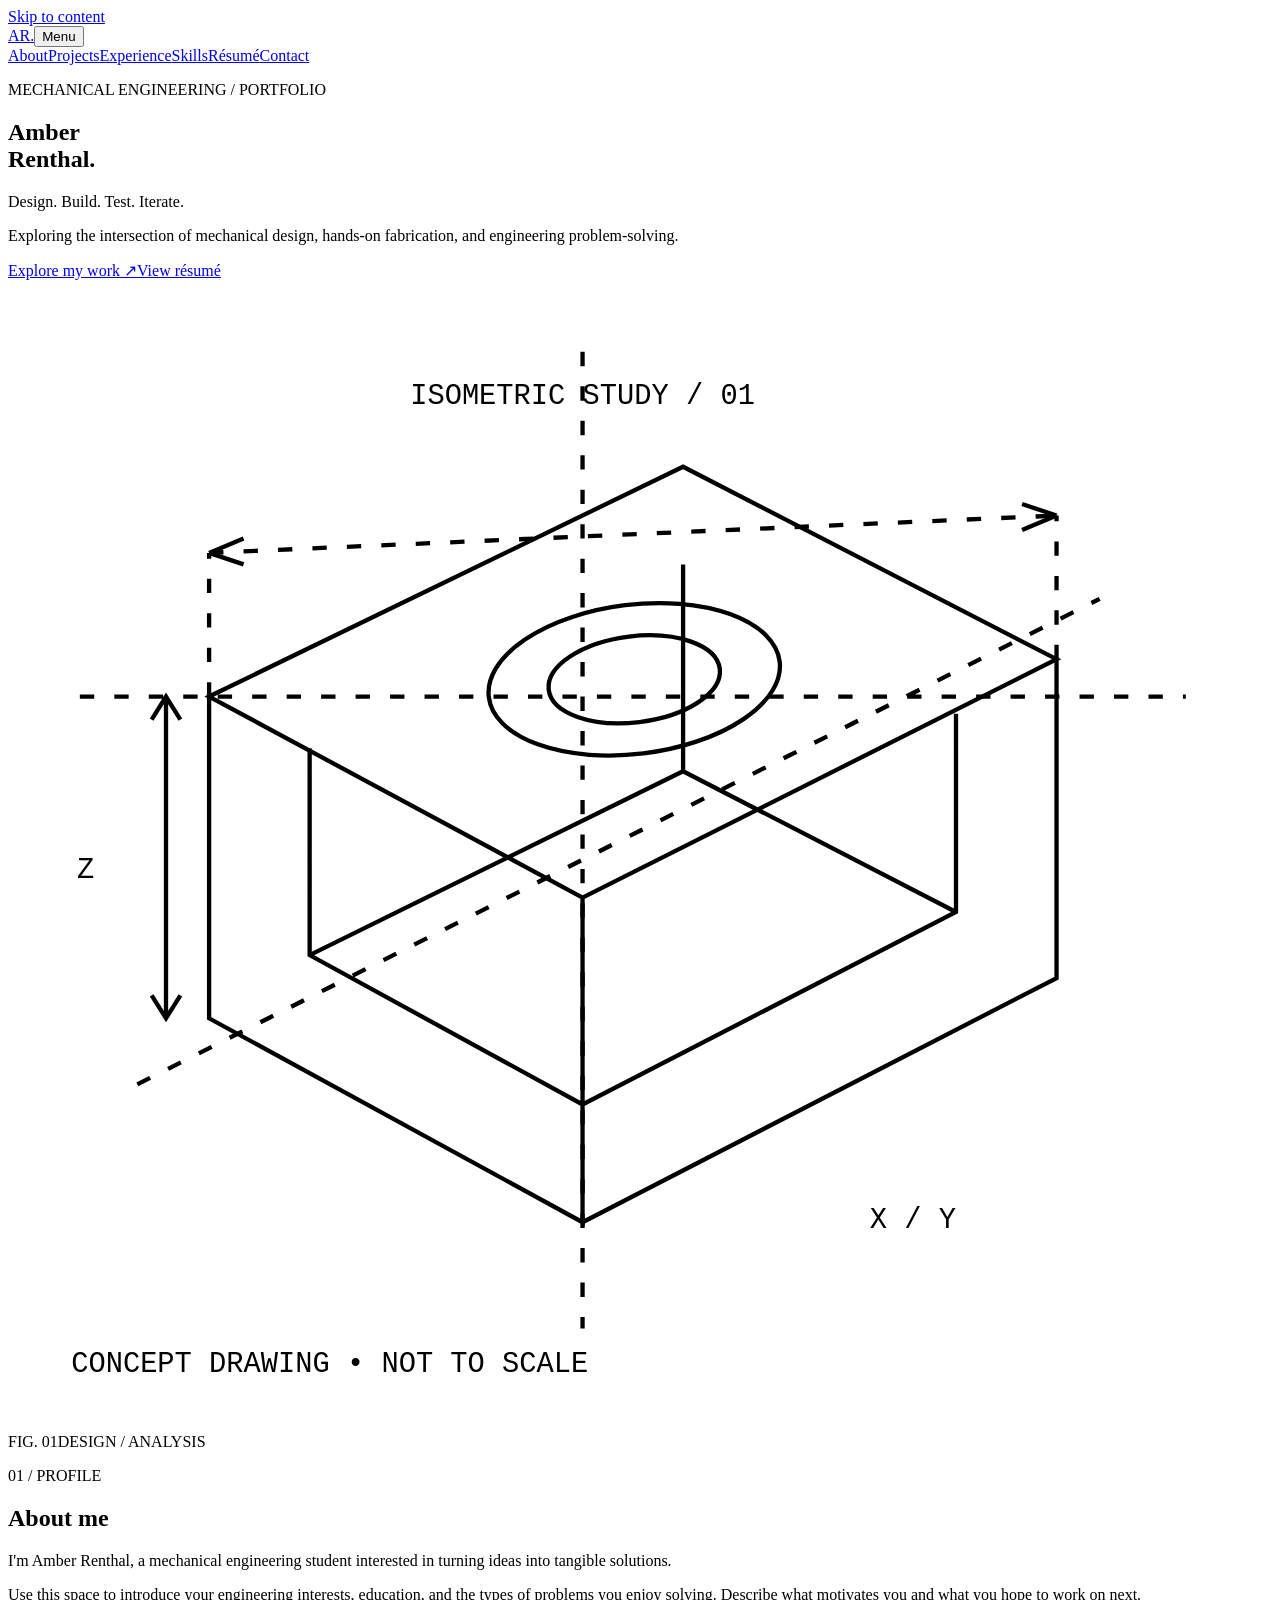
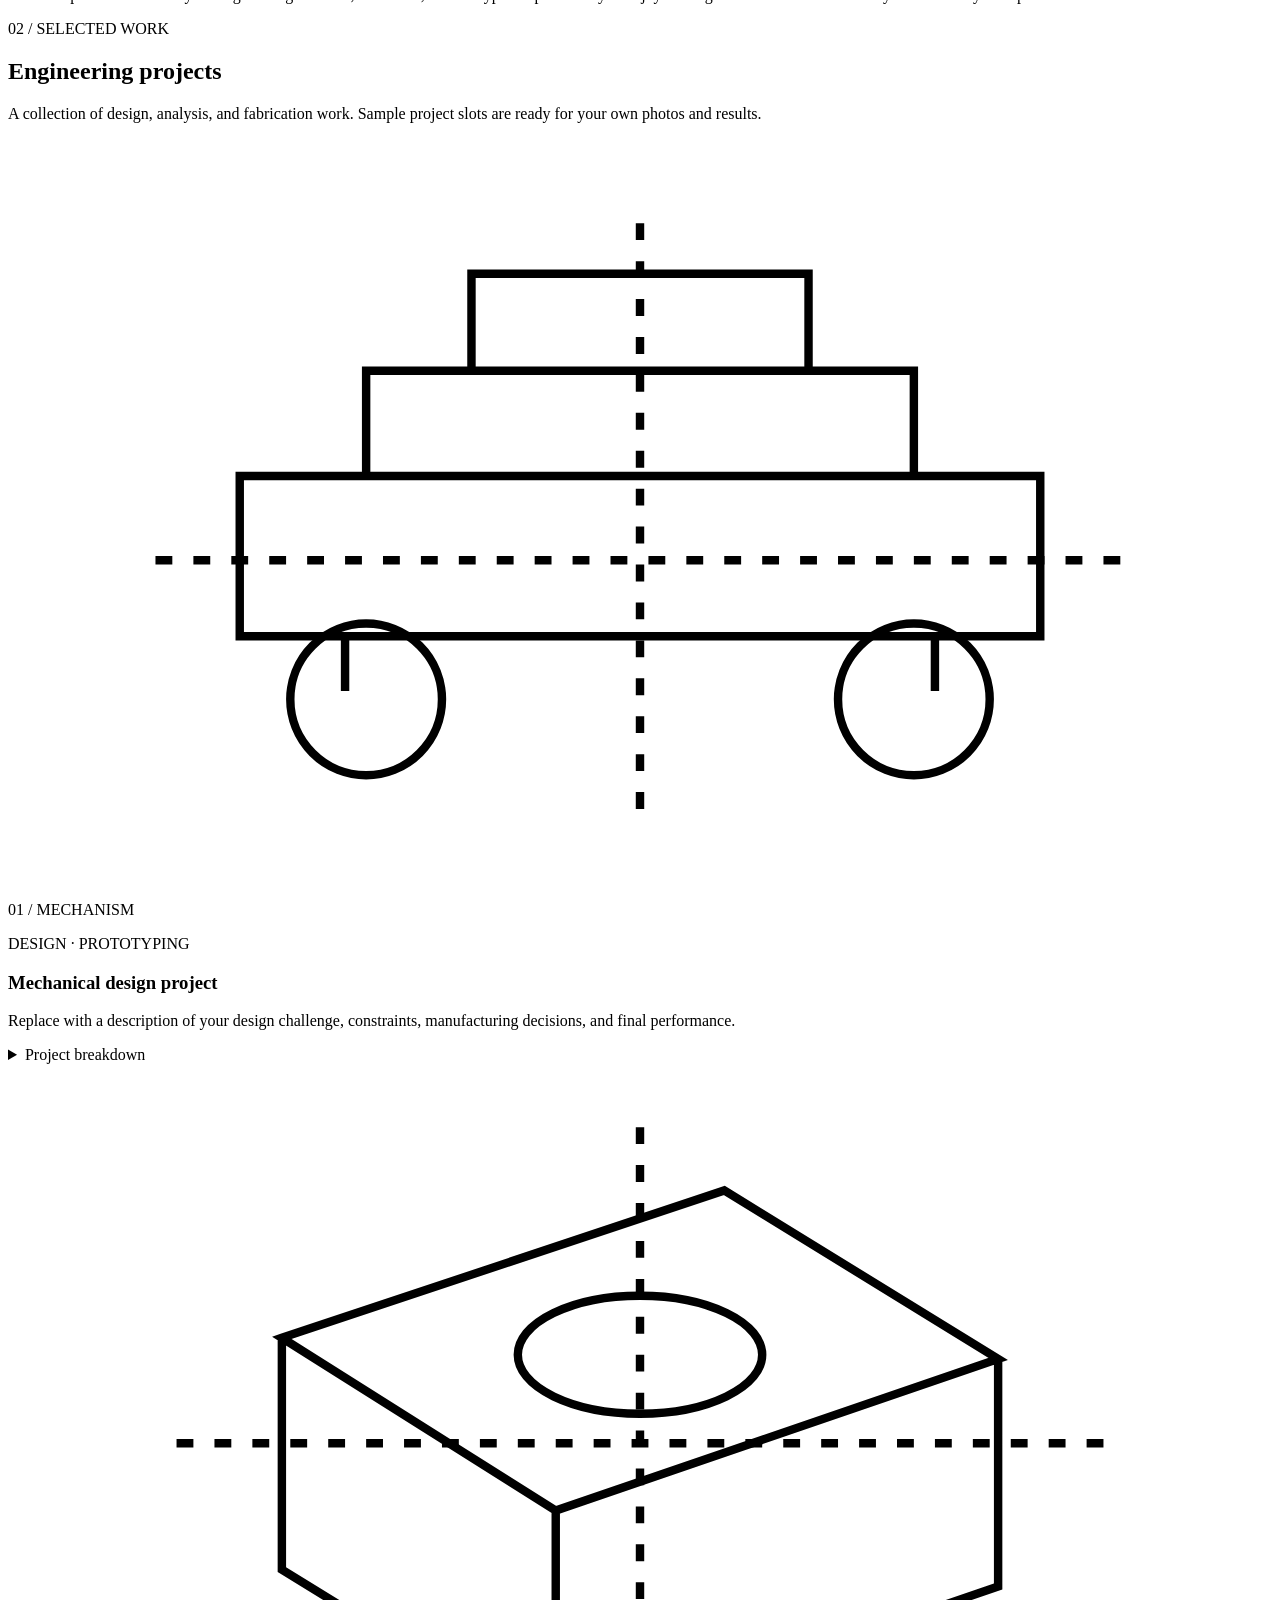
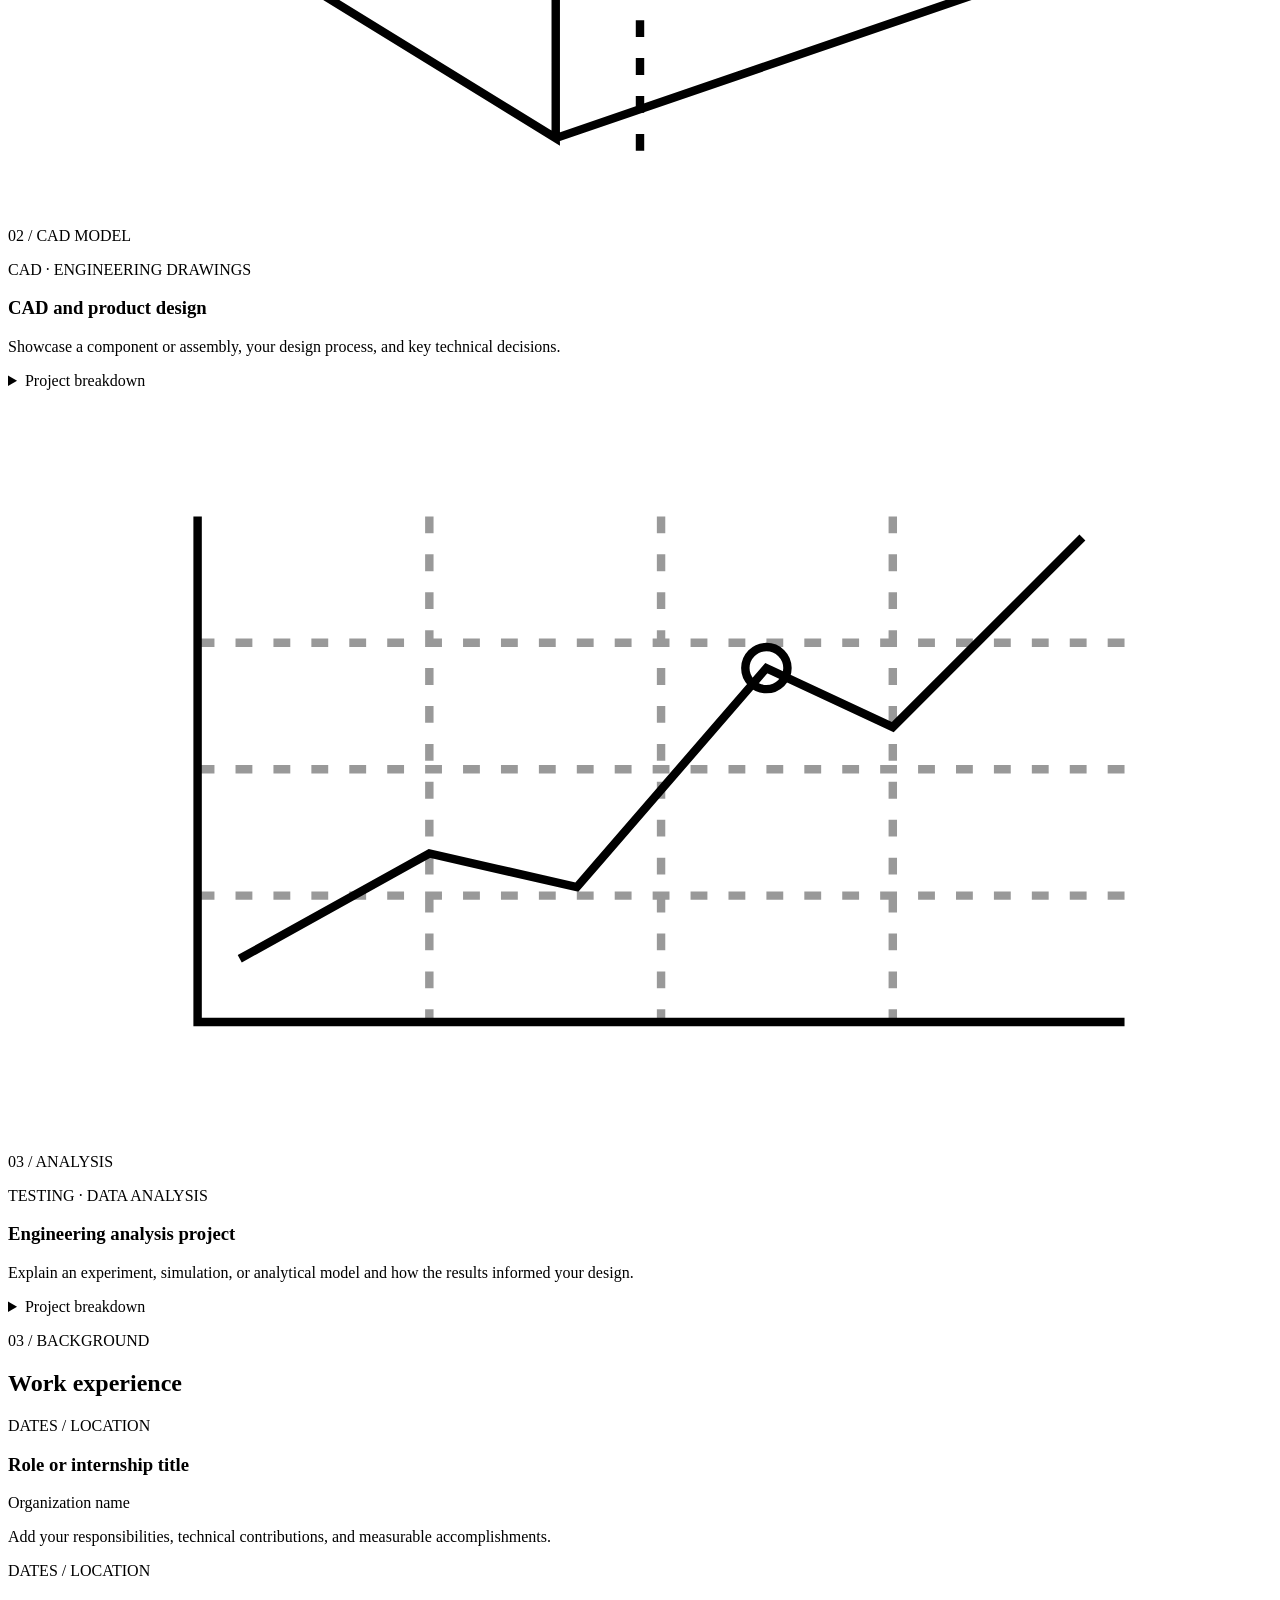
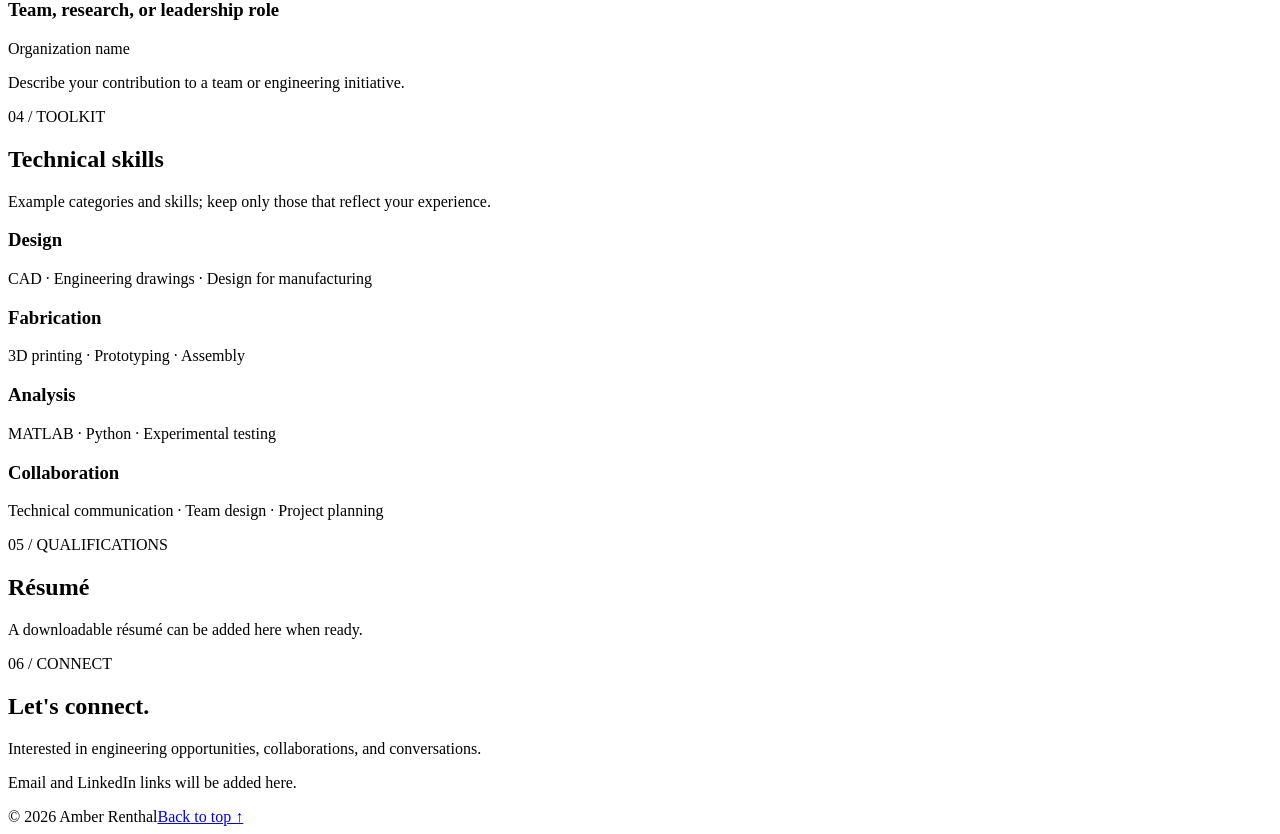
==== index.html @ bfa7afab "Add files via upload" ====
<!doctype html>
<html lang="en"><head><meta charset="utf-8"><meta name="viewport" content="width=device-width,initial-scale=1"><meta name="description" content="Amber Renthal | Mechanical engineering portfolio"><title>Amber Renthal | Mechanical Engineering</title><link rel="stylesheet" href="style.css"></head><body>
<a class="skip" href="#main">Skip to content</a><header><nav class="wrap" aria-label="Main navigation"><a class="brand" href="#home">AR<span>.</span></a><button id="menu" aria-expanded="false" aria-controls="links">Menu</button><div id="links"><a href="#about">About</a><a href="#projects">Projects</a><a href="#experience">Experience</a><a href="#skills">Skills</a><a href="#resume">Résumé</a><a href="#contact">Contact</a></div></nav></header>
<main id="main"><section id="home" class="hero wrap"><div><p class="eyebrow">MECHANICAL ENGINEERING / PORTFOLIO</p><h1>Amber<br>Renthal<span>.</span></h1><p class="lead">Design. Build. Test. Iterate.</p><p class="intro">Exploring the intersection of mechanical design, hands-on fabrication, and engineering problem-solving.</p><div class="actions"><a class="btn" href="#projects">Explore my work ↗</a><a class="btn secondary" href="#resume">View résumé</a></div></div><div class="drawing" aria-hidden="true"><svg viewBox="0 0 440 400" fill="none" xmlns="http://www.w3.org/2000/svg"><g stroke="currentColor" stroke-width="1.5"><path d="M70 145 235 65 365 132 200 215Z M70 145v112l130 71V215 M200 328l165-85V132 M105 163v72l95 52 130-67v-69 M105 235l130-64 95 49 M235 171V99"/><ellipse cx="218" cy="139" rx="51" ry="26" transform="rotate(-7 218 139)"/><ellipse cx="218" cy="139" rx="30" ry="15" transform="rotate(-7 218 139)"/><path stroke-dasharray="5 7" d="M25 145H410 M200 25V365 M45 280 380 111 M70 145 70 95 M365 132V82 M70 95 365 82"/><path d="m70 95 12-5m-12 5 12 4m283-17-12-4m12 4-12 5 M55 145v112m-5-104 5-8 5 8m-10 96 5 8 5-8"/></g><g fill="currentColor" font-size="10" font-family="monospace"><text x="140" y="43">ISOMETRIC STUDY / 01</text><text x="24" y="208">Z</text><text x="300" y="330">X / Y</text><text x="22" y="380">CONCEPT DRAWING • NOT TO SCALE</text></g></svg><div class="drawing-label"><span>FIG. 01</span><span>DESIGN / ANALYSIS</span></div></div></section>
<section id="about" class="section wrap"><p class="eyebrow">01 / PROFILE</p><h2>About me</h2><div class="split"><p class="large">I'm Amber Renthal, a mechanical engineering student interested in turning ideas into tangible solutions.</p><p>Use this space to introduce your engineering interests, education, and the types of problems you enjoy solving. Describe what motivates you and what you hope to work on next.</p></div></section>
<section id="projects" class="section wrap"><p class="eyebrow">02 / SELECTED WORK</p><h2>Engineering projects</h2><p class="muted">A collection of design, analysis, and fabrication work. Sample project slots are ready for your own photos and results.</p><div class="projects">
<article><div class="project-art"><svg viewBox="0 0 300 180" fill="none" stroke="currentColor" stroke-width="2"><path d="M55 118h190v-38H55z M85 80V55h130v25 M110 55V32h80v23 M80 118v13m140-13v13"/><circle cx="85" cy="133" r="18"/><circle cx="215" cy="133" r="18"/><path stroke-dasharray="4 5" d="M35 100h230M150 20v140"/></svg><span>01 / MECHANISM</span></div><div class="project-copy"><p class="tag">DESIGN · PROTOTYPING</p><h3>Mechanical design project</h3><p>Replace with a description of your design challenge, constraints, manufacturing decisions, and final performance.</p><details><summary>Project breakdown</summary><p><strong>Objective:</strong> Add the problem statement.</p><p><strong>Approach:</strong> Add your concept selection and fabrication process.</p><p><strong>Results:</strong> Add measured outcomes and lessons learned.</p></details></div></article>
<article><div class="project-art"><svg viewBox="0 0 300 180" fill="none" stroke="currentColor" stroke-width="2"><path d="M65 65 170 30l65 40-105 36z M65 65v55l65 40v-54m0 54 105-36V70"/><ellipse cx="150" cy="69" rx="29" ry="14"/><path stroke-dasharray="4 5" d="M150 15v150M40 90h220"/></svg><span>02 / CAD MODEL</span></div><div class="project-copy"><p class="tag">CAD · ENGINEERING DRAWINGS</p><h3>CAD and product design</h3><p>Showcase a component or assembly, your design process, and key technical decisions.</p><details><summary>Project breakdown</summary><p>Add CAD software, design requirements, drawings, and revisions.</p></details></div></article>
<article><div class="project-art"><svg viewBox="0 0 300 180" fill="none" stroke="currentColor" stroke-width="2"><path d="M45 30v120h220 M55 135l45-25 35 8 45-52 30 14 45-45"/><path opacity=".4" stroke-dasharray="4 5" d="M45 60h220M45 90h220M45 120h220M100 30v120M155 30v120M210 30v120"/><circle cx="180" cy="66" r="5"/></svg><span>03 / ANALYSIS</span></div><div class="project-copy"><p class="tag">TESTING · DATA ANALYSIS</p><h3>Engineering analysis project</h3><p>Explain an experiment, simulation, or analytical model and how the results informed your design.</p><details><summary>Project breakdown</summary><p>Add your methods, assumptions, results, and validation.</p></details></div></article></div></section>
<section id="experience" class="section wrap"><p class="eyebrow">03 / BACKGROUND</p><h2>Work experience</h2><div class="timeline"><div><p class="tag">DATES / LOCATION</p><h3>Role or internship title</h3><p class="muted">Organization name</p><p>Add your responsibilities, technical contributions, and measurable accomplishments.</p></div><div><p class="tag">DATES / LOCATION</p><h3>Team, research, or leadership role</h3><p class="muted">Organization name</p><p>Describe your contribution to a team or engineering initiative.</p></div></div></section>
<section id="skills" class="section wrap"><p class="eyebrow">04 / TOOLKIT</p><h2>Technical skills</h2><p class="muted">Example categories and skills; keep only those that reflect your experience.</p><div class="skillgrid"><div><h3>Design</h3><p>CAD · Engineering drawings · Design for manufacturing</p></div><div><h3>Fabrication</h3><p>3D printing · Prototyping · Assembly</p></div><div><h3>Analysis</h3><p>MATLAB · Python · Experimental testing</p></div><div><h3>Collaboration</h3><p>Technical communication · Team design · Project planning</p></div></div></section>
<section id="resume" class="section wrap"><p class="eyebrow">05 / QUALIFICATIONS</p><h2>Résumé</h2><p id="resume-note">A downloadable résumé can be added here when ready.</p><!-- Add resume.pdf beside index.html, then replace the paragraph above with: <a class="btn" href="resume.pdf">Download résumé (PDF)</a> --></section>
<section id="contact" class="section wrap"><p class="eyebrow">06 / CONNECT</p><h2>Let's connect<span>.</span></h2><p>Interested in engineering opportunities, collaborations, and conversations.</p><p class="muted">Email and LinkedIn links will be added here.</p><!-- Add your public email and LinkedIn links here. --></section></main><footer class="wrap"><span>© <span id="year">2026</span> Amber Renthal</span><a href="#home">Back to top ↑</a></footer><script src="script.js"></script></body></html>
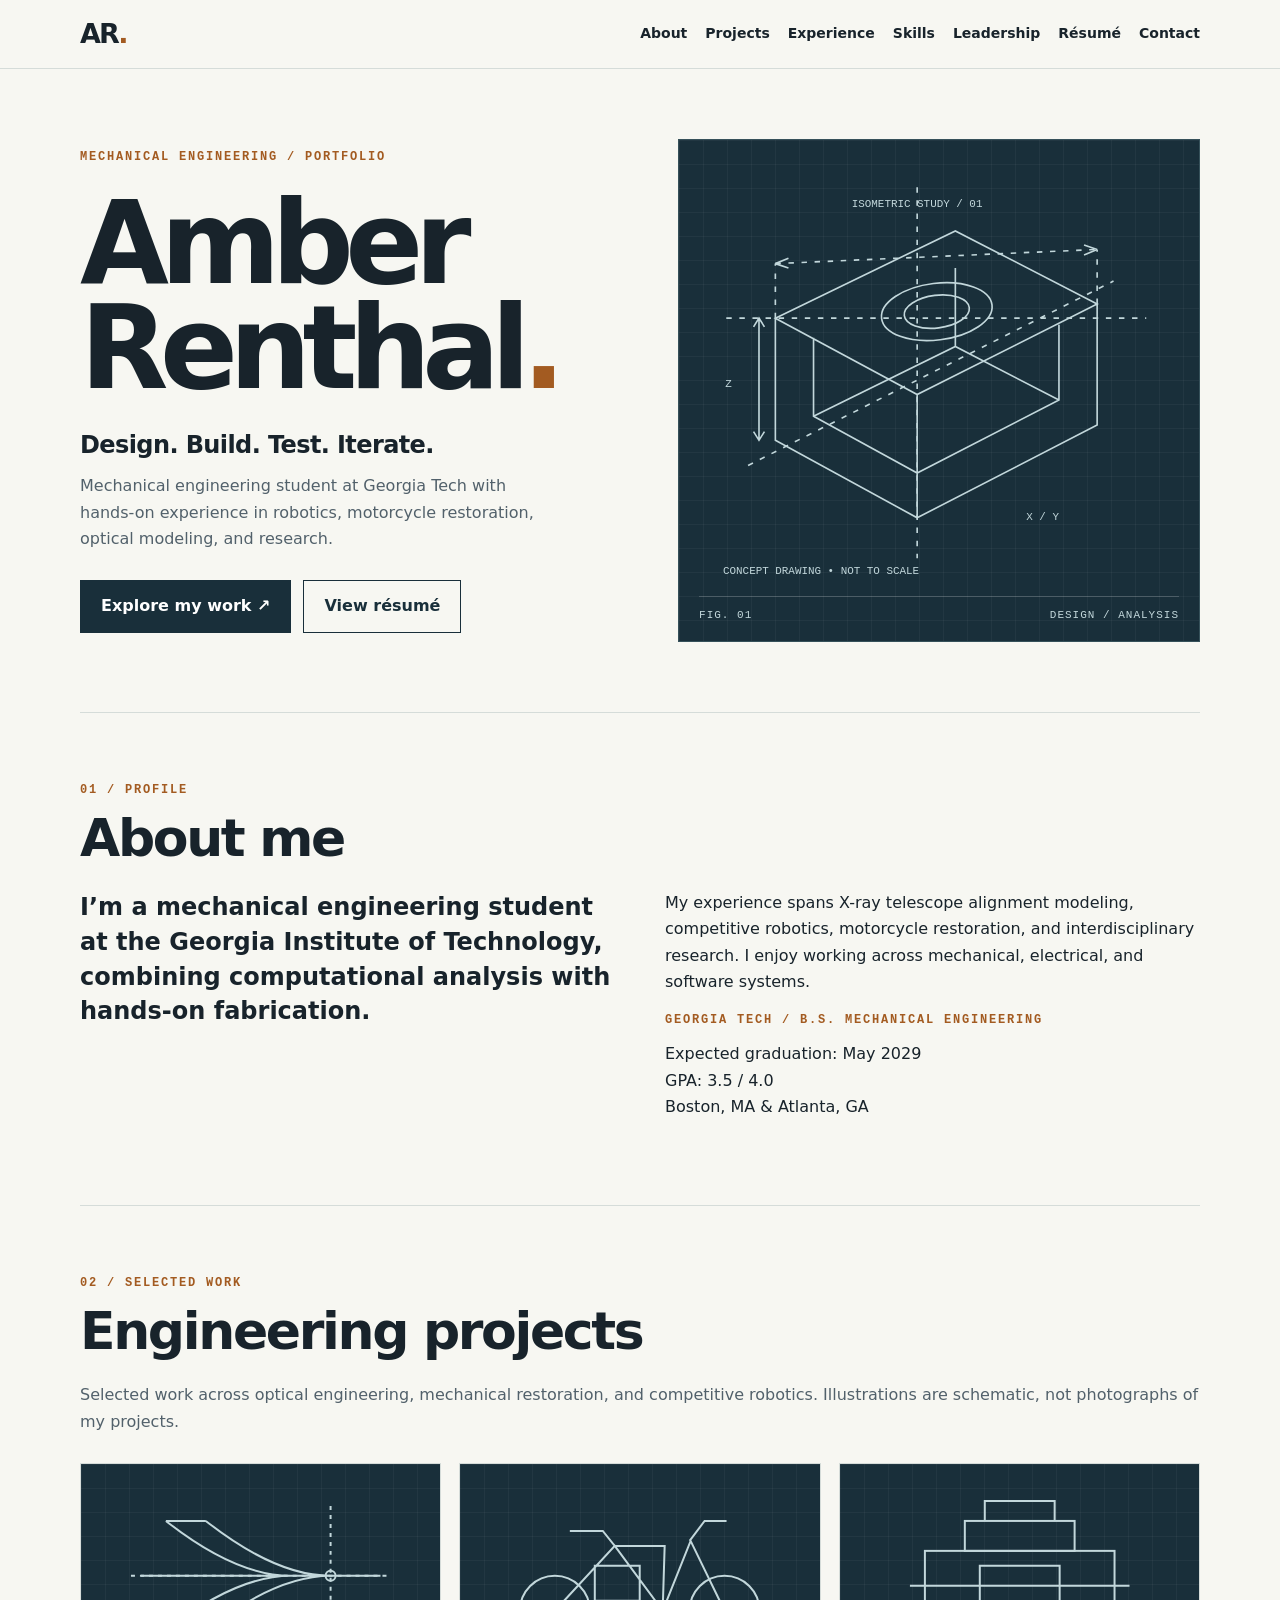
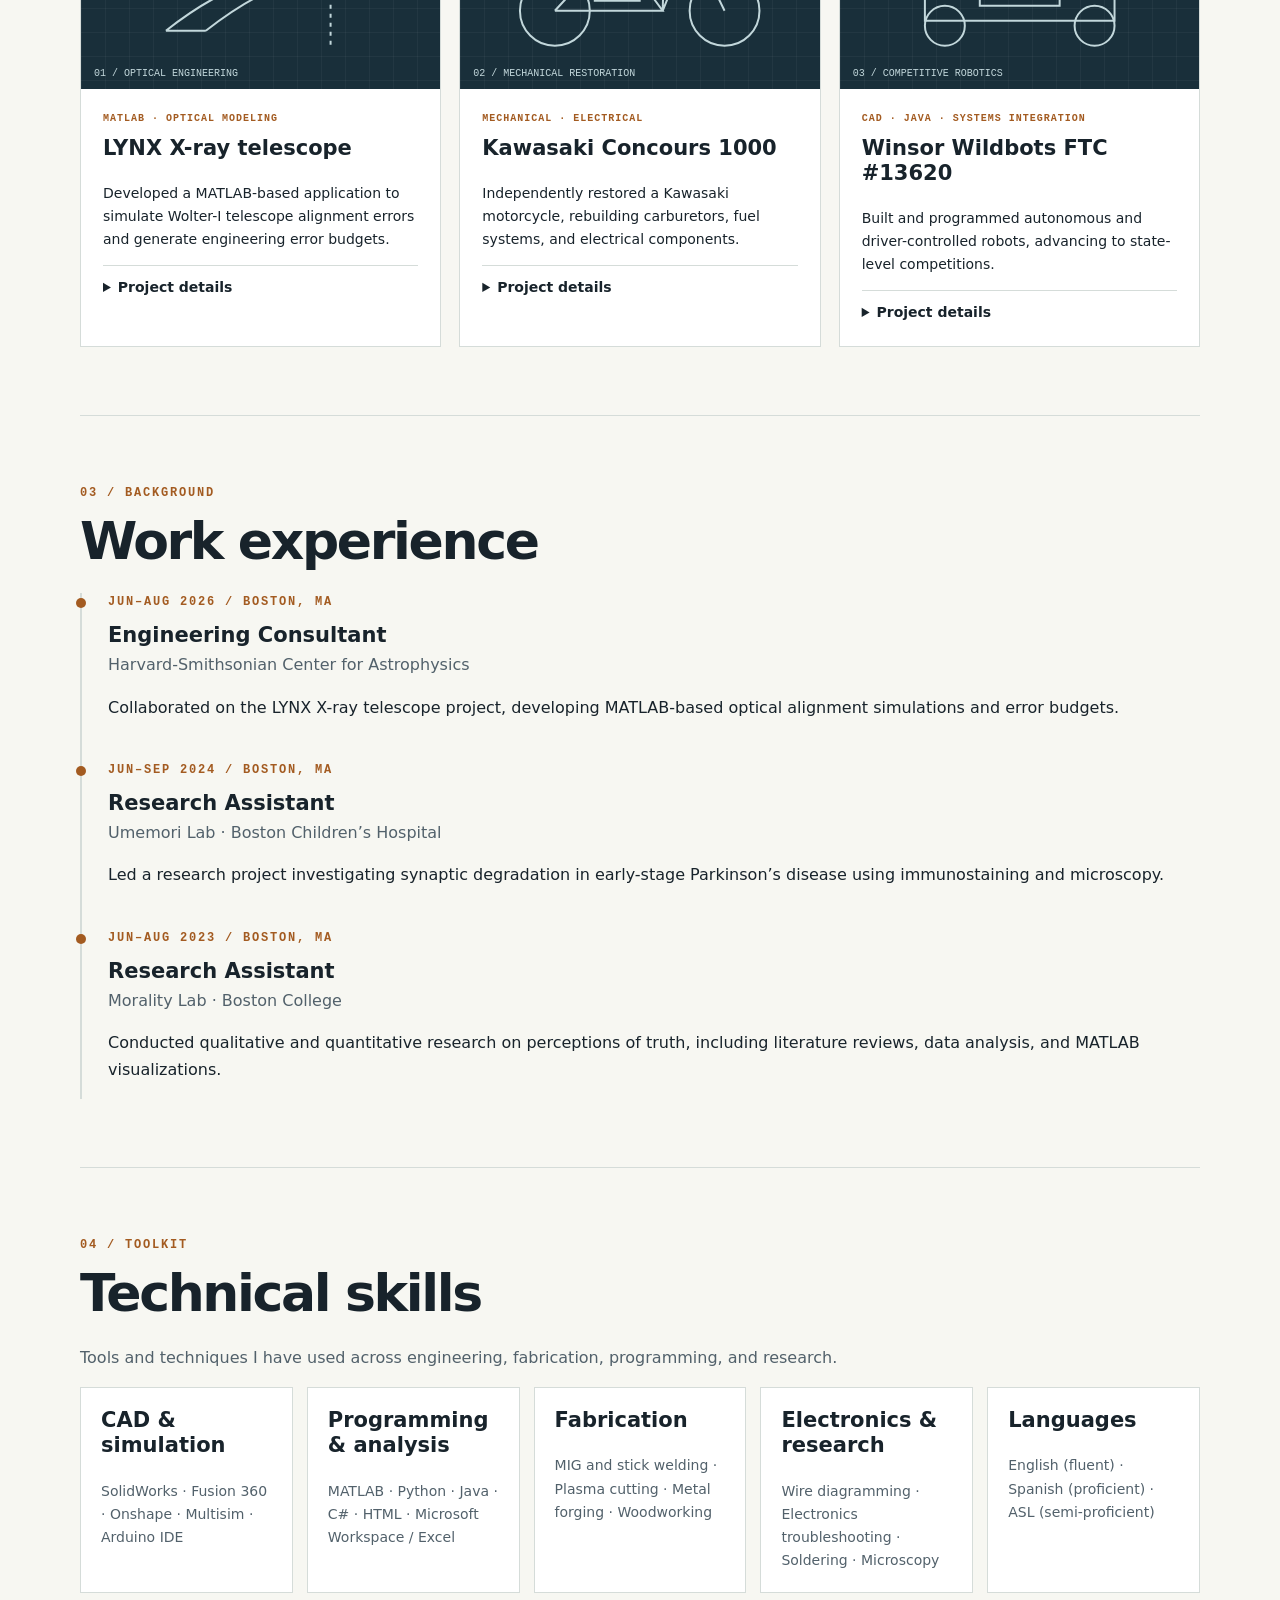
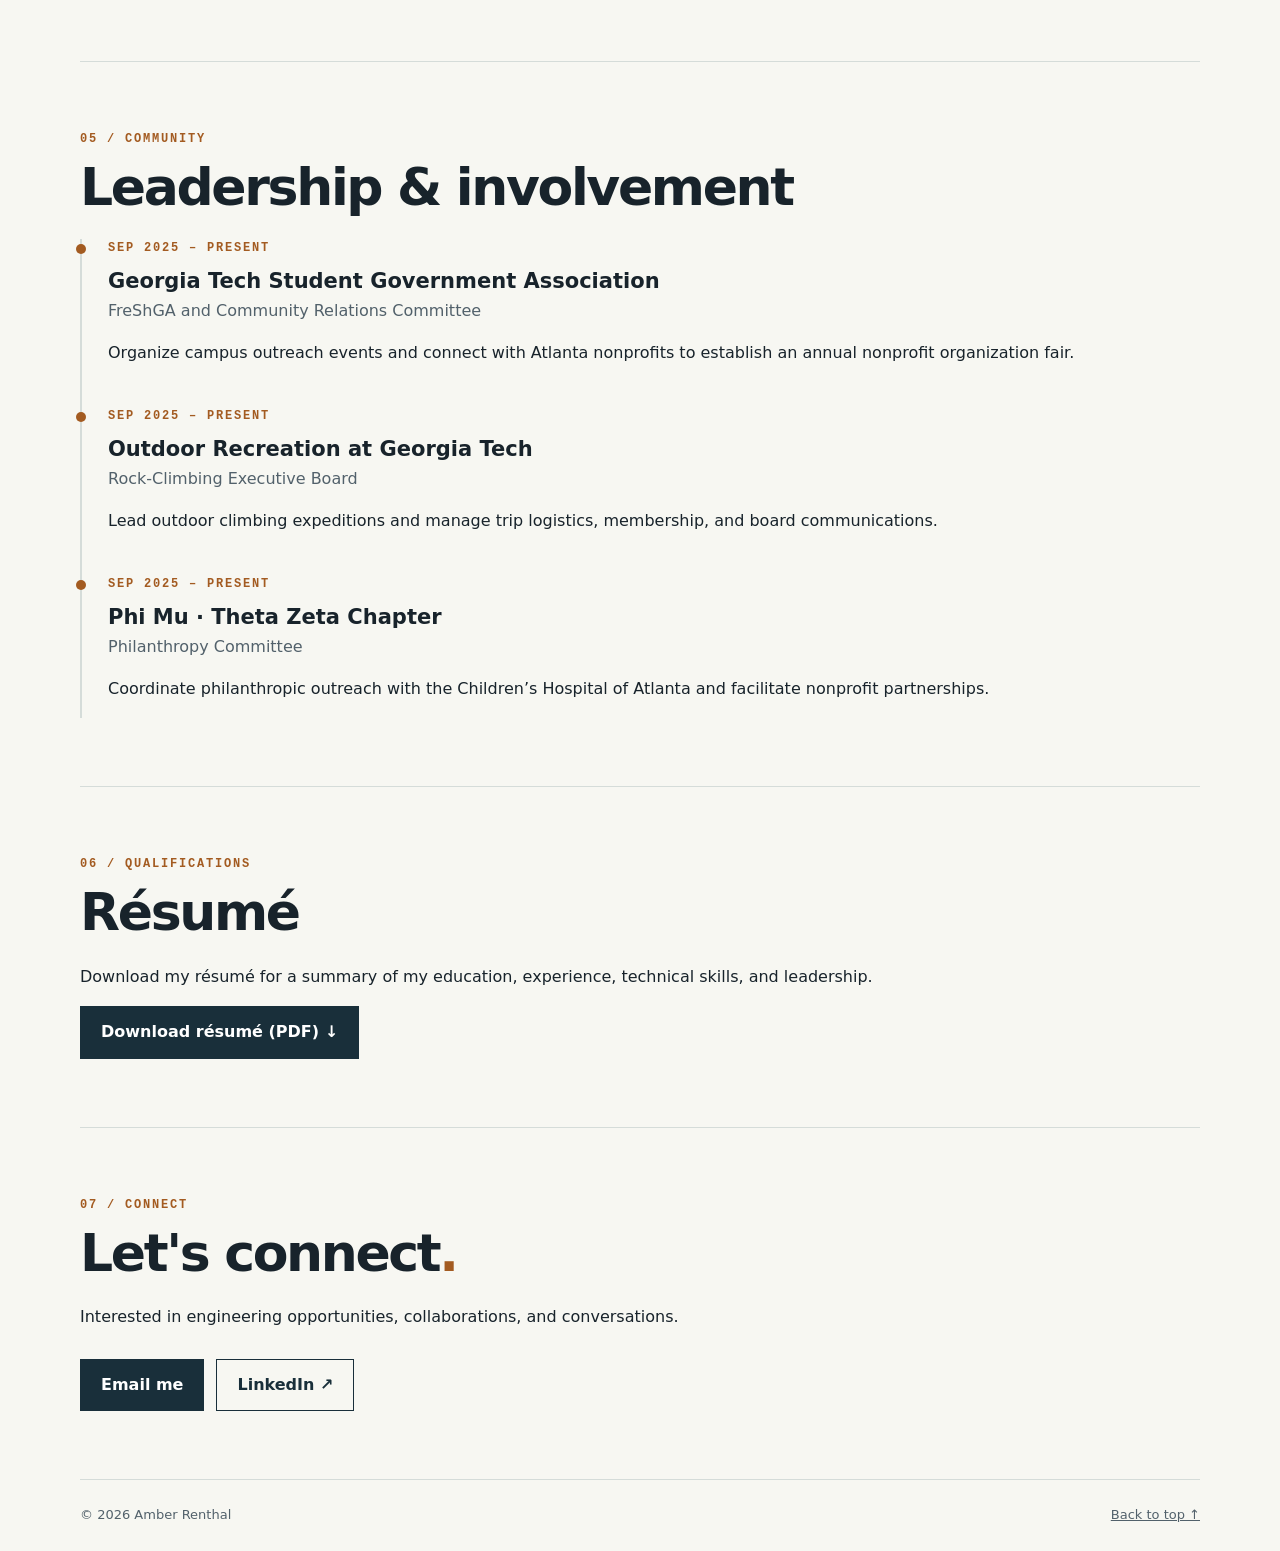
==== commit dfd9914b: "Add files via upload" ====
--- a/index.html
+++ b/index.html
@@ -1,13 +1,14 @@
-<!doctype html>
-<html lang="en"><head><meta charset="utf-8"><meta name="viewport" content="width=device-width,initial-scale=1"><meta name="description" content="Amber Renthal | Mechanical engineering portfolio"><title>Amber Renthal | Mechanical Engineering</title><link rel="stylesheet" href="style.css"></head><body>
-<a class="skip" href="#main">Skip to content</a><header><nav class="wrap" aria-label="Main navigation"><a class="brand" href="#home">AR<span>.</span></a><button id="menu" aria-expanded="false" aria-controls="links">Menu</button><div id="links"><a href="#about">About</a><a href="#projects">Projects</a><a href="#experience">Experience</a><a href="#skills">Skills</a><a href="#resume">Résumé</a><a href="#contact">Contact</a></div></nav></header>
-<main id="main"><section id="home" class="hero wrap"><div><p class="eyebrow">MECHANICAL ENGINEERING / PORTFOLIO</p><h1>Amber<br>Renthal<span>.</span></h1><p class="lead">Design. Build. Test. Iterate.</p><p class="intro">Exploring the intersection of mechanical design, hands-on fabrication, and engineering problem-solving.</p><div class="actions"><a class="btn" href="#projects">Explore my work ↗</a><a class="btn secondary" href="#resume">View résumé</a></div></div><div class="drawing" aria-hidden="true"><svg viewBox="0 0 440 400" fill="none" xmlns="http://www.w3.org/2000/svg"><g stroke="currentColor" stroke-width="1.5"><path d="M70 145 235 65 365 132 200 215Z M70 145v112l130 71V215 M200 328l165-85V132 M105 163v72l95 52 130-67v-69 M105 235l130-64 95 49 M235 171V99"/><ellipse cx="218" cy="139" rx="51" ry="26" transform="rotate(-7 218 139)"/><ellipse cx="218" cy="139" rx="30" ry="15" transform="rotate(-7 218 139)"/><path stroke-dasharray="5 7" d="M25 145H410 M200 25V365 M45 280 380 111 M70 145 70 95 M365 132V82 M70 95 365 82"/><path d="m70 95 12-5m-12 5 12 4m283-17-12-4m12 4-12 5 M55 145v112m-5-104 5-8 5 8m-10 96 5 8 5-8"/></g><g fill="currentColor" font-size="10" font-family="monospace"><text x="140" y="43">ISOMETRIC STUDY / 01</text><text x="24" y="208">Z</text><text x="300" y="330">X / Y</text><text x="22" y="380">CONCEPT DRAWING • NOT TO SCALE</text></g></svg><div class="drawing-label"><span>FIG. 01</span><span>DESIGN / ANALYSIS</span></div></div></section>
-<section id="about" class="section wrap"><p class="eyebrow">01 / PROFILE</p><h2>About me</h2><div class="split"><p class="large">I'm Amber Renthal, a mechanical engineering student interested in turning ideas into tangible solutions.</p><p>Use this space to introduce your engineering interests, education, and the types of problems you enjoy solving. Describe what motivates you and what you hope to work on next.</p></div></section>
-<section id="projects" class="section wrap"><p class="eyebrow">02 / SELECTED WORK</p><h2>Engineering projects</h2><p class="muted">A collection of design, analysis, and fabrication work. Sample project slots are ready for your own photos and results.</p><div class="projects">
-<article><div class="project-art"><svg viewBox="0 0 300 180" fill="none" stroke="currentColor" stroke-width="2"><path d="M55 118h190v-38H55z M85 80V55h130v25 M110 55V32h80v23 M80 118v13m140-13v13"/><circle cx="85" cy="133" r="18"/><circle cx="215" cy="133" r="18"/><path stroke-dasharray="4 5" d="M35 100h230M150 20v140"/></svg><span>01 / MECHANISM</span></div><div class="project-copy"><p class="tag">DESIGN · PROTOTYPING</p><h3>Mechanical design project</h3><p>Replace with a description of your design challenge, constraints, manufacturing decisions, and final performance.</p><details><summary>Project breakdown</summary><p><strong>Objective:</strong> Add the problem statement.</p><p><strong>Approach:</strong> Add your concept selection and fabrication process.</p><p><strong>Results:</strong> Add measured outcomes and lessons learned.</p></details></div></article>
-<article><div class="project-art"><svg viewBox="0 0 300 180" fill="none" stroke="currentColor" stroke-width="2"><path d="M65 65 170 30l65 40-105 36z M65 65v55l65 40v-54m0 54 105-36V70"/><ellipse cx="150" cy="69" rx="29" ry="14"/><path stroke-dasharray="4 5" d="M150 15v150M40 90h220"/></svg><span>02 / CAD MODEL</span></div><div class="project-copy"><p class="tag">CAD · ENGINEERING DRAWINGS</p><h3>CAD and product design</h3><p>Showcase a component or assembly, your design process, and key technical decisions.</p><details><summary>Project breakdown</summary><p>Add CAD software, design requirements, drawings, and revisions.</p></details></div></article>
-<article><div class="project-art"><svg viewBox="0 0 300 180" fill="none" stroke="currentColor" stroke-width="2"><path d="M45 30v120h220 M55 135l45-25 35 8 45-52 30 14 45-45"/><path opacity=".4" stroke-dasharray="4 5" d="M45 60h220M45 90h220M45 120h220M100 30v120M155 30v120M210 30v120"/><circle cx="180" cy="66" r="5"/></svg><span>03 / ANALYSIS</span></div><div class="project-copy"><p class="tag">TESTING · DATA ANALYSIS</p><h3>Engineering analysis project</h3><p>Explain an experiment, simulation, or analytical model and how the results informed your design.</p><details><summary>Project breakdown</summary><p>Add your methods, assumptions, results, and validation.</p></details></div></article></div></section>
-<section id="experience" class="section wrap"><p class="eyebrow">03 / BACKGROUND</p><h2>Work experience</h2><div class="timeline"><div><p class="tag">DATES / LOCATION</p><h3>Role or internship title</h3><p class="muted">Organization name</p><p>Add your responsibilities, technical contributions, and measurable accomplishments.</p></div><div><p class="tag">DATES / LOCATION</p><h3>Team, research, or leadership role</h3><p class="muted">Organization name</p><p>Describe your contribution to a team or engineering initiative.</p></div></div></section>
-<section id="skills" class="section wrap"><p class="eyebrow">04 / TOOLKIT</p><h2>Technical skills</h2><p class="muted">Example categories and skills; keep only those that reflect your experience.</p><div class="skillgrid"><div><h3>Design</h3><p>CAD · Engineering drawings · Design for manufacturing</p></div><div><h3>Fabrication</h3><p>3D printing · Prototyping · Assembly</p></div><div><h3>Analysis</h3><p>MATLAB · Python · Experimental testing</p></div><div><h3>Collaboration</h3><p>Technical communication · Team design · Project planning</p></div></div></section>
-<section id="resume" class="section wrap"><p class="eyebrow">05 / QUALIFICATIONS</p><h2>Résumé</h2><p id="resume-note">A downloadable résumé can be added here when ready.</p><!-- Add resume.pdf beside index.html, then replace the paragraph above with: <a class="btn" href="resume.pdf">Download résumé (PDF)</a> --></section>
-<section id="contact" class="section wrap"><p class="eyebrow">06 / CONNECT</p><h2>Let's connect<span>.</span></h2><p>Interested in engineering opportunities, collaborations, and conversations.</p><p class="muted">Email and LinkedIn links will be added here.</p><!-- Add your public email and LinkedIn links here. --></section></main><footer class="wrap"><span>© <span id="year">2026</span> Amber Renthal</span><a href="#home">Back to top ↑</a></footer><script src="script.js"></script></body></html>
+<!DOCTYPE html>
+
+<html lang="en"><head><meta charset="utf-8"/><meta content="width=device-width,initial-scale=1" name="viewport"/><meta content="Amber Renthal, Georgia Tech mechanical engineering student. Optical modeling, robotics, fabrication, and research." name="description"/><title>Amber Renthal | Mechanical Engineering</title><link href="style.css" rel="stylesheet"/></head><body>
+<a class="skip" href="#main">Skip to content</a><header><nav aria-label="Main navigation" class="wrap"><a class="brand" href="#home">AR<span>.</span></a><button aria-controls="links" aria-expanded="false" id="menu">Menu</button><div id="links"><a href="#about">About</a><a href="#projects">Projects</a><a href="#experience">Experience</a><a href="#skills">Skills</a><a href="#leadership">Leadership</a><a href="#resume">Résumé</a><a href="#contact">Contact</a></div></nav></header>
+<main id="main"><section class="hero wrap" id="home"><div><p class="eyebrow">MECHANICAL ENGINEERING / PORTFOLIO</p><h1>Amber<br/>Renthal<span>.</span></h1><p class="lead">Design. Build. Test. Iterate.</p><p class="intro">Mechanical engineering student at Georgia Tech with hands-on experience in robotics, motorcycle restoration, optical modeling, and research.</p><div class="actions"><a class="btn" href="#projects">Explore my work ↗</a><a class="btn secondary" href="#resume">View résumé</a></div></div><div aria-hidden="true" class="drawing"><svg fill="none" viewbox="0 0 440 400" xmlns="http://www.w3.org/2000/svg"><g stroke="currentColor" stroke-width="1.5"><path d="M70 145 235 65 365 132 200 215Z M70 145v112l130 71V215 M200 328l165-85V132 M105 163v72l95 52 130-67v-69 M105 235l130-64 95 49 M235 171V99"></path><ellipse cx="218" cy="139" rx="51" ry="26" transform="rotate(-7 218 139)"></ellipse><ellipse cx="218" cy="139" rx="30" ry="15" transform="rotate(-7 218 139)"></ellipse><path d="M25 145H410 M200 25V365 M45 280 380 111 M70 145 70 95 M365 132V82 M70 95 365 82" stroke-dasharray="5 7"></path><path d="m70 95 12-5m-12 5 12 4m283-17-12-4m12 4-12 5 M55 145v112m-5-104 5-8 5 8m-10 96 5 8 5-8"></path></g><g fill="currentColor" font-family="monospace" font-size="10"><text x="140" y="43">ISOMETRIC STUDY / 01</text><text x="24" y="208">Z</text><text x="300" y="330">X / Y</text><text x="22" y="380">CONCEPT DRAWING • NOT TO SCALE</text></g></svg><div class="drawing-label"><span>FIG. 01</span><span>DESIGN / ANALYSIS</span></div></div></section>
+<section class="section wrap" id="about"><p class="eyebrow">01 / PROFILE</p><h2>About me</h2><div class="split"><p class="large">I’m a mechanical engineering student at the Georgia Institute of Technology, combining computational analysis with hands-on fabrication.</p><div><p>My experience spans X-ray telescope alignment modeling, competitive robotics, motorcycle restoration, and interdisciplinary research. I enjoy working across mechanical, electrical, and software systems.</p><p class="tag">GEORGIA TECH / B.S. MECHANICAL ENGINEERING</p><p>Expected graduation: May 2029<br/>GPA: 3.5 / 4.0<br/>Boston, MA &amp; Atlanta, GA</p></div></div></section>
+<section class="section wrap" id="projects"><p class="eyebrow">02 / SELECTED WORK</p><h2>Engineering projects</h2><p class="muted">Selected work across optical engineering, mechanical restoration, and competitive robotics. Illustrations are schematic, not photographs of my projects.</p><div class="projects">
+<article><div aria-hidden="true" class="project-art"><svg fill="none" stroke="currentColor" stroke-width="2" viewbox="0 0 300 180"><path d="M30 90h240 M55 35q70 55 125 55 M55 145q70-55 125-55 M95 35q70 55 125 55 M95 145q70-55 125-55 M55 35h40 M55 145h40"></path><path d="M20 90h260 M220 20v140" stroke-dasharray="4 5"></path><circle cx="220" cy="90" r="5"></circle></svg><span>01 / OPTICAL ENGINEERING</span></div><div class="project-copy"><p class="tag">MATLAB · OPTICAL MODELING</p><h3>LYNX X-ray telescope</h3><p>Developed a MATLAB-based application to simulate Wolter-I telescope alignment errors and generate engineering error budgets.</p><details><summary>Project details</summary><p class="muted">June–August 2026 · Engineering Consultant</p><p>Collaborated with Dr. Peter Cheimets at the Harvard-Smithsonian Center for Astrophysics. Integrated optical modeling software with MATLAB to support engineering design.</p></details></div></article>
+<article><div aria-hidden="true" class="project-art"><svg fill="none" stroke="currentColor" stroke-width="2" viewbox="0 0 300 180"><circle cx="65" cy="125" r="35"></circle><circle cx="235" cy="125" r="35"></circle><path d="M65 125l60-65 48 65H65m108 0 28-70 34 70M125 60h50l-2 65m-48-65-12-15H80m120 10 15-20h22 M105 80h45v35h-45z"></path></svg><span>02 / MECHANICAL RESTORATION</span></div><div class="project-copy"><p class="tag">MECHANICAL · ELECTRICAL</p><h3>Kawasaki Concours 1000</h3><p>Independently restored a Kawasaki motorcycle, rebuilding carburetors, fuel systems, and electrical components.</p><details><summary>Project details</summary><p class="muted">May–June 2025 · Project Lead</p><p>Worked across mechanical and electrical systems during the restoration.</p></details></div></article>
+<article><div aria-hidden="true" class="project-art"><svg fill="none" stroke="currentColor" stroke-width="2" viewbox="0 0 300 180"><rect height="70" width="190" x="55" y="65"></rect><rect height="30" width="110" x="95" y="35"></rect><path d="M115 35V15h70v20M110 80h80v40h-80z M40 100h220"></path><circle cx="75" cy="140" r="20"></circle><circle cx="225" cy="140" r="20"></circle></svg><span>03 / COMPETITIVE ROBOTICS</span></div><div class="project-copy"><p class="tag">CAD · JAVA · SYSTEMS INTEGRATION</p><h3>Winsor Wildbots FTC #13620</h3><p>Built and programmed autonomous and driver-controlled robots, advancing to state-level competitions.</p><details><summary>Project details</summary><p class="muted">September 2021–June 2025 · Head of Club</p><p>Taught younger members CAD, Java programming, machining, wiring, and systems integration.</p></details></div></article></div></section>
+<section class="section wrap" id="experience"><p class="eyebrow">03 / BACKGROUND</p><h2>Work experience</h2><div class="timeline"><div><p class="tag">JUN–AUG 2026 / BOSTON, MA</p><h3>Engineering Consultant</h3><p class="muted">Harvard-Smithsonian Center for Astrophysics</p><p>Collaborated on the LYNX X-ray telescope project, developing MATLAB-based optical alignment simulations and error budgets.</p></div><div><p class="tag">JUN–SEP 2024 / BOSTON, MA</p><h3>Research Assistant</h3><p class="muted">Umemori Lab · Boston Children’s Hospital</p><p>Led a research project investigating synaptic degradation in early-stage Parkinson’s disease using immunostaining and microscopy.</p></div><div><p class="tag">JUN–AUG 2023 / BOSTON, MA</p><h3>Research Assistant</h3><p class="muted">Morality Lab · Boston College</p><p>Conducted qualitative and quantitative research on perceptions of truth, including literature reviews, data analysis, and MATLAB visualizations.</p></div></div></section>
+<section class="section wrap" id="skills"><p class="eyebrow">04 / TOOLKIT</p><h2>Technical skills</h2><p class="muted">Tools and techniques I have used across engineering, fabrication, programming, and research.</p><div class="skillgrid"><div><h3>CAD &amp; simulation</h3><p>SolidWorks · Fusion 360 · Onshape · Multisim · Arduino IDE</p></div><div><h3>Programming &amp; analysis</h3><p>MATLAB · Python · Java · C# · HTML · Microsoft Workspace / Excel</p></div><div><h3>Fabrication</h3><p>MIG and stick welding · Plasma cutting · Metal forging · Woodworking</p></div><div><h3>Electronics &amp; research</h3><p>Wire diagramming · Electronics troubleshooting · Soldering · Microscopy</p></div><div><h3>Languages</h3><p>English (fluent) · Spanish (proficient) · ASL (semi-proficient)</p></div></div></section>
+<section class="section wrap" id="leadership"><p class="eyebrow">05 / COMMUNITY</p><h2>Leadership &amp; involvement</h2><div class="timeline"><div><p class="tag">SEP 2025 – PRESENT</p><h3>Georgia Tech Student Government Association</h3><p class="muted">FreShGA and Community Relations Committee</p><p>Organize campus outreach events and connect with Atlanta nonprofits to establish an annual nonprofit organization fair.</p></div><div><p class="tag">SEP 2025 – PRESENT</p><h3>Outdoor Recreation at Georgia Tech</h3><p class="muted">Rock-Climbing Executive Board</p><p>Lead outdoor climbing expeditions and manage trip logistics, membership, and board communications.</p></div><div><p class="tag">SEP 2025 – PRESENT</p><h3>Phi Mu · Theta Zeta Chapter</h3><p class="muted">Philanthropy Committee</p><p>Coordinate philanthropic outreach with the Children’s Hospital of Atlanta and facilitate nonprofit partnerships.</p></div></div></section><section class="section wrap" id="resume"><p class="eyebrow">06 / QUALIFICATIONS</p><h2>Résumé</h2><div id="resume-note"><p>Download my résumé for a summary of my education, experience, technical skills, and leadership.</p><a class="btn" download="" href="resume.pdf">Download résumé (PDF) ↓</a></div></section>
+<section class="section wrap" id="contact"><p class="eyebrow">07 / CONNECT</p><h2>Let's connect<span>.</span></h2><p>Interested in engineering opportunities, collaborations, and conversations.</p><div class="muted"><div class="actions"><a class="btn" href="mailto:arenthal3@gatech.edu">Email me</a><a class="btn secondary" href="https://www.linkedin.com/in/amberrenthal/">LinkedIn ↗</a></div></div></section></main><footer class="wrap"><span>© <span id="year">2026</span> Amber Renthal</span><a href="#home">Back to top ↑</a></footer><script src="script.js"></script></body></html>
--- a/style.css
+++ b/style.css
@@ -0,0 +1,3 @@
+:root{--ink:#18232b;--muted:#52616b;--paper:#f7f7f2;--accent:#a35b21;--line:#d5dcd9;--dark:#192f3a}*{box-sizing:border-box}html{scroll-behavior:smooth;scroll-padding-top:90px}body{margin:0;background:var(--paper);color:var(--ink);font:16px/1.65 system-ui,-apple-system,sans-serif}a{color:inherit}a:focus-visible,button:focus-visible,summary:focus-visible{outline:3px solid var(--accent);outline-offset:5px}.wrap{width:min(1120px,calc(100% - 48px));margin:auto}header{position:sticky;top:0;background:var(--paper);border-bottom:1px solid var(--line);z-index:5}nav{display:flex;align-items:center;justify-content:space-between;min-height:68px}.brand{font-size:27px;font-weight:850;text-decoration:none;letter-spacing:-2px}.brand span,h1 span,h2 span{color:var(--accent)}#links{display:flex;gap:25px}#links a{text-decoration:none;font-size:14px;font-weight:600}#links a:hover{color:var(--accent)}#menu{display:none}.hero{min-height:590px;display:grid;grid-template-columns:1.05fr 1fr;gap:50px;align-items:center;padding-block:70px}.eyebrow,.tag{font:600 12px/1.5 ui-monospace,Consolas,monospace;letter-spacing:1.8px;color:var(--accent)}h1,h2,h3,p{margin-top:0}h1{font-size:clamp(60px,9vw,115px);line-height:.91;letter-spacing:-.075em;margin:25px 0}h2{font-size:clamp(32px,5vw,52px);line-height:1.05;letter-spacing:-.045em;margin-bottom:24px}h3{font-size:21px;line-height:1.2}.lead{font-size:24px;font-weight:650;letter-spacing:-.6px;margin-bottom:8px}.intro,.muted{color:var(--muted)}.intro{max-width:460px}.actions{display:flex;flex-wrap:wrap;gap:12px;margin-top:28px}.btn{display:inline-block;background:var(--dark);color:white;padding:12px 20px;text-decoration:none;font-weight:650;border:1px solid var(--dark)}.secondary{background:transparent;color:var(--dark)}.btn:hover{background:var(--accent);border-color:var(--accent);color:white}.drawing,.project-art{background-color:var(--dark);background-image:linear-gradient(#ffffff0a 1px,transparent 1px),linear-gradient(90deg,#ffffff0a 1px,transparent 1px);background-size:24px 24px;color:#c2d7db}.drawing{padding:20px;border:1px solid #36515a}.drawing svg{width:100%;display:block}.drawing-label{display:flex;justify-content:space-between;border-top:1px solid #ffffff30;padding-top:12px;font:11px monospace;letter-spacing:1px}.section{padding-block:68px;border-top:1px solid var(--line)}.split{display:grid;grid-template-columns:1fr 1fr;gap:50px}.large{font-size:24px;font-weight:550;line-height:1.45}.projects{display:grid;grid-template-columns:repeat(3,1fr);gap:18px;margin-top:28px}.projects article,.skillgrid>div{border:1px solid var(--line);background:white}.project-art{position:relative;aspect-ratio:1.6;display:grid;place-items:center}.project-art svg{width:85%;height:80%}.project-art span{position:absolute;bottom:10px;left:13px;font:10px monospace}.project-copy{padding:22px}.project-copy p{font-size:14px}.project-copy .tag{font-size:10px;letter-spacing:1px}details{border-top:1px solid var(--line);padding-top:10px}summary{cursor:pointer;font-weight:650;font-size:14px}details p{margin:12px 0}.timeline{border-left:2px solid var(--line);padding-left:26px;display:grid;gap:24px}.timeline>div{position:relative}.timeline>div:before{content:'';position:absolute;left:-32px;top:5px;width:10px;height:10px;background:var(--accent);border-radius:50%}.timeline h3{margin-bottom:4px}.skillgrid{display:grid;grid-template-columns:repeat(4,1fr);gap:14px}.skillgrid>div{padding:20px}.skillgrid p{color:var(--muted);font-size:14px;margin-bottom:0}footer{display:flex;justify-content:space-between;border-top:1px solid var(--line);padding-block:24px;font-size:13px;color:var(--muted)}.skip{position:absolute;left:-9999px}.skip:focus{left:10px;top:10px;background:white;z-index:20;padding:10px}@media(max-width:800px){.hero{grid-template-columns:1fr;gap:30px;min-height:0}.drawing{max-width:500px}.projects{grid-template-columns:1fr 1fr}.skillgrid{grid-template-columns:1fr 1fr}#menu{display:block;background:none;border:1px solid var(--line);padding:8px 12px;color:var(--ink)}#links{display:none;position:absolute;top:68px;left:0;right:0;background:var(--paper);padding:20px 24px;border-bottom:1px solid var(--line);flex-direction:column}#links.open{display:flex}}@media(max-width:520px){.wrap{width:calc(100% - 32px)}.hero,.section{padding-block:45px}.projects,.split,.skillgrid{grid-template-columns:1fr;gap:16px}.drawing-label{font-size:9px}}@media(prefers-reduced-motion:reduce){html{scroll-behavior:auto}}
+
+#links{gap:18px}.project-art img{width:100%;height:100%;object-fit:cover}.skillgrid{grid-template-columns:repeat(auto-fit,minmax(180px,1fr))}@media(max-width:520px){.skillgrid{grid-template-columns:1fr}}
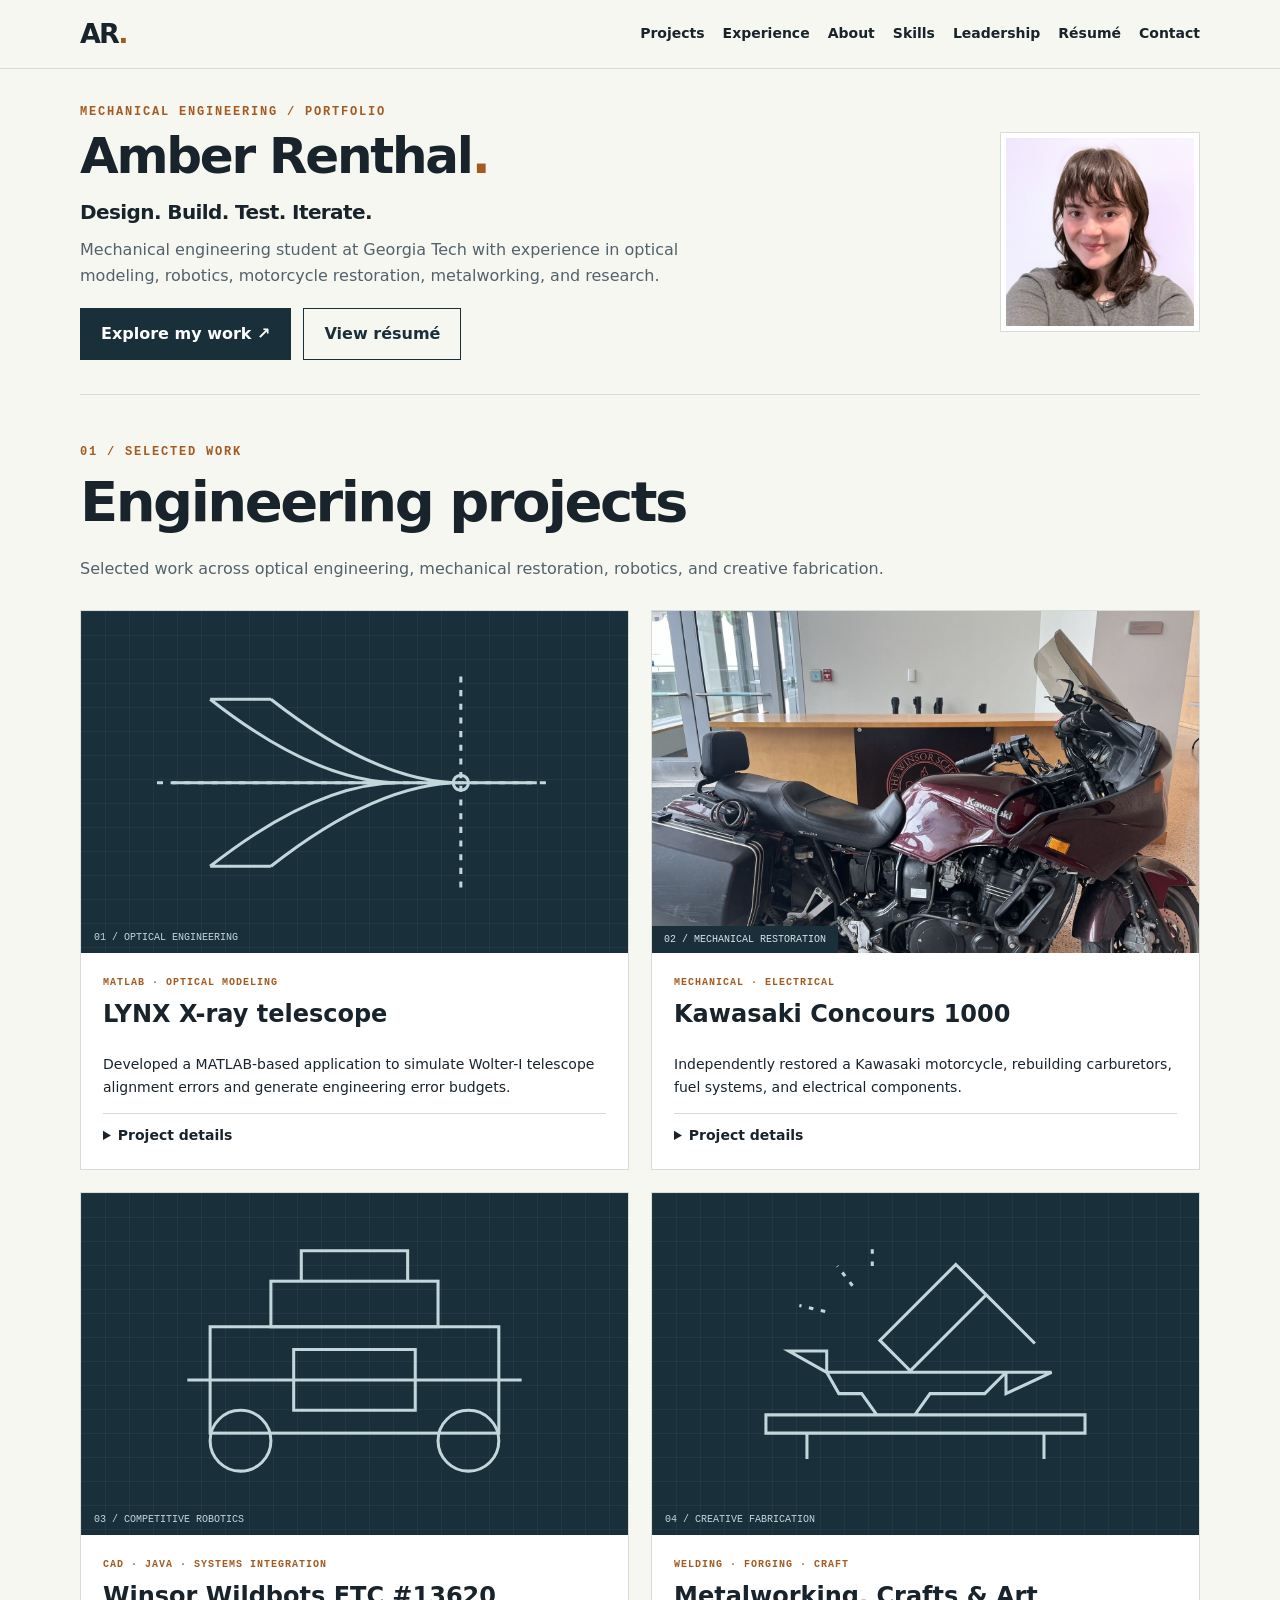
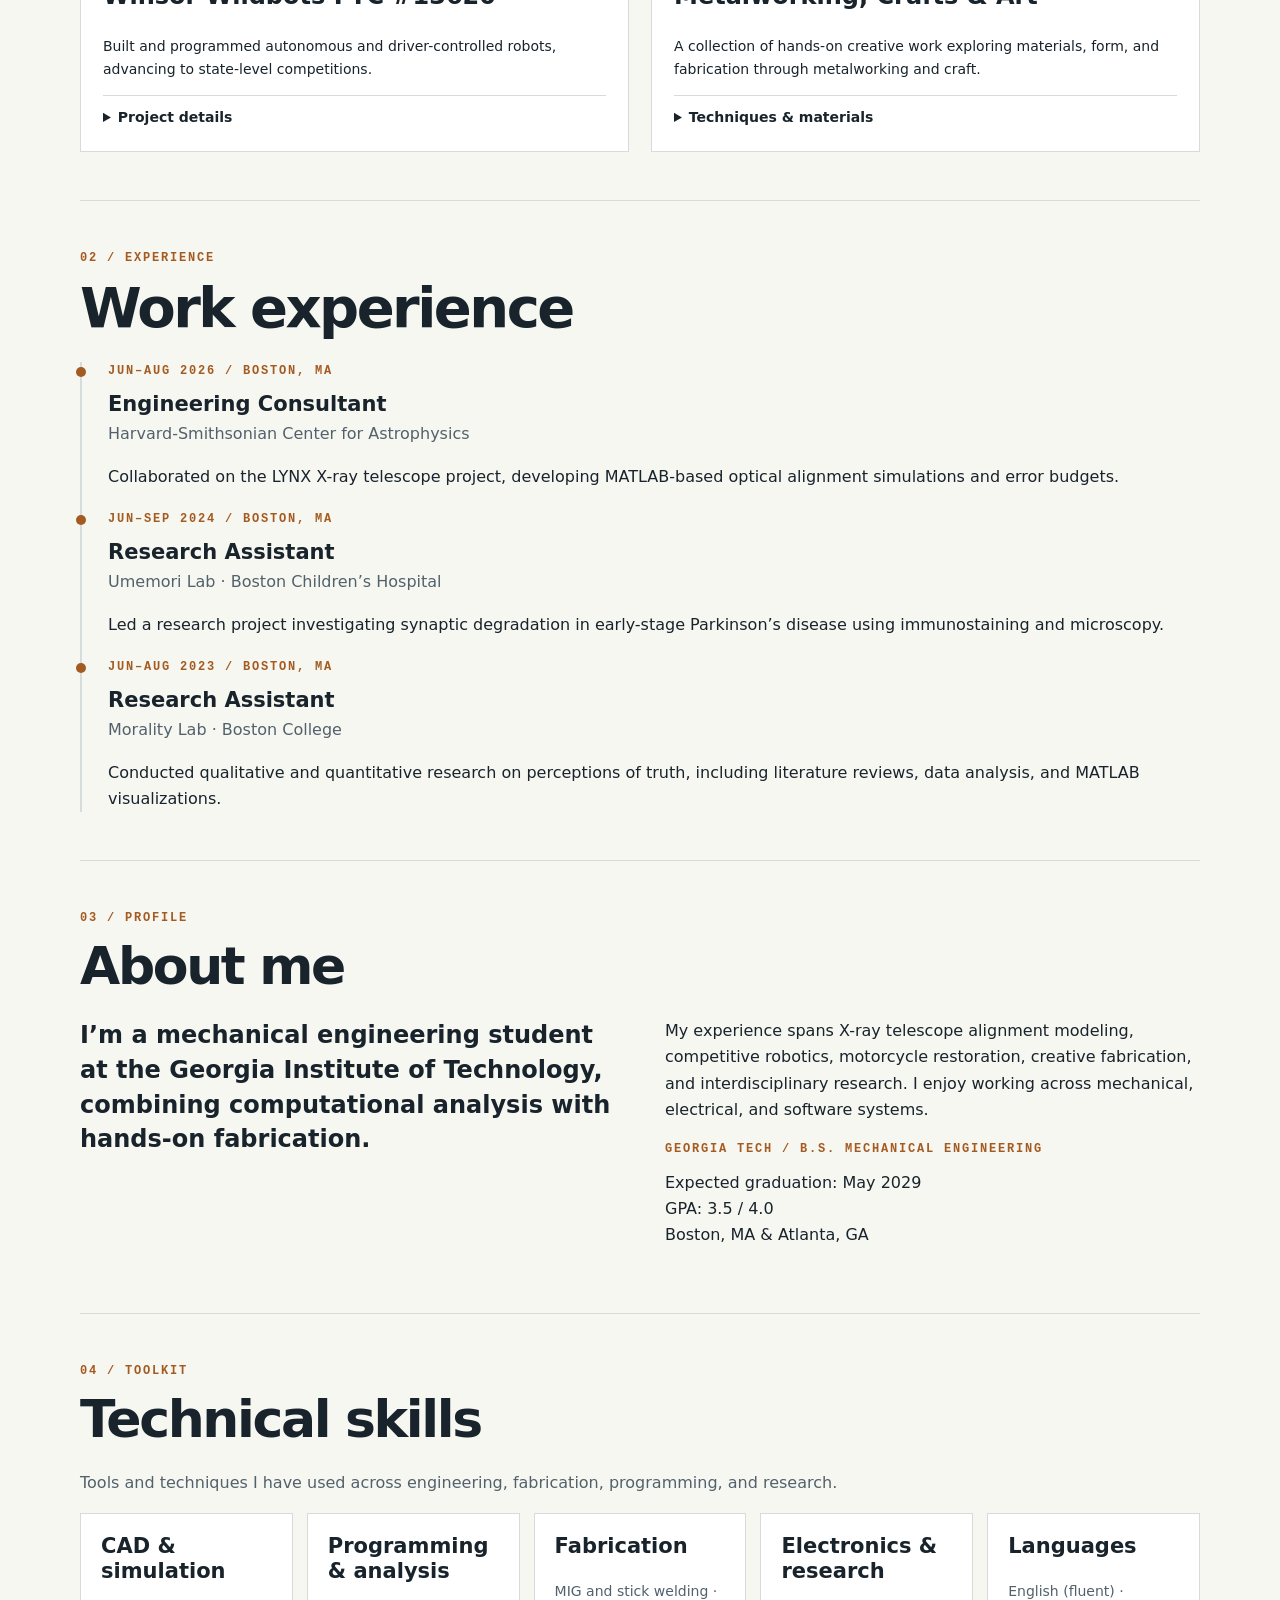
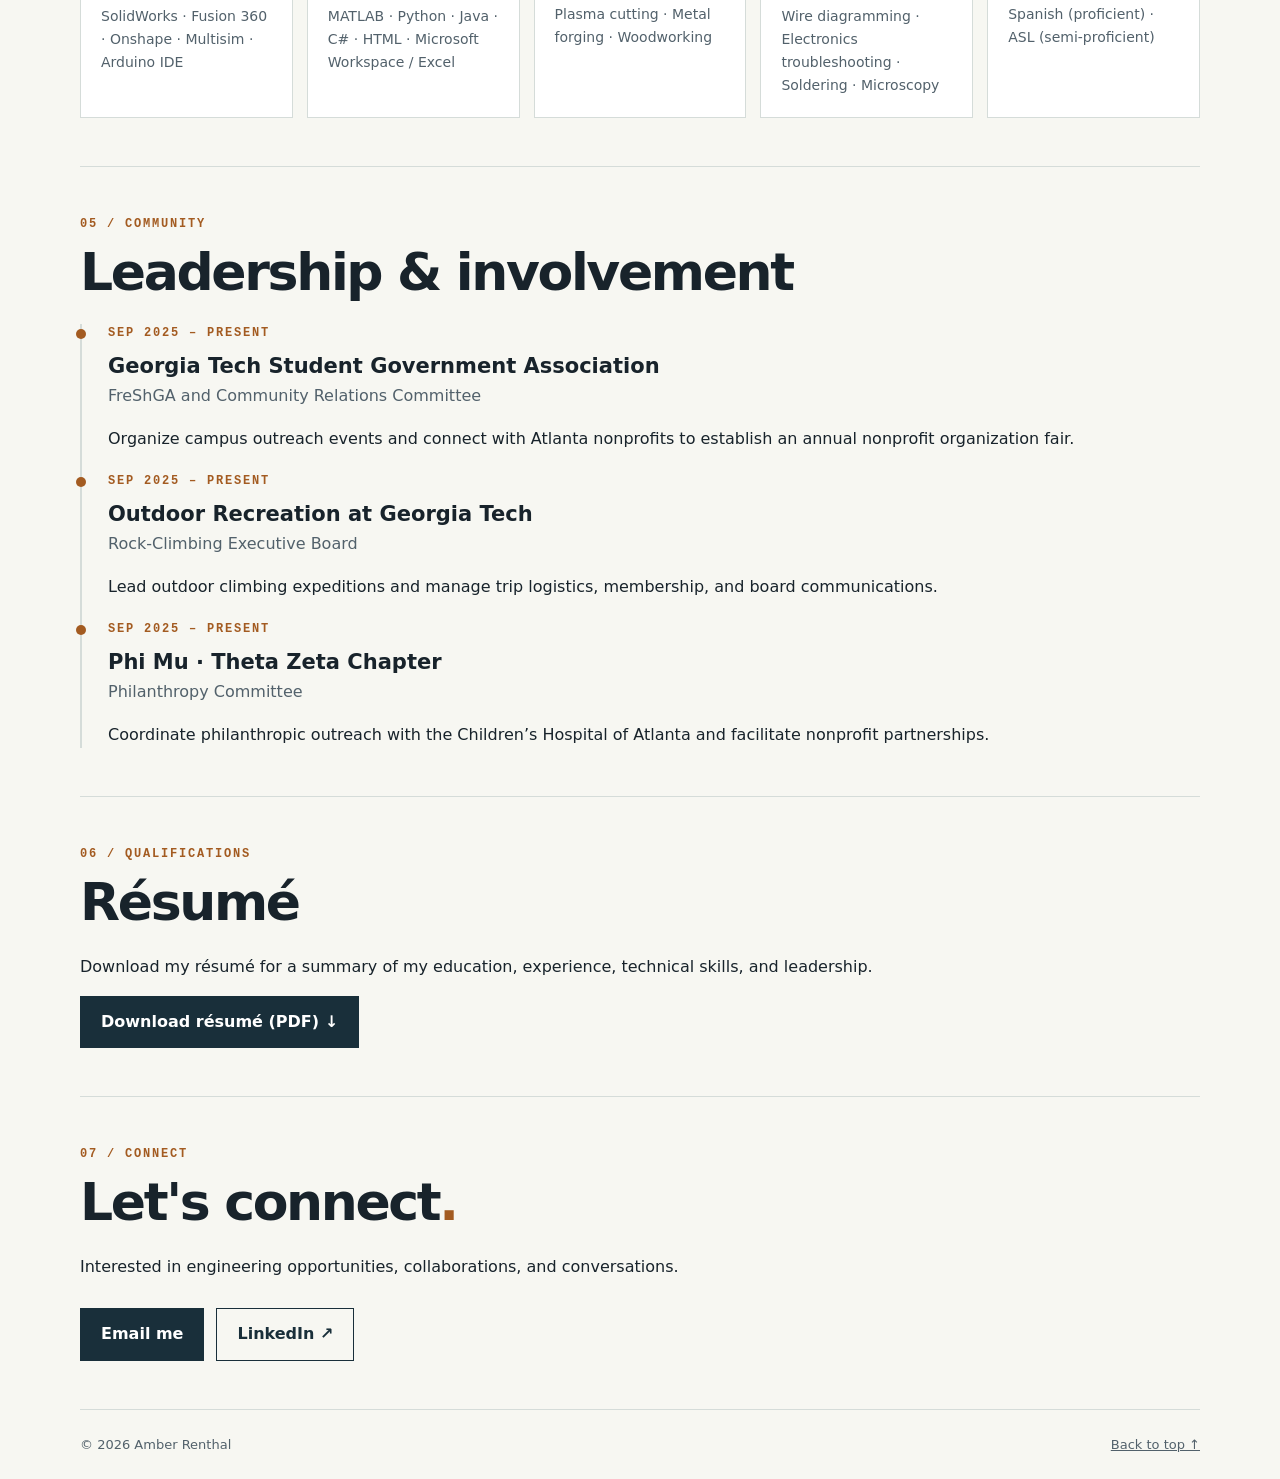
==== commit 3129ab4b: "Add files via upload" ====
--- a/index.html
+++ b/index.html
@@ -1,14 +1,14 @@
 <!DOCTYPE html>
 
 <html lang="en"><head><meta charset="utf-8"/><meta content="width=device-width,initial-scale=1" name="viewport"/><meta content="Amber Renthal, Georgia Tech mechanical engineering student. Optical modeling, robotics, fabrication, and research." name="description"/><title>Amber Renthal | Mechanical Engineering</title><link href="style.css" rel="stylesheet"/></head><body>
-<a class="skip" href="#main">Skip to content</a><header><nav aria-label="Main navigation" class="wrap"><a class="brand" href="#home">AR<span>.</span></a><button aria-controls="links" aria-expanded="false" id="menu">Menu</button><div id="links"><a href="#about">About</a><a href="#projects">Projects</a><a href="#experience">Experience</a><a href="#skills">Skills</a><a href="#leadership">Leadership</a><a href="#resume">Résumé</a><a href="#contact">Contact</a></div></nav></header>
-<main id="main"><section class="hero wrap" id="home"><div><p class="eyebrow">MECHANICAL ENGINEERING / PORTFOLIO</p><h1>Amber<br/>Renthal<span>.</span></h1><p class="lead">Design. Build. Test. Iterate.</p><p class="intro">Mechanical engineering student at Georgia Tech with hands-on experience in robotics, motorcycle restoration, optical modeling, and research.</p><div class="actions"><a class="btn" href="#projects">Explore my work ↗</a><a class="btn secondary" href="#resume">View résumé</a></div></div><div aria-hidden="true" class="drawing"><svg fill="none" viewbox="0 0 440 400" xmlns="http://www.w3.org/2000/svg"><g stroke="currentColor" stroke-width="1.5"><path d="M70 145 235 65 365 132 200 215Z M70 145v112l130 71V215 M200 328l165-85V132 M105 163v72l95 52 130-67v-69 M105 235l130-64 95 49 M235 171V99"></path><ellipse cx="218" cy="139" rx="51" ry="26" transform="rotate(-7 218 139)"></ellipse><ellipse cx="218" cy="139" rx="30" ry="15" transform="rotate(-7 218 139)"></ellipse><path d="M25 145H410 M200 25V365 M45 280 380 111 M70 145 70 95 M365 132V82 M70 95 365 82" stroke-dasharray="5 7"></path><path d="m70 95 12-5m-12 5 12 4m283-17-12-4m12 4-12 5 M55 145v112m-5-104 5-8 5 8m-10 96 5 8 5-8"></path></g><g fill="currentColor" font-family="monospace" font-size="10"><text x="140" y="43">ISOMETRIC STUDY / 01</text><text x="24" y="208">Z</text><text x="300" y="330">X / Y</text><text x="22" y="380">CONCEPT DRAWING • NOT TO SCALE</text></g></svg><div class="drawing-label"><span>FIG. 01</span><span>DESIGN / ANALYSIS</span></div></div></section>
-<section class="section wrap" id="about"><p class="eyebrow">01 / PROFILE</p><h2>About me</h2><div class="split"><p class="large">I’m a mechanical engineering student at the Georgia Institute of Technology, combining computational analysis with hands-on fabrication.</p><div><p>My experience spans X-ray telescope alignment modeling, competitive robotics, motorcycle restoration, and interdisciplinary research. I enjoy working across mechanical, electrical, and software systems.</p><p class="tag">GEORGIA TECH / B.S. MECHANICAL ENGINEERING</p><p>Expected graduation: May 2029<br/>GPA: 3.5 / 4.0<br/>Boston, MA &amp; Atlanta, GA</p></div></div></section>
-<section class="section wrap" id="projects"><p class="eyebrow">02 / SELECTED WORK</p><h2>Engineering projects</h2><p class="muted">Selected work across optical engineering, mechanical restoration, and competitive robotics. Illustrations are schematic, not photographs of my projects.</p><div class="projects">
+<a class="skip" href="#main">Skip to content</a><header><nav aria-label="Main navigation" class="wrap"><a class="brand" href="#home">AR<span>.</span></a><button aria-controls="links" aria-expanded="false" id="menu">Menu</button><div id="links"><a href="#projects">Projects</a><a href="#experience">Experience</a><a href="#about">About</a><a href="#skills">Skills</a><a href="#leadership">Leadership</a><a href="#resume">Résumé</a><a href="#contact">Contact</a></div></nav></header>
+<main id="main"><section class="hero wrap" id="home"><div><p class="eyebrow">MECHANICAL ENGINEERING / PORTFOLIO</p><h1>Amber Renthal<span>.</span></h1><p class="lead">Design. Build. Test. Iterate.</p><p class="intro">Mechanical engineering student at Georgia Tech with experience in optical modeling, robotics, motorcycle restoration, metalworking, and research.</p><div class="actions"><a class="btn" href="#projects">Explore my work ↗</a><a class="btn secondary" href="#resume">View résumé</a></div></div><figure class="portrait"><img alt="Amber Renthal" fetchpriority="high" height="1000" src="headshot.jpg" width="1000"/></figure></section>
+
+<section class="section wrap" id="projects"><p class="eyebrow">01 / SELECTED WORK</p><h2>Engineering projects</h2><p class="muted">Selected work across optical engineering, mechanical restoration, robotics, and creative fabrication.</p><div class="projects">
 <article><div aria-hidden="true" class="project-art"><svg fill="none" stroke="currentColor" stroke-width="2" viewbox="0 0 300 180"><path d="M30 90h240 M55 35q70 55 125 55 M55 145q70-55 125-55 M95 35q70 55 125 55 M95 145q70-55 125-55 M55 35h40 M55 145h40"></path><path d="M20 90h260 M220 20v140" stroke-dasharray="4 5"></path><circle cx="220" cy="90" r="5"></circle></svg><span>01 / OPTICAL ENGINEERING</span></div><div class="project-copy"><p class="tag">MATLAB · OPTICAL MODELING</p><h3>LYNX X-ray telescope</h3><p>Developed a MATLAB-based application to simulate Wolter-I telescope alignment errors and generate engineering error budgets.</p><details><summary>Project details</summary><p class="muted">June–August 2026 · Engineering Consultant</p><p>Collaborated with Dr. Peter Cheimets at the Harvard-Smithsonian Center for Astrophysics. Integrated optical modeling software with MATLAB to support engineering design.</p></details></div></article>
-<article><div aria-hidden="true" class="project-art"><svg fill="none" stroke="currentColor" stroke-width="2" viewbox="0 0 300 180"><circle cx="65" cy="125" r="35"></circle><circle cx="235" cy="125" r="35"></circle><path d="M65 125l60-65 48 65H65m108 0 28-70 34 70M125 60h50l-2 65m-48-65-12-15H80m120 10 15-20h22 M105 80h45v35h-45z"></path></svg><span>02 / MECHANICAL RESTORATION</span></div><div class="project-copy"><p class="tag">MECHANICAL · ELECTRICAL</p><h3>Kawasaki Concours 1000</h3><p>Independently restored a Kawasaki motorcycle, rebuilding carburetors, fuel systems, and electrical components.</p><details><summary>Project details</summary><p class="muted">May–June 2025 · Project Lead</p><p>Worked across mechanical and electrical systems during the restoration.</p></details></div></article>
-<article><div aria-hidden="true" class="project-art"><svg fill="none" stroke="currentColor" stroke-width="2" viewbox="0 0 300 180"><rect height="70" width="190" x="55" y="65"></rect><rect height="30" width="110" x="95" y="35"></rect><path d="M115 35V15h70v20M110 80h80v40h-80z M40 100h220"></path><circle cx="75" cy="140" r="20"></circle><circle cx="225" cy="140" r="20"></circle></svg><span>03 / COMPETITIVE ROBOTICS</span></div><div class="project-copy"><p class="tag">CAD · JAVA · SYSTEMS INTEGRATION</p><h3>Winsor Wildbots FTC #13620</h3><p>Built and programmed autonomous and driver-controlled robots, advancing to state-level competitions.</p><details><summary>Project details</summary><p class="muted">September 2021–June 2025 · Head of Club</p><p>Taught younger members CAD, Java programming, machining, wiring, and systems integration.</p></details></div></article></div></section>
-<section class="section wrap" id="experience"><p class="eyebrow">03 / BACKGROUND</p><h2>Work experience</h2><div class="timeline"><div><p class="tag">JUN–AUG 2026 / BOSTON, MA</p><h3>Engineering Consultant</h3><p class="muted">Harvard-Smithsonian Center for Astrophysics</p><p>Collaborated on the LYNX X-ray telescope project, developing MATLAB-based optical alignment simulations and error budgets.</p></div><div><p class="tag">JUN–SEP 2024 / BOSTON, MA</p><h3>Research Assistant</h3><p class="muted">Umemori Lab · Boston Children’s Hospital</p><p>Led a research project investigating synaptic degradation in early-stage Parkinson’s disease using immunostaining and microscopy.</p></div><div><p class="tag">JUN–AUG 2023 / BOSTON, MA</p><h3>Research Assistant</h3><p class="muted">Morality Lab · Boston College</p><p>Conducted qualitative and quantitative research on perceptions of truth, including literature reviews, data analysis, and MATLAB visualizations.</p></div></div></section>
+<article><figure class="project-photo"><img alt="My burgundy Kawasaki Concours 1000 motorcycle" height="1056" loading="lazy" src="motorcycle.jpg" width="1428"/><figcaption>02 / MECHANICAL RESTORATION</figcaption></figure><div class="project-copy"><p class="tag">MECHANICAL · ELECTRICAL</p><h3>Kawasaki Concours 1000</h3><p>Independently restored a Kawasaki motorcycle, rebuilding carburetors, fuel systems, and electrical components.</p><details><summary>Project details</summary><p class="muted">May–June 2025 · Project Lead</p><p>Worked across mechanical and electrical systems during the restoration.</p></details></div></article>
+<article><div aria-hidden="true" class="project-art"><svg fill="none" stroke="currentColor" stroke-width="2" viewbox="0 0 300 180"><rect height="70" width="190" x="55" y="65"></rect><rect height="30" width="110" x="95" y="35"></rect><path d="M115 35V15h70v20M110 80h80v40h-80z M40 100h220"></path><circle cx="75" cy="140" r="20"></circle><circle cx="225" cy="140" r="20"></circle></svg><span>03 / COMPETITIVE ROBOTICS</span></div><div class="project-copy"><p class="tag">CAD · JAVA · SYSTEMS INTEGRATION</p><h3>Winsor Wildbots FTC #13620</h3><p>Built and programmed autonomous and driver-controlled robots, advancing to state-level competitions.</p><details><summary>Project details</summary><p class="muted">September 2021–June 2025 · Head of Club</p><p>Taught younger members CAD, Java programming, machining, wiring, and systems integration.</p></details></div></article><article><div aria-hidden="true" class="project-art"><svg fill="none" stroke="currentColor" stroke-width="2" viewbox="0 0 300 180"><path d="M45 123h210v12H45z M72 135v17 M228 135v17 M85 95h118l-14 14h-36l-10 14h-25l-10-14H93z M85 95l-25-14h25z M203 95h30l-30 14z M170 24l20 20-50 50-20-20z M190 44l32 32"></path><path d="M102 38l-10-13 M84 55l-17-4 M115 25v-15" stroke-dasharray="3 5"></path></svg><span>04 / CREATIVE FABRICATION</span></div><div class="project-copy"><p class="tag">WELDING · FORGING · CRAFT</p><h3>Metalworking, Crafts &amp; Art</h3><p>A collection of hands-on creative work exploring materials, form, and fabrication through metalworking and craft.</p><details><summary>Techniques &amp; materials</summary><p>My fabrication toolkit includes MIG and stick welding, plasma cutting, gas and wood forge tools, and woodworking tools.</p><p class="muted">Project photographs can be added as the collection grows.</p></details></div></article></div></section>
+<section class="section wrap" id="experience"><p class="eyebrow">02 / EXPERIENCE</p><h2>Work experience</h2><div class="timeline"><div><p class="tag">JUN–AUG 2026 / BOSTON, MA</p><h3>Engineering Consultant</h3><p class="muted">Harvard-Smithsonian Center for Astrophysics</p><p>Collaborated on the LYNX X-ray telescope project, developing MATLAB-based optical alignment simulations and error budgets.</p></div><div><p class="tag">JUN–SEP 2024 / BOSTON, MA</p><h3>Research Assistant</h3><p class="muted">Umemori Lab · Boston Children’s Hospital</p><p>Led a research project investigating synaptic degradation in early-stage Parkinson’s disease using immunostaining and microscopy.</p></div><div><p class="tag">JUN–AUG 2023 / BOSTON, MA</p><h3>Research Assistant</h3><p class="muted">Morality Lab · Boston College</p><p>Conducted qualitative and quantitative research on perceptions of truth, including literature reviews, data analysis, and MATLAB visualizations.</p></div></div></section><section class="section wrap" id="about"><p class="eyebrow">03 / PROFILE</p><h2>About me</h2><div class="split"><p class="large">I’m a mechanical engineering student at the Georgia Institute of Technology, combining computational analysis with hands-on fabrication.</p><div><p>My experience spans X-ray telescope alignment modeling, competitive robotics, motorcycle restoration, creative fabrication, and interdisciplinary research. I enjoy working across mechanical, electrical, and software systems.</p><p class="tag">GEORGIA TECH / B.S. MECHANICAL ENGINEERING</p><p>Expected graduation: May 2029<br/>GPA: 3.5 / 4.0<br/>Boston, MA &amp; Atlanta, GA</p></div></div></section>
 <section class="section wrap" id="skills"><p class="eyebrow">04 / TOOLKIT</p><h2>Technical skills</h2><p class="muted">Tools and techniques I have used across engineering, fabrication, programming, and research.</p><div class="skillgrid"><div><h3>CAD &amp; simulation</h3><p>SolidWorks · Fusion 360 · Onshape · Multisim · Arduino IDE</p></div><div><h3>Programming &amp; analysis</h3><p>MATLAB · Python · Java · C# · HTML · Microsoft Workspace / Excel</p></div><div><h3>Fabrication</h3><p>MIG and stick welding · Plasma cutting · Metal forging · Woodworking</p></div><div><h3>Electronics &amp; research</h3><p>Wire diagramming · Electronics troubleshooting · Soldering · Microscopy</p></div><div><h3>Languages</h3><p>English (fluent) · Spanish (proficient) · ASL (semi-proficient)</p></div></div></section>
 <section class="section wrap" id="leadership"><p class="eyebrow">05 / COMMUNITY</p><h2>Leadership &amp; involvement</h2><div class="timeline"><div><p class="tag">SEP 2025 – PRESENT</p><h3>Georgia Tech Student Government Association</h3><p class="muted">FreShGA and Community Relations Committee</p><p>Organize campus outreach events and connect with Atlanta nonprofits to establish an annual nonprofit organization fair.</p></div><div><p class="tag">SEP 2025 – PRESENT</p><h3>Outdoor Recreation at Georgia Tech</h3><p class="muted">Rock-Climbing Executive Board</p><p>Lead outdoor climbing expeditions and manage trip logistics, membership, and board communications.</p></div><div><p class="tag">SEP 2025 – PRESENT</p><h3>Phi Mu · Theta Zeta Chapter</h3><p class="muted">Philanthropy Committee</p><p>Coordinate philanthropic outreach with the Children’s Hospital of Atlanta and facilitate nonprofit partnerships.</p></div></div></section><section class="section wrap" id="resume"><p class="eyebrow">06 / QUALIFICATIONS</p><h2>Résumé</h2><div id="resume-note"><p>Download my résumé for a summary of my education, experience, technical skills, and leadership.</p><a class="btn" download="" href="resume.pdf">Download résumé (PDF) ↓</a></div></section>
 <section class="section wrap" id="contact"><p class="eyebrow">07 / CONNECT</p><h2>Let's connect<span>.</span></h2><p>Interested in engineering opportunities, collaborations, and conversations.</p><div class="muted"><div class="actions"><a class="btn" href="mailto:arenthal3@gatech.edu">Email me</a><a class="btn secondary" href="https://www.linkedin.com/in/amberrenthal/">LinkedIn ↗</a></div></div></section></main><footer class="wrap"><span>© <span id="year">2026</span> Amber Renthal</span><a href="#home">Back to top ↑</a></footer><script src="script.js"></script></body></html>
--- a/style.css
+++ b/style.css
@@ -1,3 +1,6 @@
 :root{--ink:#18232b;--muted:#52616b;--paper:#f7f7f2;--accent:#a35b21;--line:#d5dcd9;--dark:#192f3a}*{box-sizing:border-box}html{scroll-behavior:smooth;scroll-padding-top:90px}body{margin:0;background:var(--paper);color:var(--ink);font:16px/1.65 system-ui,-apple-system,sans-serif}a{color:inherit}a:focus-visible,button:focus-visible,summary:focus-visible{outline:3px solid var(--accent);outline-offset:5px}.wrap{width:min(1120px,calc(100% - 48px));margin:auto}header{position:sticky;top:0;background:var(--paper);border-bottom:1px solid var(--line);z-index:5}nav{display:flex;align-items:center;justify-content:space-between;min-height:68px}.brand{font-size:27px;font-weight:850;text-decoration:none;letter-spacing:-2px}.brand span,h1 span,h2 span{color:var(--accent)}#links{display:flex;gap:25px}#links a{text-decoration:none;font-size:14px;font-weight:600}#links a:hover{color:var(--accent)}#menu{display:none}.hero{min-height:590px;display:grid;grid-template-columns:1.05fr 1fr;gap:50px;align-items:center;padding-block:70px}.eyebrow,.tag{font:600 12px/1.5 ui-monospace,Consolas,monospace;letter-spacing:1.8px;color:var(--accent)}h1,h2,h3,p{margin-top:0}h1{font-size:clamp(60px,9vw,115px);line-height:.91;letter-spacing:-.075em;margin:25px 0}h2{font-size:clamp(32px,5vw,52px);line-height:1.05;letter-spacing:-.045em;margin-bottom:24px}h3{font-size:21px;line-height:1.2}.lead{font-size:24px;font-weight:650;letter-spacing:-.6px;margin-bottom:8px}.intro,.muted{color:var(--muted)}.intro{max-width:460px}.actions{display:flex;flex-wrap:wrap;gap:12px;margin-top:28px}.btn{display:inline-block;background:var(--dark);color:white;padding:12px 20px;text-decoration:none;font-weight:650;border:1px solid var(--dark)}.secondary{background:transparent;color:var(--dark)}.btn:hover{background:var(--accent);border-color:var(--accent);color:white}.drawing,.project-art{background-color:var(--dark);background-image:linear-gradient(#ffffff0a 1px,transparent 1px),linear-gradient(90deg,#ffffff0a 1px,transparent 1px);background-size:24px 24px;color:#c2d7db}.drawing{padding:20px;border:1px solid #36515a}.drawing svg{width:100%;display:block}.drawing-label{display:flex;justify-content:space-between;border-top:1px solid #ffffff30;padding-top:12px;font:11px monospace;letter-spacing:1px}.section{padding-block:68px;border-top:1px solid var(--line)}.split{display:grid;grid-template-columns:1fr 1fr;gap:50px}.large{font-size:24px;font-weight:550;line-height:1.45}.projects{display:grid;grid-template-columns:repeat(3,1fr);gap:18px;margin-top:28px}.projects article,.skillgrid>div{border:1px solid var(--line);background:white}.project-art{position:relative;aspect-ratio:1.6;display:grid;place-items:center}.project-art svg{width:85%;height:80%}.project-art span{position:absolute;bottom:10px;left:13px;font:10px monospace}.project-copy{padding:22px}.project-copy p{font-size:14px}.project-copy .tag{font-size:10px;letter-spacing:1px}details{border-top:1px solid var(--line);padding-top:10px}summary{cursor:pointer;font-weight:650;font-size:14px}details p{margin:12px 0}.timeline{border-left:2px solid var(--line);padding-left:26px;display:grid;gap:24px}.timeline>div{position:relative}.timeline>div:before{content:'';position:absolute;left:-32px;top:5px;width:10px;height:10px;background:var(--accent);border-radius:50%}.timeline h3{margin-bottom:4px}.skillgrid{display:grid;grid-template-columns:repeat(4,1fr);gap:14px}.skillgrid>div{padding:20px}.skillgrid p{color:var(--muted);font-size:14px;margin-bottom:0}footer{display:flex;justify-content:space-between;border-top:1px solid var(--line);padding-block:24px;font-size:13px;color:var(--muted)}.skip{position:absolute;left:-9999px}.skip:focus{left:10px;top:10px;background:white;z-index:20;padding:10px}@media(max-width:800px){.hero{grid-template-columns:1fr;gap:30px;min-height:0}.drawing{max-width:500px}.projects{grid-template-columns:1fr 1fr}.skillgrid{grid-template-columns:1fr 1fr}#menu{display:block;background:none;border:1px solid var(--line);padding:8px 12px;color:var(--ink)}#links{display:none;position:absolute;top:68px;left:0;right:0;background:var(--paper);padding:20px 24px;border-bottom:1px solid var(--line);flex-direction:column}#links.open{display:flex}}@media(max-width:520px){.wrap{width:calc(100% - 32px)}.hero,.section{padding-block:45px}.projects,.split,.skillgrid{grid-template-columns:1fr;gap:16px}.drawing-label{font-size:9px}}@media(prefers-reduced-motion:reduce){html{scroll-behavior:auto}}
 
 #links{gap:18px}.project-art img{width:100%;height:100%;object-fit:cover}.skillgrid{grid-template-columns:repeat(auto-fit,minmax(180px,1fr))}@media(max-width:520px){.skillgrid{grid-template-columns:1fr}}
+
+/* Compact introduction and work-first layout */
+.hero{min-height:0;grid-template-columns:minmax(0,1fr) 220px;gap:40px;padding-block:34px;align-items:center}.hero h1{font-size:clamp(32px,4.2vw,50px);line-height:1.1;letter-spacing:-.045em;margin:8px 0 12px}.hero .eyebrow{margin-bottom:0}.hero .lead{font-size:20px}.hero .intro{max-width:650px;margin-bottom:0}.hero .actions{margin-top:18px}.portrait{margin:0;justify-self:end;width:200px;max-width:100%;padding:5px;border:1px solid var(--line);background:white}.portrait img{display:block;width:100%;height:auto;aspect-ratio:1;object-fit:cover}.section{padding-block:48px}#projects h2,#experience h2{font-size:clamp(36px,5vw,56px)}.projects{grid-template-columns:repeat(2,minmax(0,1fr));gap:22px}.project-photo{margin:0;background:var(--dark);position:relative;aspect-ratio:1.6;overflow:hidden}.project-photo img{display:block;width:100%;height:100%;object-fit:cover;object-position:center 58%}.project-photo figcaption{position:absolute;bottom:0;left:0;background:var(--dark);color:#d5e4e7;padding:8px 12px;font:10px monospace}.project-copy h3{font-size:24px}.timeline{gap:20px}.timeline>div>p:last-child{margin-bottom:0}@media(max-width:800px){.hero{grid-template-columns:minmax(0,1fr) 150px;gap:20px}.portrait{width:150px}}@media(max-width:520px){.hero{grid-template-columns:1fr;gap:18px;padding-block:26px}.portrait{grid-row:1;justify-self:start;width:116px}.projects{grid-template-columns:1fr}.section{padding-block:36px}.hero .actions{margin-top:16px}}
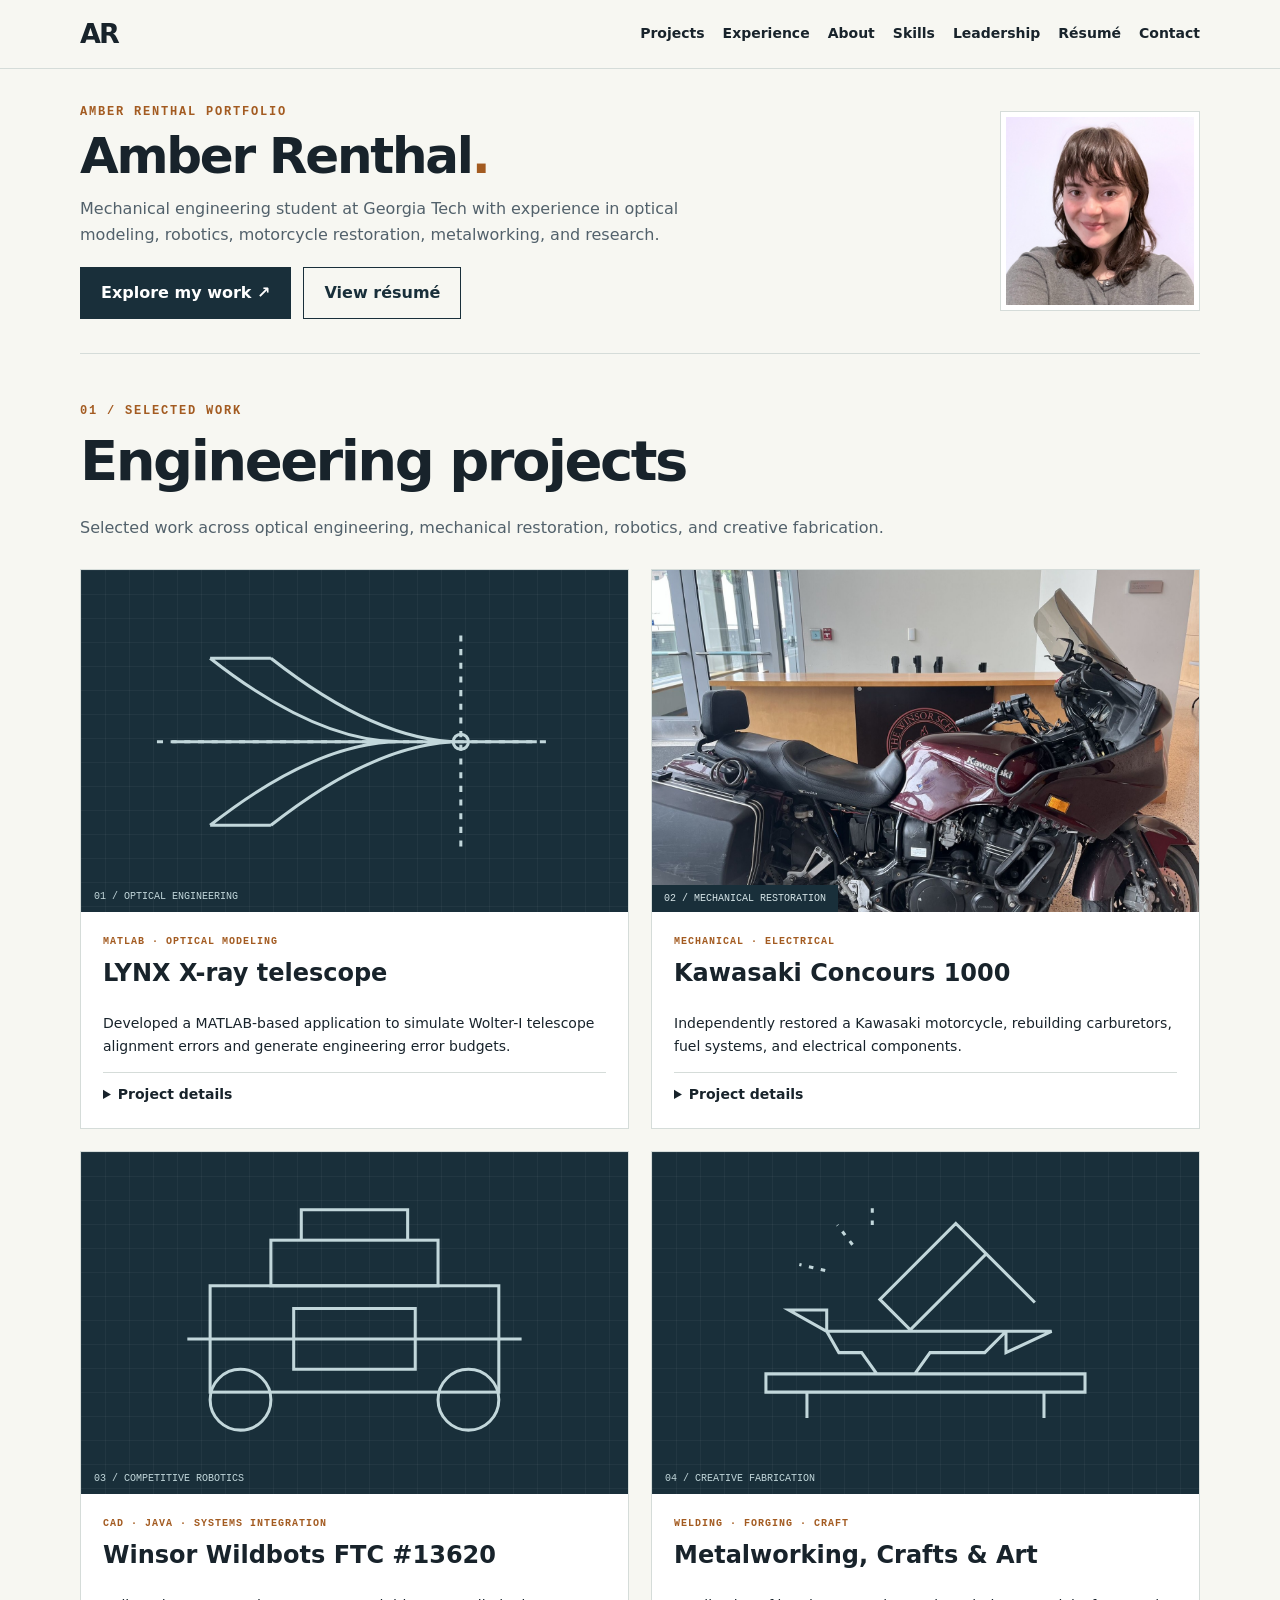
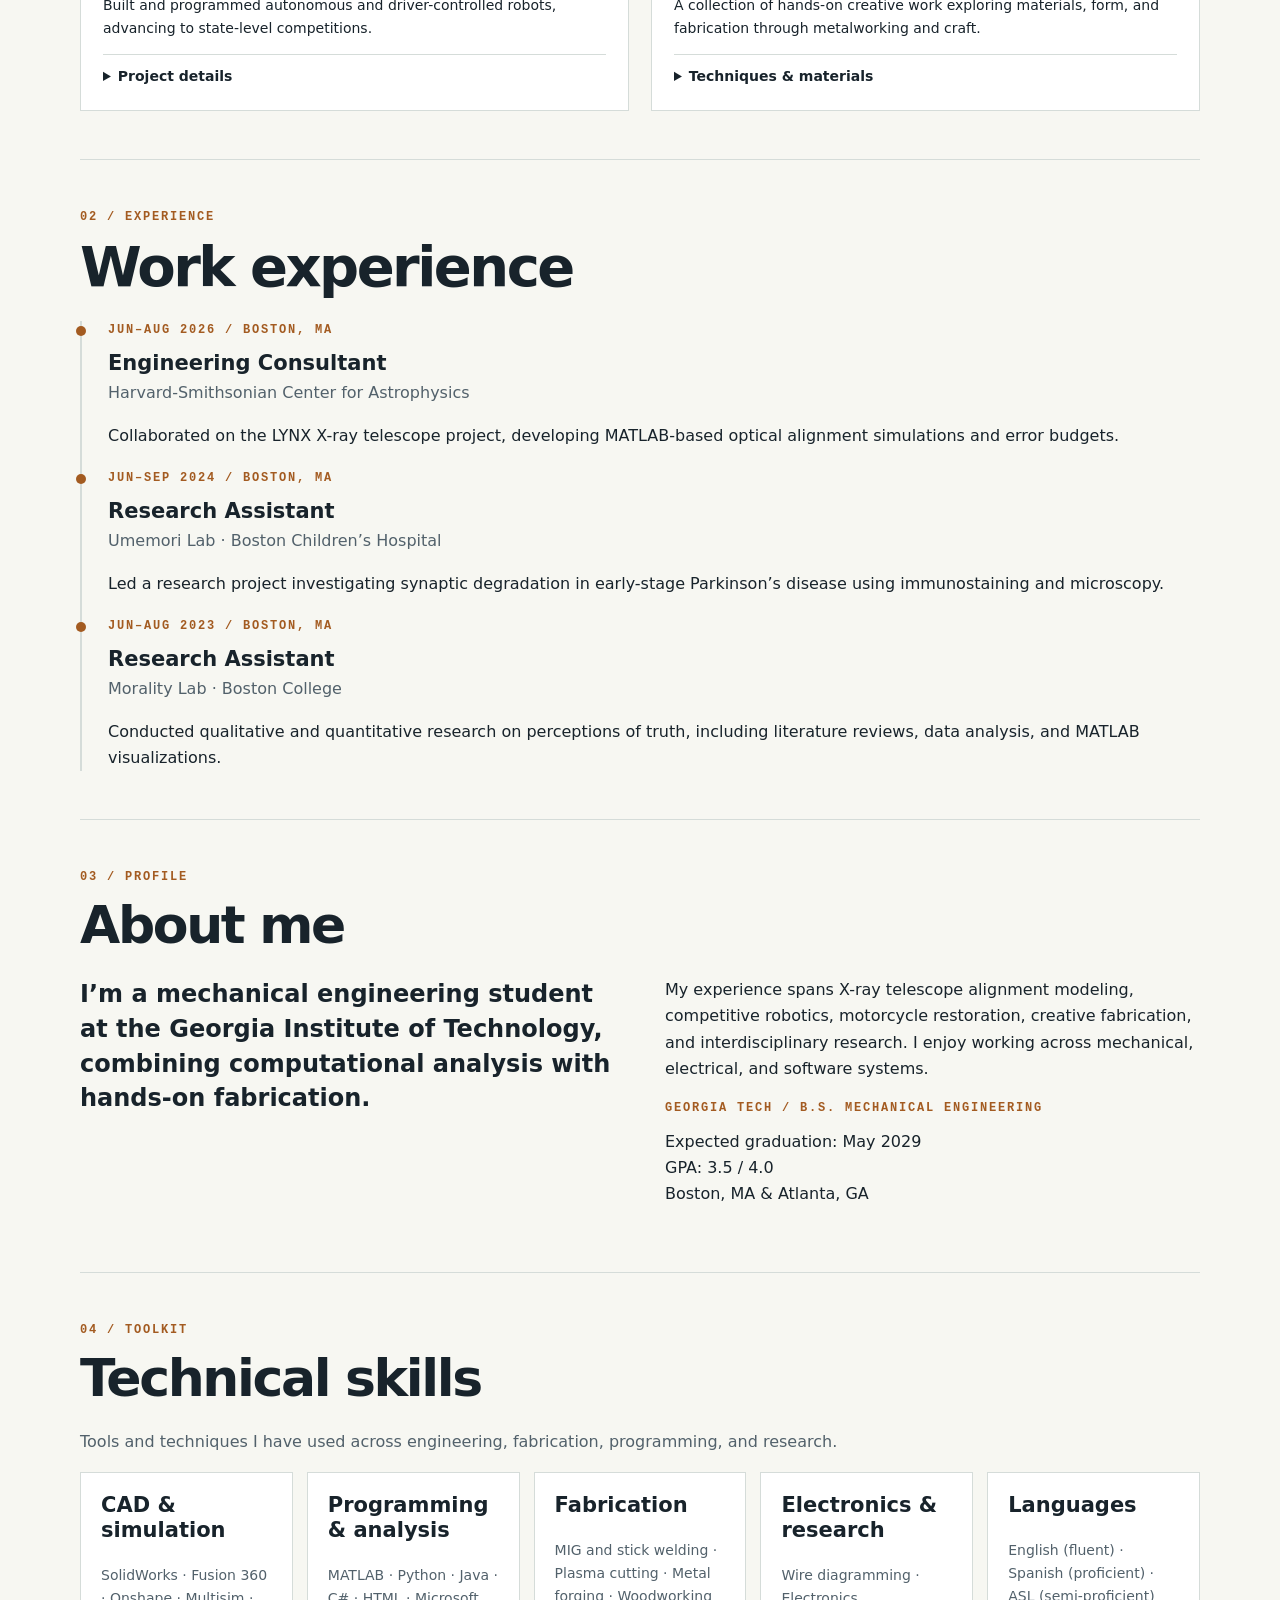
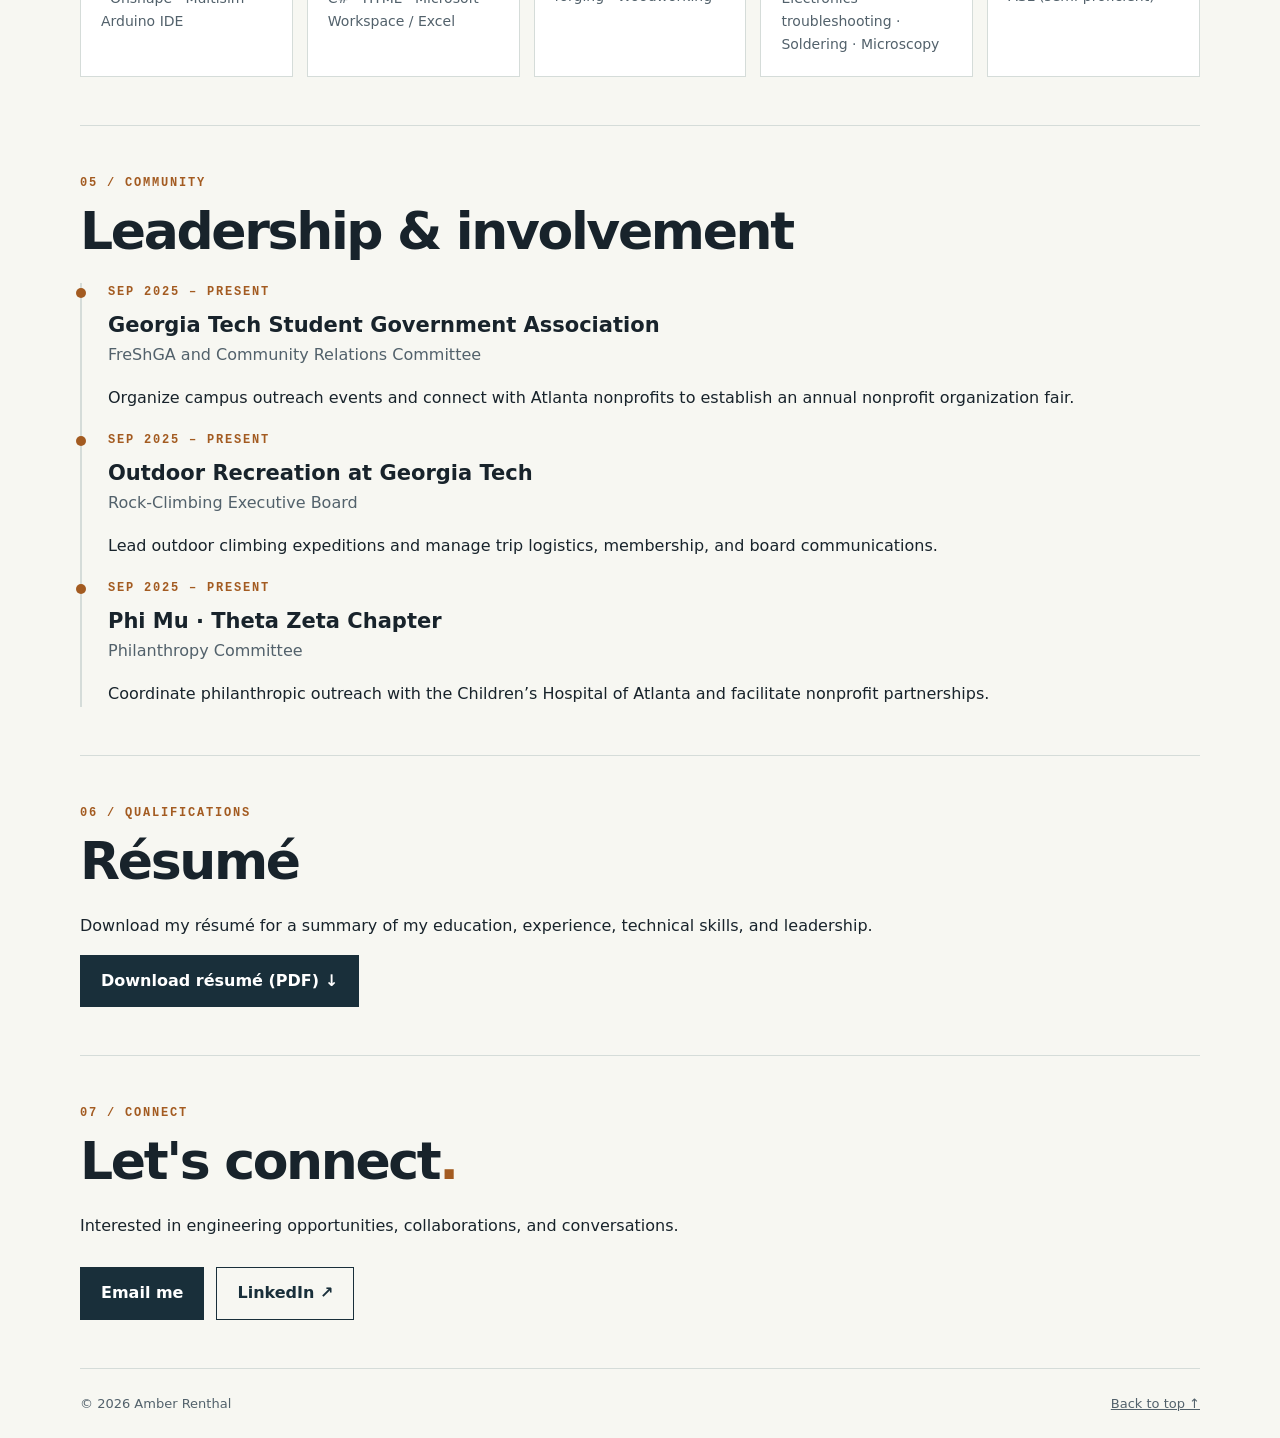
==== commit 7ad5336e: "Update index.html" ====
--- a/index.html
+++ b/index.html
@@ -1,8 +1,8 @@
 <!DOCTYPE html>
 
 <html lang="en"><head><meta charset="utf-8"/><meta content="width=device-width,initial-scale=1" name="viewport"/><meta content="Amber Renthal, Georgia Tech mechanical engineering student. Optical modeling, robotics, fabrication, and research." name="description"/><title>Amber Renthal | Mechanical Engineering</title><link href="style.css" rel="stylesheet"/></head><body>
-<a class="skip" href="#main">Skip to content</a><header><nav aria-label="Main navigation" class="wrap"><a class="brand" href="#home">AR<span>.</span></a><button aria-controls="links" aria-expanded="false" id="menu">Menu</button><div id="links"><a href="#projects">Projects</a><a href="#experience">Experience</a><a href="#about">About</a><a href="#skills">Skills</a><a href="#leadership">Leadership</a><a href="#resume">Résumé</a><a href="#contact">Contact</a></div></nav></header>
-<main id="main"><section class="hero wrap" id="home"><div><p class="eyebrow">MECHANICAL ENGINEERING / PORTFOLIO</p><h1>Amber Renthal<span>.</span></h1><p class="lead">Design. Build. Test. Iterate.</p><p class="intro">Mechanical engineering student at Georgia Tech with experience in optical modeling, robotics, motorcycle restoration, metalworking, and research.</p><div class="actions"><a class="btn" href="#projects">Explore my work ↗</a><a class="btn secondary" href="#resume">View résumé</a></div></div><figure class="portrait"><img alt="Amber Renthal" fetchpriority="high" height="1000" src="headshot.jpg" width="1000"/></figure></section>
+<a class="skip" href="#main">Skip to content</a><header><nav aria-label="Main navigation" class="wrap"><a class="brand" href="#home">AR</span></a><button aria-controls="links" aria-expanded="false" id="menu">Menu</button><div id="links"><a href="#projects">Projects</a><a href="#experience">Experience</a><a href="#about">About</a><a href="#skills">Skills</a><a href="#leadership">Leadership</a><a href="#resume">Résumé</a><a href="#contact">Contact</a></div></nav></header>
+<main id="main"><section class="hero wrap" id="home"><div><p class="eyebrow">AMBER RENTHAL PORTFOLIO</p><h1>Amber Renthal<span>.</span></h1><p class="lead"><p class="intro">Mechanical engineering student at Georgia Tech with experience in optical modeling, robotics, motorcycle restoration, metalworking, and research.</p><div class="actions"><a class="btn" href="#projects">Explore my work ↗</a><a class="btn secondary" href="#resume">View résumé</a></div></div><figure class="portrait"><img alt="Amber Renthal" fetchpriority="high" height="1000" src="headshot.jpg" width="1000"/></figure></section>
 
 <section class="section wrap" id="projects"><p class="eyebrow">01 / SELECTED WORK</p><h2>Engineering projects</h2><p class="muted">Selected work across optical engineering, mechanical restoration, robotics, and creative fabrication.</p><div class="projects">
 <article><div aria-hidden="true" class="project-art"><svg fill="none" stroke="currentColor" stroke-width="2" viewbox="0 0 300 180"><path d="M30 90h240 M55 35q70 55 125 55 M55 145q70-55 125-55 M95 35q70 55 125 55 M95 145q70-55 125-55 M55 35h40 M55 145h40"></path><path d="M20 90h260 M220 20v140" stroke-dasharray="4 5"></path><circle cx="220" cy="90" r="5"></circle></svg><span>01 / OPTICAL ENGINEERING</span></div><div class="project-copy"><p class="tag">MATLAB · OPTICAL MODELING</p><h3>LYNX X-ray telescope</h3><p>Developed a MATLAB-based application to simulate Wolter-I telescope alignment errors and generate engineering error budgets.</p><details><summary>Project details</summary><p class="muted">June–August 2026 · Engineering Consultant</p><p>Collaborated with Dr. Peter Cheimets at the Harvard-Smithsonian Center for Astrophysics. Integrated optical modeling software with MATLAB to support engineering design.</p></details></div></article>
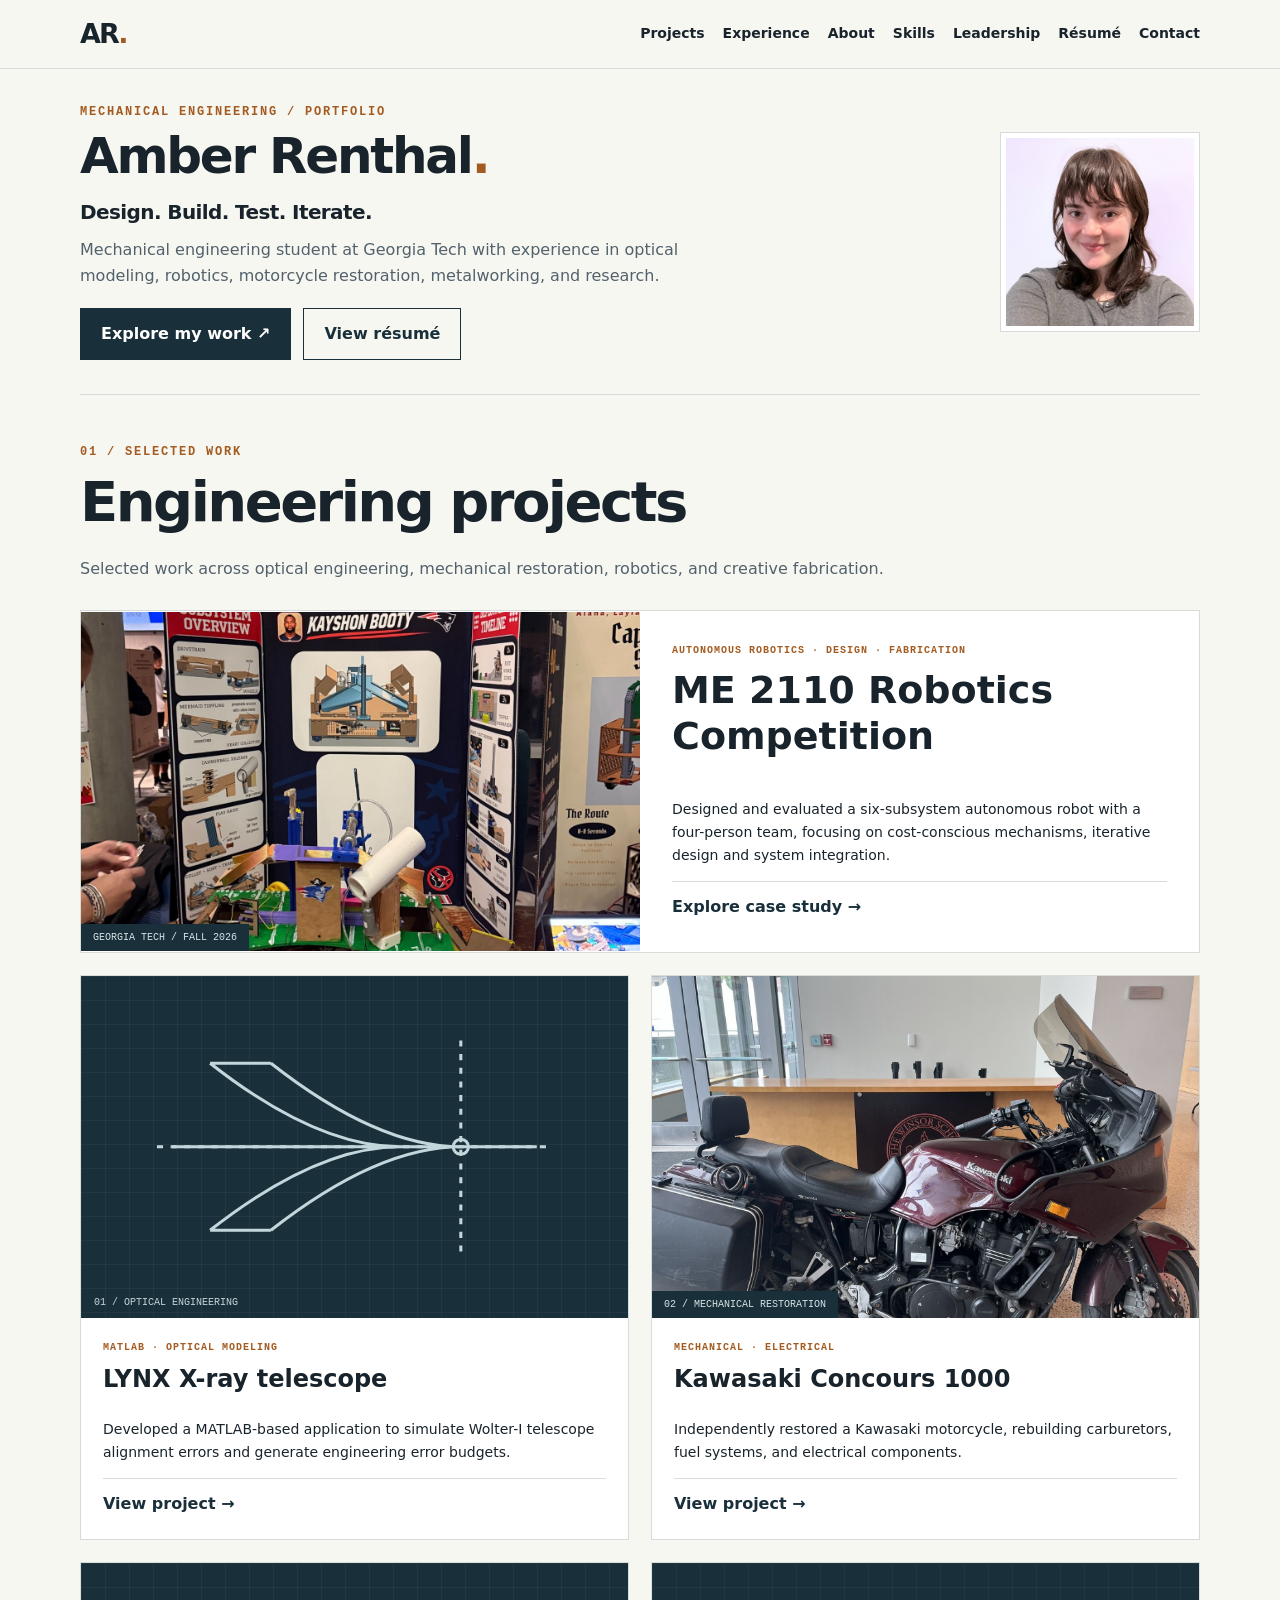
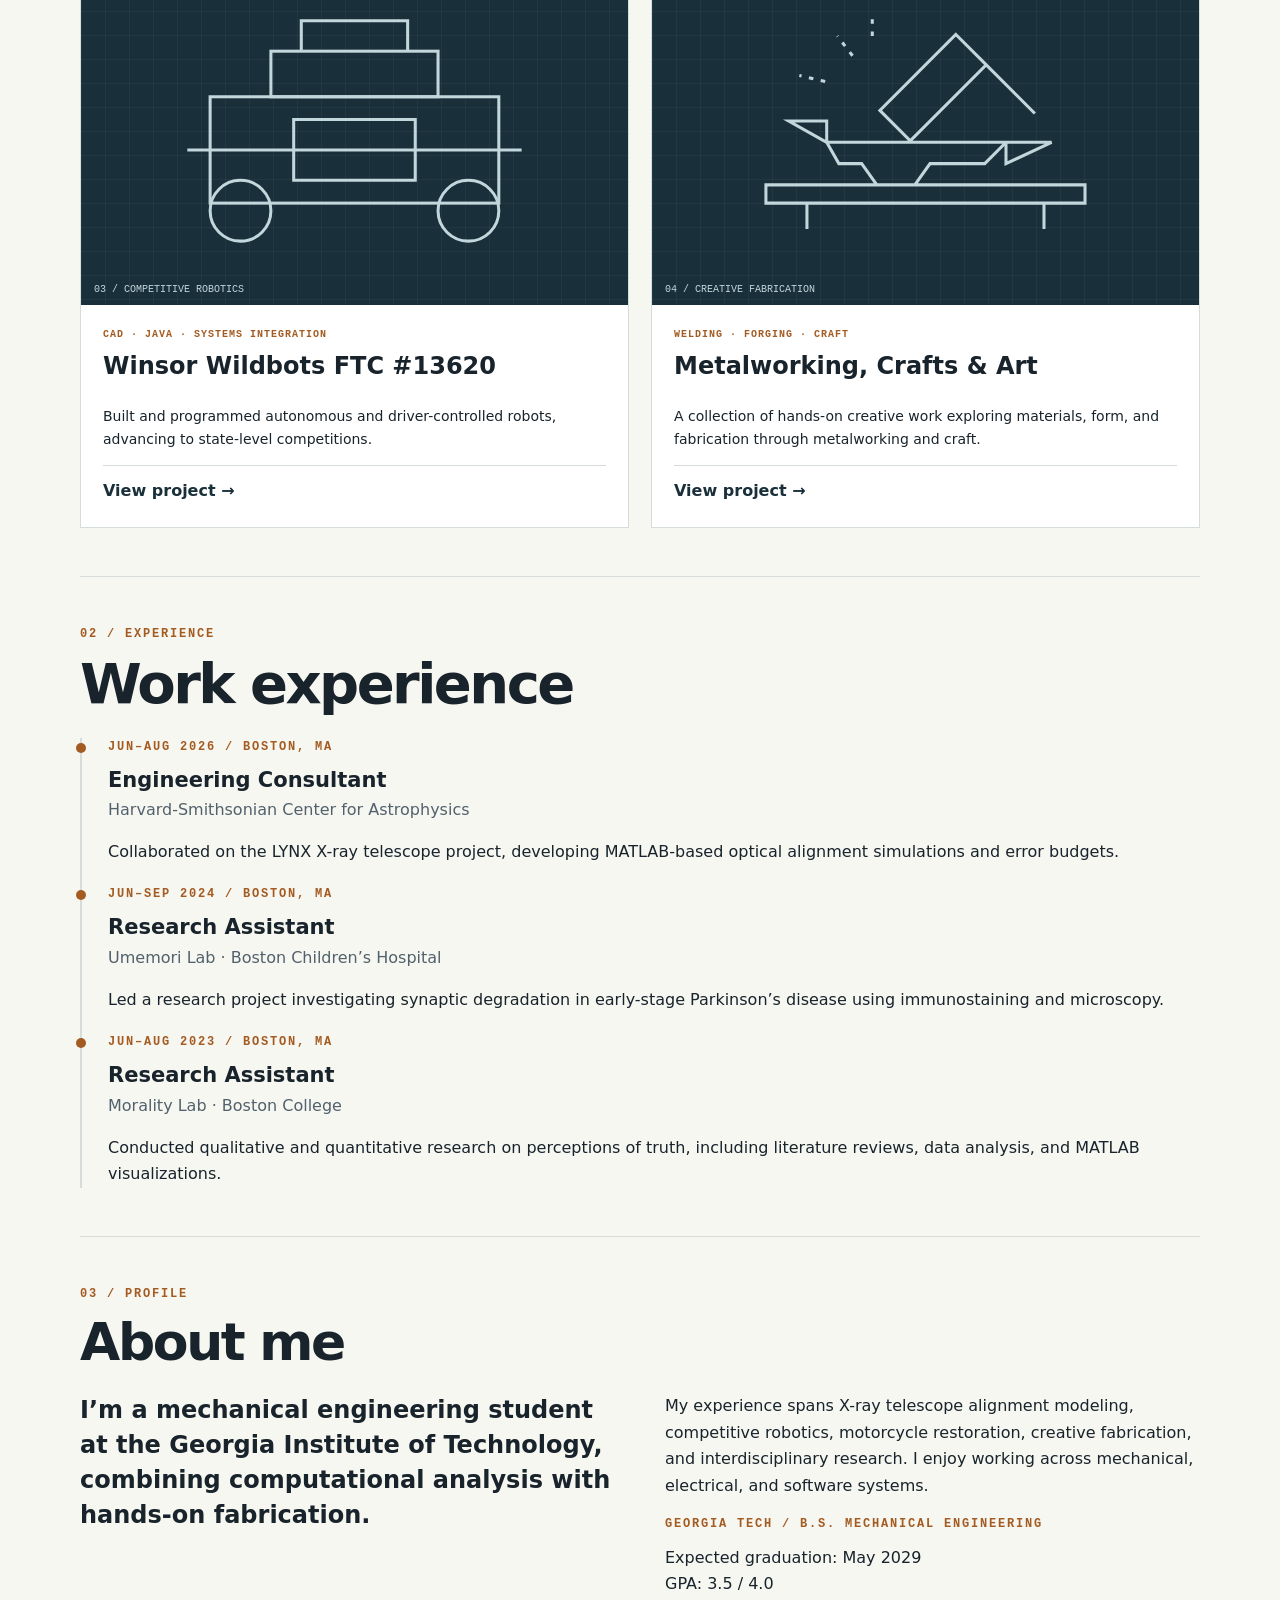
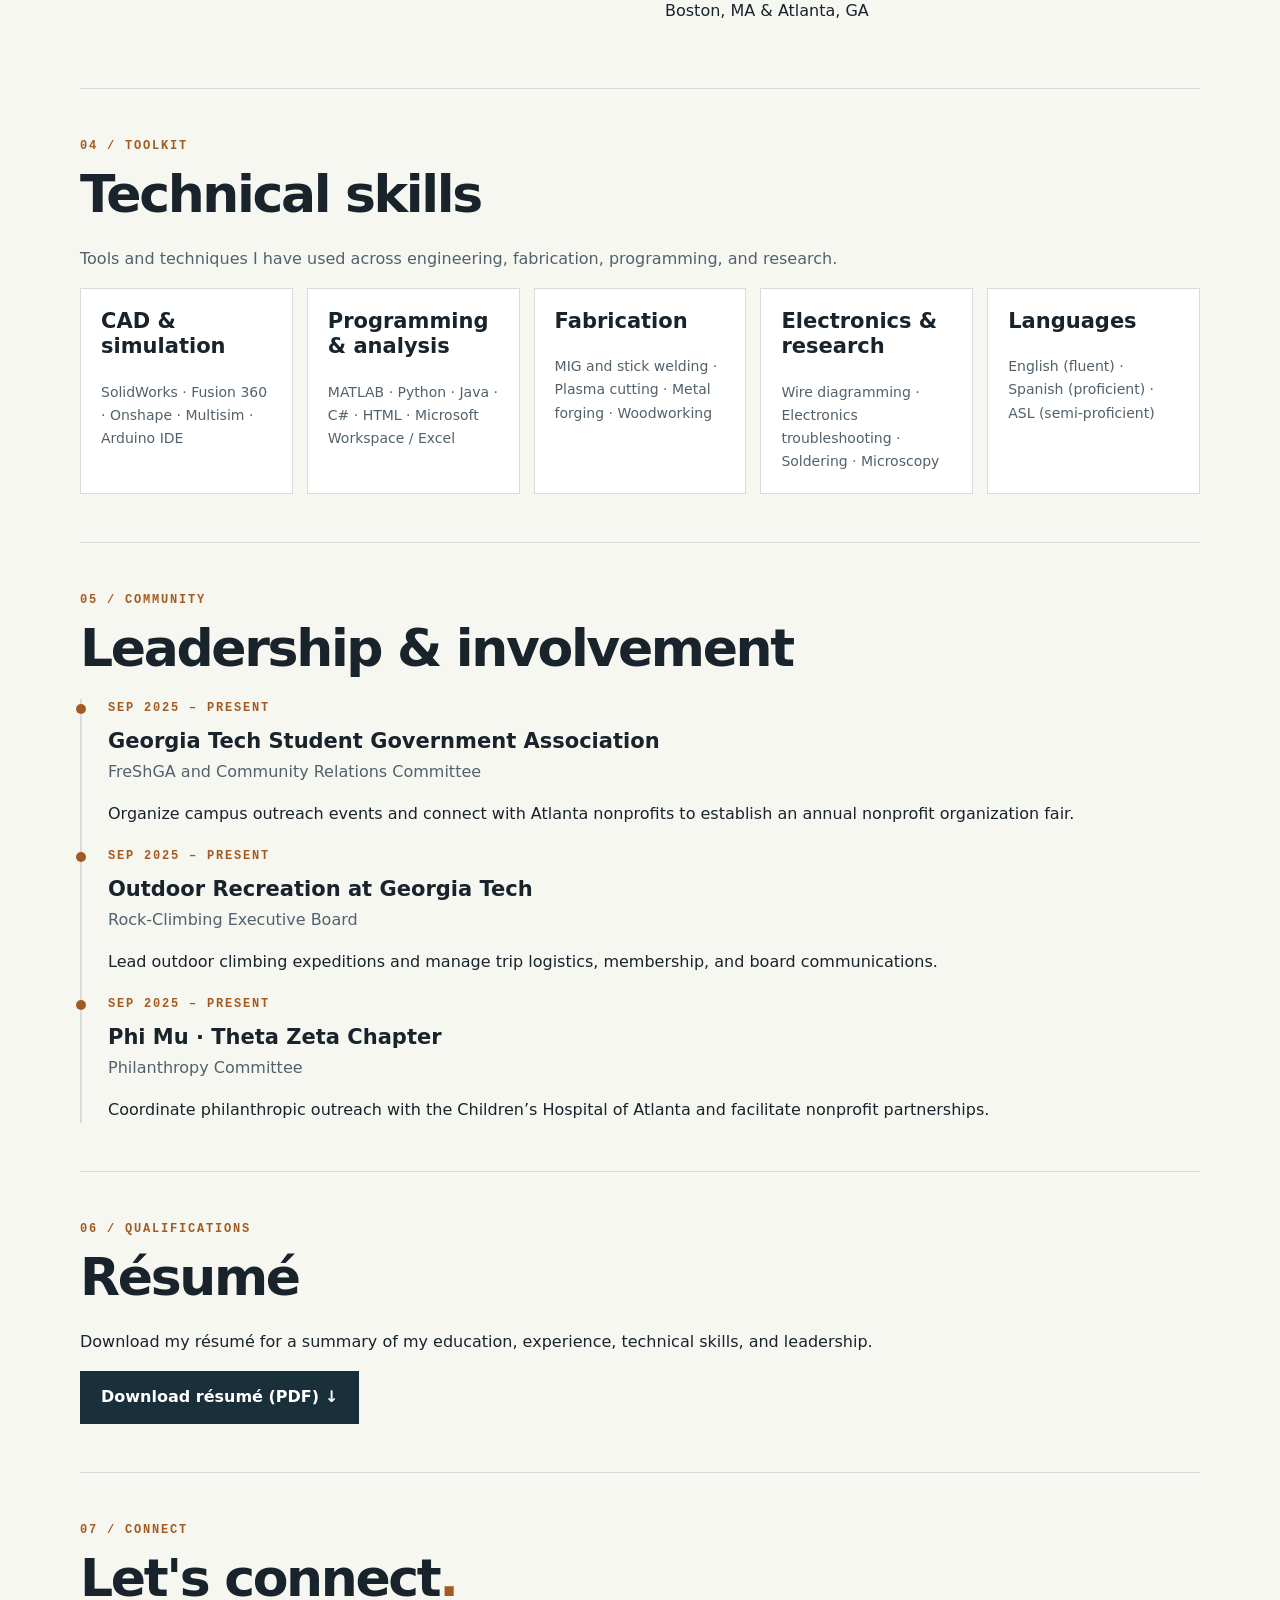
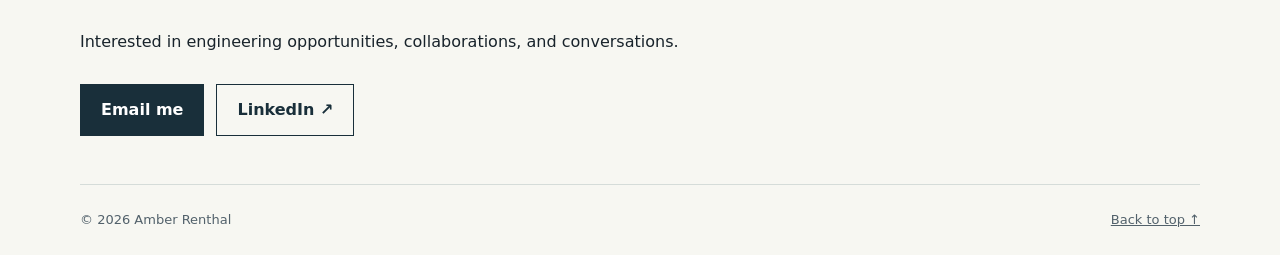
==== commit 537cf278: "Add files via upload" ====
--- a/index.html
+++ b/index.html
@@ -1,13 +1,12 @@
 <!DOCTYPE html>
 
 <html lang="en"><head><meta charset="utf-8"/><meta content="width=device-width,initial-scale=1" name="viewport"/><meta content="Amber Renthal, Georgia Tech mechanical engineering student. Optical modeling, robotics, fabrication, and research." name="description"/><title>Amber Renthal | Mechanical Engineering</title><link href="style.css" rel="stylesheet"/></head><body>
-<a class="skip" href="#main">Skip to content</a><header><nav aria-label="Main navigation" class="wrap"><a class="brand" href="#home">AR</span></a><button aria-controls="links" aria-expanded="false" id="menu">Menu</button><div id="links"><a href="#projects">Projects</a><a href="#experience">Experience</a><a href="#about">About</a><a href="#skills">Skills</a><a href="#leadership">Leadership</a><a href="#resume">Résumé</a><a href="#contact">Contact</a></div></nav></header>
-<main id="main"><section class="hero wrap" id="home"><div><p class="eyebrow">AMBER RENTHAL PORTFOLIO</p><h1>Amber Renthal<span>.</span></h1><p class="lead"><p class="intro">Mechanical engineering student at Georgia Tech with experience in optical modeling, robotics, motorcycle restoration, metalworking, and research.</p><div class="actions"><a class="btn" href="#projects">Explore my work ↗</a><a class="btn secondary" href="#resume">View résumé</a></div></div><figure class="portrait"><img alt="Amber Renthal" fetchpriority="high" height="1000" src="headshot.jpg" width="1000"/></figure></section>
-
-<section class="section wrap" id="projects"><p class="eyebrow">01 / SELECTED WORK</p><h2>Engineering projects</h2><p class="muted">Selected work across optical engineering, mechanical restoration, robotics, and creative fabrication.</p><div class="projects">
-<article><div aria-hidden="true" class="project-art"><svg fill="none" stroke="currentColor" stroke-width="2" viewbox="0 0 300 180"><path d="M30 90h240 M55 35q70 55 125 55 M55 145q70-55 125-55 M95 35q70 55 125 55 M95 145q70-55 125-55 M55 35h40 M55 145h40"></path><path d="M20 90h260 M220 20v140" stroke-dasharray="4 5"></path><circle cx="220" cy="90" r="5"></circle></svg><span>01 / OPTICAL ENGINEERING</span></div><div class="project-copy"><p class="tag">MATLAB · OPTICAL MODELING</p><h3>LYNX X-ray telescope</h3><p>Developed a MATLAB-based application to simulate Wolter-I telescope alignment errors and generate engineering error budgets.</p><details><summary>Project details</summary><p class="muted">June–August 2026 · Engineering Consultant</p><p>Collaborated with Dr. Peter Cheimets at the Harvard-Smithsonian Center for Astrophysics. Integrated optical modeling software with MATLAB to support engineering design.</p></details></div></article>
-<article><figure class="project-photo"><img alt="My burgundy Kawasaki Concours 1000 motorcycle" height="1056" loading="lazy" src="motorcycle.jpg" width="1428"/><figcaption>02 / MECHANICAL RESTORATION</figcaption></figure><div class="project-copy"><p class="tag">MECHANICAL · ELECTRICAL</p><h3>Kawasaki Concours 1000</h3><p>Independently restored a Kawasaki motorcycle, rebuilding carburetors, fuel systems, and electrical components.</p><details><summary>Project details</summary><p class="muted">May–June 2025 · Project Lead</p><p>Worked across mechanical and electrical systems during the restoration.</p></details></div></article>
-<article><div aria-hidden="true" class="project-art"><svg fill="none" stroke="currentColor" stroke-width="2" viewbox="0 0 300 180"><rect height="70" width="190" x="55" y="65"></rect><rect height="30" width="110" x="95" y="35"></rect><path d="M115 35V15h70v20M110 80h80v40h-80z M40 100h220"></path><circle cx="75" cy="140" r="20"></circle><circle cx="225" cy="140" r="20"></circle></svg><span>03 / COMPETITIVE ROBOTICS</span></div><div class="project-copy"><p class="tag">CAD · JAVA · SYSTEMS INTEGRATION</p><h3>Winsor Wildbots FTC #13620</h3><p>Built and programmed autonomous and driver-controlled robots, advancing to state-level competitions.</p><details><summary>Project details</summary><p class="muted">September 2021–June 2025 · Head of Club</p><p>Taught younger members CAD, Java programming, machining, wiring, and systems integration.</p></details></div></article><article><div aria-hidden="true" class="project-art"><svg fill="none" stroke="currentColor" stroke-width="2" viewbox="0 0 300 180"><path d="M45 123h210v12H45z M72 135v17 M228 135v17 M85 95h118l-14 14h-36l-10 14h-25l-10-14H93z M85 95l-25-14h25z M203 95h30l-30 14z M170 24l20 20-50 50-20-20z M190 44l32 32"></path><path d="M102 38l-10-13 M84 55l-17-4 M115 25v-15" stroke-dasharray="3 5"></path></svg><span>04 / CREATIVE FABRICATION</span></div><div class="project-copy"><p class="tag">WELDING · FORGING · CRAFT</p><h3>Metalworking, Crafts &amp; Art</h3><p>A collection of hands-on creative work exploring materials, form, and fabrication through metalworking and craft.</p><details><summary>Techniques &amp; materials</summary><p>My fabrication toolkit includes MIG and stick welding, plasma cutting, gas and wood forge tools, and woodworking tools.</p><p class="muted">Project photographs can be added as the collection grows.</p></details></div></article></div></section>
+<a class="skip" href="#main">Skip to content</a><header><nav aria-label="Main navigation" class="wrap"><a class="brand" href="#home">AR<span>.</span></a><button aria-controls="links" aria-expanded="false" id="menu">Menu</button><div id="links"><a href="#projects">Projects</a><a href="#experience">Experience</a><a href="#about">About</a><a href="#skills">Skills</a><a href="#leadership">Leadership</a><a href="#resume">Résumé</a><a href="#contact">Contact</a></div></nav></header>
+<main id="main"><section class="hero wrap" id="home"><div><p class="eyebrow">MECHANICAL ENGINEERING / PORTFOLIO</p><h1>Amber Renthal<span>.</span></h1><p class="lead">Design. Build. Test. Iterate.</p><p class="intro">Mechanical engineering student at Georgia Tech with experience in optical modeling, robotics, motorcycle restoration, metalworking, and research.</p><div class="actions"><a class="btn" href="#projects">Explore my work ↗</a><a class="btn secondary" href="#resume">View résumé</a></div></div><figure class="portrait"><img alt="Amber Renthal" fetchpriority="high" height="1000" src="headshot.jpg" width="1000"/></figure></section>
+<section class="section wrap" id="projects"><p class="eyebrow">01 / SELECTED WORK</p><h2>Engineering projects</h2><p class="muted">Selected work across optical engineering, mechanical restoration, robotics, and creative fabrication.</p><div class="projects"><article class="featured"><a class="project-cover" href="me2110.html"><figure class="project-photo"><img alt="ME 2110 robot at the final competition showcase" loading="lazy" src="me2110/robot8.jpg"/><figcaption>GEORGIA TECH / FALL 2026</figcaption></figure></a><div class="project-copy"><p class="tag">AUTONOMOUS ROBOTICS · DESIGN · FABRICATION</p><a class="project-title" href="me2110.html"><h3>ME 2110 Robotics Competition</h3></a><p>Designed and evaluated a six-subsystem autonomous robot with a four-person team, focusing on cost-conscious mechanisms, iterative design and system integration.</p><a class="project-link" href="me2110.html">Explore case study →</a></div></article>
+<article><a aria-label="View LYNX X-ray telescope project" class="project-cover" href="lynx.html"><div aria-hidden="true" class="project-art"><svg fill="none" stroke="currentColor" stroke-width="2" viewbox="0 0 300 180"><path d="M30 90h240 M55 35q70 55 125 55 M55 145q70-55 125-55 M95 35q70 55 125 55 M95 145q70-55 125-55 M55 35h40 M55 145h40"></path><path d="M20 90h260 M220 20v140" stroke-dasharray="4 5"></path><circle cx="220" cy="90" r="5"></circle></svg><span>01 / OPTICAL ENGINEERING</span></div></a><div class="project-copy"><p class="tag">MATLAB · OPTICAL MODELING</p><a class="project-title" href="lynx.html"><h3>LYNX X-ray telescope</h3></a><p>Developed a MATLAB-based application to simulate Wolter-I telescope alignment errors and generate engineering error budgets.</p><a class="project-link" href="lynx.html">View project →</a></div></article>
+<article><a aria-label="View Kawasaki Concours 1000 project" class="project-cover" href="kawasaki.html"><figure class="project-photo"><img alt="My burgundy Kawasaki Concours 1000 motorcycle" height="1056" loading="lazy" src="motorcycle.jpg" width="1428"/><figcaption>02 / MECHANICAL RESTORATION</figcaption></figure></a><div class="project-copy"><p class="tag">MECHANICAL · ELECTRICAL</p><a class="project-title" href="kawasaki.html"><h3>Kawasaki Concours 1000</h3></a><p>Independently restored a Kawasaki motorcycle, rebuilding carburetors, fuel systems, and electrical components.</p><a class="project-link" href="kawasaki.html">View project →</a></div></article>
+<article><a aria-label="View Winsor Wildbots FTC #13620 project" class="project-cover" href="wildbots.html"><div aria-hidden="true" class="project-art"><svg fill="none" stroke="currentColor" stroke-width="2" viewbox="0 0 300 180"><rect height="70" width="190" x="55" y="65"></rect><rect height="30" width="110" x="95" y="35"></rect><path d="M115 35V15h70v20M110 80h80v40h-80z M40 100h220"></path><circle cx="75" cy="140" r="20"></circle><circle cx="225" cy="140" r="20"></circle></svg><span>03 / COMPETITIVE ROBOTICS</span></div></a><div class="project-copy"><p class="tag">CAD · JAVA · SYSTEMS INTEGRATION</p><a class="project-title" href="wildbots.html"><h3>Winsor Wildbots FTC #13620</h3></a><p>Built and programmed autonomous and driver-controlled robots, advancing to state-level competitions.</p><a class="project-link" href="wildbots.html">View project →</a></div></article><article><a aria-label="View Metalworking, Crafts &amp; Art project" class="project-cover" href="metalworking.html"><div aria-hidden="true" class="project-art"><svg fill="none" stroke="currentColor" stroke-width="2" viewbox="0 0 300 180"><path d="M45 123h210v12H45z M72 135v17 M228 135v17 M85 95h118l-14 14h-36l-10 14h-25l-10-14H93z M85 95l-25-14h25z M203 95h30l-30 14z M170 24l20 20-50 50-20-20z M190 44l32 32"></path><path d="M102 38l-10-13 M84 55l-17-4 M115 25v-15" stroke-dasharray="3 5"></path></svg><span>04 / CREATIVE FABRICATION</span></div></a><div class="project-copy"><p class="tag">WELDING · FORGING · CRAFT</p><a class="project-title" href="metalworking.html"><h3>Metalworking, Crafts &amp; Art</h3></a><p>A collection of hands-on creative work exploring materials, form, and fabrication through metalworking and craft.</p><a class="project-link" href="metalworking.html">View project →</a></div></article></div></section>
 <section class="section wrap" id="experience"><p class="eyebrow">02 / EXPERIENCE</p><h2>Work experience</h2><div class="timeline"><div><p class="tag">JUN–AUG 2026 / BOSTON, MA</p><h3>Engineering Consultant</h3><p class="muted">Harvard-Smithsonian Center for Astrophysics</p><p>Collaborated on the LYNX X-ray telescope project, developing MATLAB-based optical alignment simulations and error budgets.</p></div><div><p class="tag">JUN–SEP 2024 / BOSTON, MA</p><h3>Research Assistant</h3><p class="muted">Umemori Lab · Boston Children’s Hospital</p><p>Led a research project investigating synaptic degradation in early-stage Parkinson’s disease using immunostaining and microscopy.</p></div><div><p class="tag">JUN–AUG 2023 / BOSTON, MA</p><h3>Research Assistant</h3><p class="muted">Morality Lab · Boston College</p><p>Conducted qualitative and quantitative research on perceptions of truth, including literature reviews, data analysis, and MATLAB visualizations.</p></div></div></section><section class="section wrap" id="about"><p class="eyebrow">03 / PROFILE</p><h2>About me</h2><div class="split"><p class="large">I’m a mechanical engineering student at the Georgia Institute of Technology, combining computational analysis with hands-on fabrication.</p><div><p>My experience spans X-ray telescope alignment modeling, competitive robotics, motorcycle restoration, creative fabrication, and interdisciplinary research. I enjoy working across mechanical, electrical, and software systems.</p><p class="tag">GEORGIA TECH / B.S. MECHANICAL ENGINEERING</p><p>Expected graduation: May 2029<br/>GPA: 3.5 / 4.0<br/>Boston, MA &amp; Atlanta, GA</p></div></div></section>
 <section class="section wrap" id="skills"><p class="eyebrow">04 / TOOLKIT</p><h2>Technical skills</h2><p class="muted">Tools and techniques I have used across engineering, fabrication, programming, and research.</p><div class="skillgrid"><div><h3>CAD &amp; simulation</h3><p>SolidWorks · Fusion 360 · Onshape · Multisim · Arduino IDE</p></div><div><h3>Programming &amp; analysis</h3><p>MATLAB · Python · Java · C# · HTML · Microsoft Workspace / Excel</p></div><div><h3>Fabrication</h3><p>MIG and stick welding · Plasma cutting · Metal forging · Woodworking</p></div><div><h3>Electronics &amp; research</h3><p>Wire diagramming · Electronics troubleshooting · Soldering · Microscopy</p></div><div><h3>Languages</h3><p>English (fluent) · Spanish (proficient) · ASL (semi-proficient)</p></div></div></section>
 <section class="section wrap" id="leadership"><p class="eyebrow">05 / COMMUNITY</p><h2>Leadership &amp; involvement</h2><div class="timeline"><div><p class="tag">SEP 2025 – PRESENT</p><h3>Georgia Tech Student Government Association</h3><p class="muted">FreShGA and Community Relations Committee</p><p>Organize campus outreach events and connect with Atlanta nonprofits to establish an annual nonprofit organization fair.</p></div><div><p class="tag">SEP 2025 – PRESENT</p><h3>Outdoor Recreation at Georgia Tech</h3><p class="muted">Rock-Climbing Executive Board</p><p>Lead outdoor climbing expeditions and manage trip logistics, membership, and board communications.</p></div><div><p class="tag">SEP 2025 – PRESENT</p><h3>Phi Mu · Theta Zeta Chapter</h3><p class="muted">Philanthropy Committee</p><p>Coordinate philanthropic outreach with the Children’s Hospital of Atlanta and facilitate nonprofit partnerships.</p></div></div></section><section class="section wrap" id="resume"><p class="eyebrow">06 / QUALIFICATIONS</p><h2>Résumé</h2><div id="resume-note"><p>Download my résumé for a summary of my education, experience, technical skills, and leadership.</p><a class="btn" download="" href="resume.pdf">Download résumé (PDF) ↓</a></div></section>
--- a/style.css
+++ b/style.css
@@ -4,3 +4,6 @@
 
 /* Compact introduction and work-first layout */
 .hero{min-height:0;grid-template-columns:minmax(0,1fr) 220px;gap:40px;padding-block:34px;align-items:center}.hero h1{font-size:clamp(32px,4.2vw,50px);line-height:1.1;letter-spacing:-.045em;margin:8px 0 12px}.hero .eyebrow{margin-bottom:0}.hero .lead{font-size:20px}.hero .intro{max-width:650px;margin-bottom:0}.hero .actions{margin-top:18px}.portrait{margin:0;justify-self:end;width:200px;max-width:100%;padding:5px;border:1px solid var(--line);background:white}.portrait img{display:block;width:100%;height:auto;aspect-ratio:1;object-fit:cover}.section{padding-block:48px}#projects h2,#experience h2{font-size:clamp(36px,5vw,56px)}.projects{grid-template-columns:repeat(2,minmax(0,1fr));gap:22px}.project-photo{margin:0;background:var(--dark);position:relative;aspect-ratio:1.6;overflow:hidden}.project-photo img{display:block;width:100%;height:100%;object-fit:cover;object-position:center 58%}.project-photo figcaption{position:absolute;bottom:0;left:0;background:var(--dark);color:#d5e4e7;padding:8px 12px;font:10px monospace}.project-copy h3{font-size:24px}.timeline{gap:20px}.timeline>div>p:last-child{margin-bottom:0}@media(max-width:800px){.hero{grid-template-columns:minmax(0,1fr) 150px;gap:20px}.portrait{width:150px}}@media(max-width:520px){.hero{grid-template-columns:1fr;gap:18px;padding-block:26px}.portrait{grid-row:1;justify-self:start;width:116px}.projects{grid-template-columns:1fr}.section{padding-block:36px}.hero .actions{margin-top:16px}}
+
+/* Dedicated project pages */
+.project-cover,.project-title{display:block;text-decoration:none}.project-title:hover,.project-link:hover{color:var(--accent)}.project-link{display:inline-block;border-top:1px solid var(--line);padding-top:12px;font-weight:700;text-decoration:none;color:var(--dark);width:100%}.featured{grid-column:1/-1;display:grid;grid-template-columns:1fr 1fr;align-items:center}.featured .project-photo{aspect-ratio:1.65}.featured .project-copy{padding:32px}.featured h3{font-size:clamp(25px,4vw,38px)}.detail-nav{display:flex;gap:20px;font-size:14px;font-weight:650}.detail-nav a{text-decoration:none}.case{padding-block:36px 60px}.case h1{font-size:clamp(36px,6vw,68px);line-height:1.04;letter-spacing:-.045em;margin:12px 0 20px}.case .back{display:inline-block;margin-bottom:30px;font-weight:650;color:var(--muted)}.case-intro{display:grid;grid-template-columns:1fr 1fr;gap:35px;align-items:center;margin:32px 0}.case-intro h2,.case-section h2{font-size:clamp(27px,4vw,40px)}.case-image{margin:0;background:white;border:1px solid var(--line);padding:10px}.case-image img{display:block;width:100%;height:auto}.case-image figcaption,.gallery figcaption{font-size:13px;color:var(--muted);padding:8px}.metrics{display:grid;grid-template-columns:repeat(4,1fr);gap:12px;margin:28px 0}.metrics>div{background:var(--dark);color:white;padding:20px}.metrics strong{display:block;font-size:34px;line-height:1.2}.metrics span{font-size:13px;color:#d7e4e7}.case-section{padding:36px 0;border-top:1px solid var(--line)}.gallery{display:grid;grid-template-columns:repeat(3,minmax(0,1fr));gap:16px}.gallery figure{margin:0;background:white;border:1px solid var(--line)}.gallery img{display:block;width:100%;height:260px;object-fit:contain;background:#e9ecea}.gallery a{display:block}.table-scroll{overflow-x:auto}table{width:100%;border-collapse:collapse;background:white;margin:15px 0}th,td{padding:12px;text-align:left;border-bottom:1px solid var(--line)}thead{background:var(--dark);color:white}tbody th{font-weight:600}.bar-track{display:inline-block;width:85px;height:9px;background:#e1e6e4;margin-right:10px}.bar-track span{display:block;height:100%;background:var(--accent)}.doclinks{display:flex;gap:10px;flex-wrap:wrap}.case-end{margin-top:25px}@media(max-width:700px){.featured,.case-intro{grid-template-columns:1fr}.metrics,.gallery{grid-template-columns:repeat(2,minmax(0,1fr))}.gallery img{height:180px}.detail-nav{gap:10px;font-size:12px}}@media(max-width:400px){.gallery{grid-template-columns:1fr}.metrics strong{font-size:26px}}
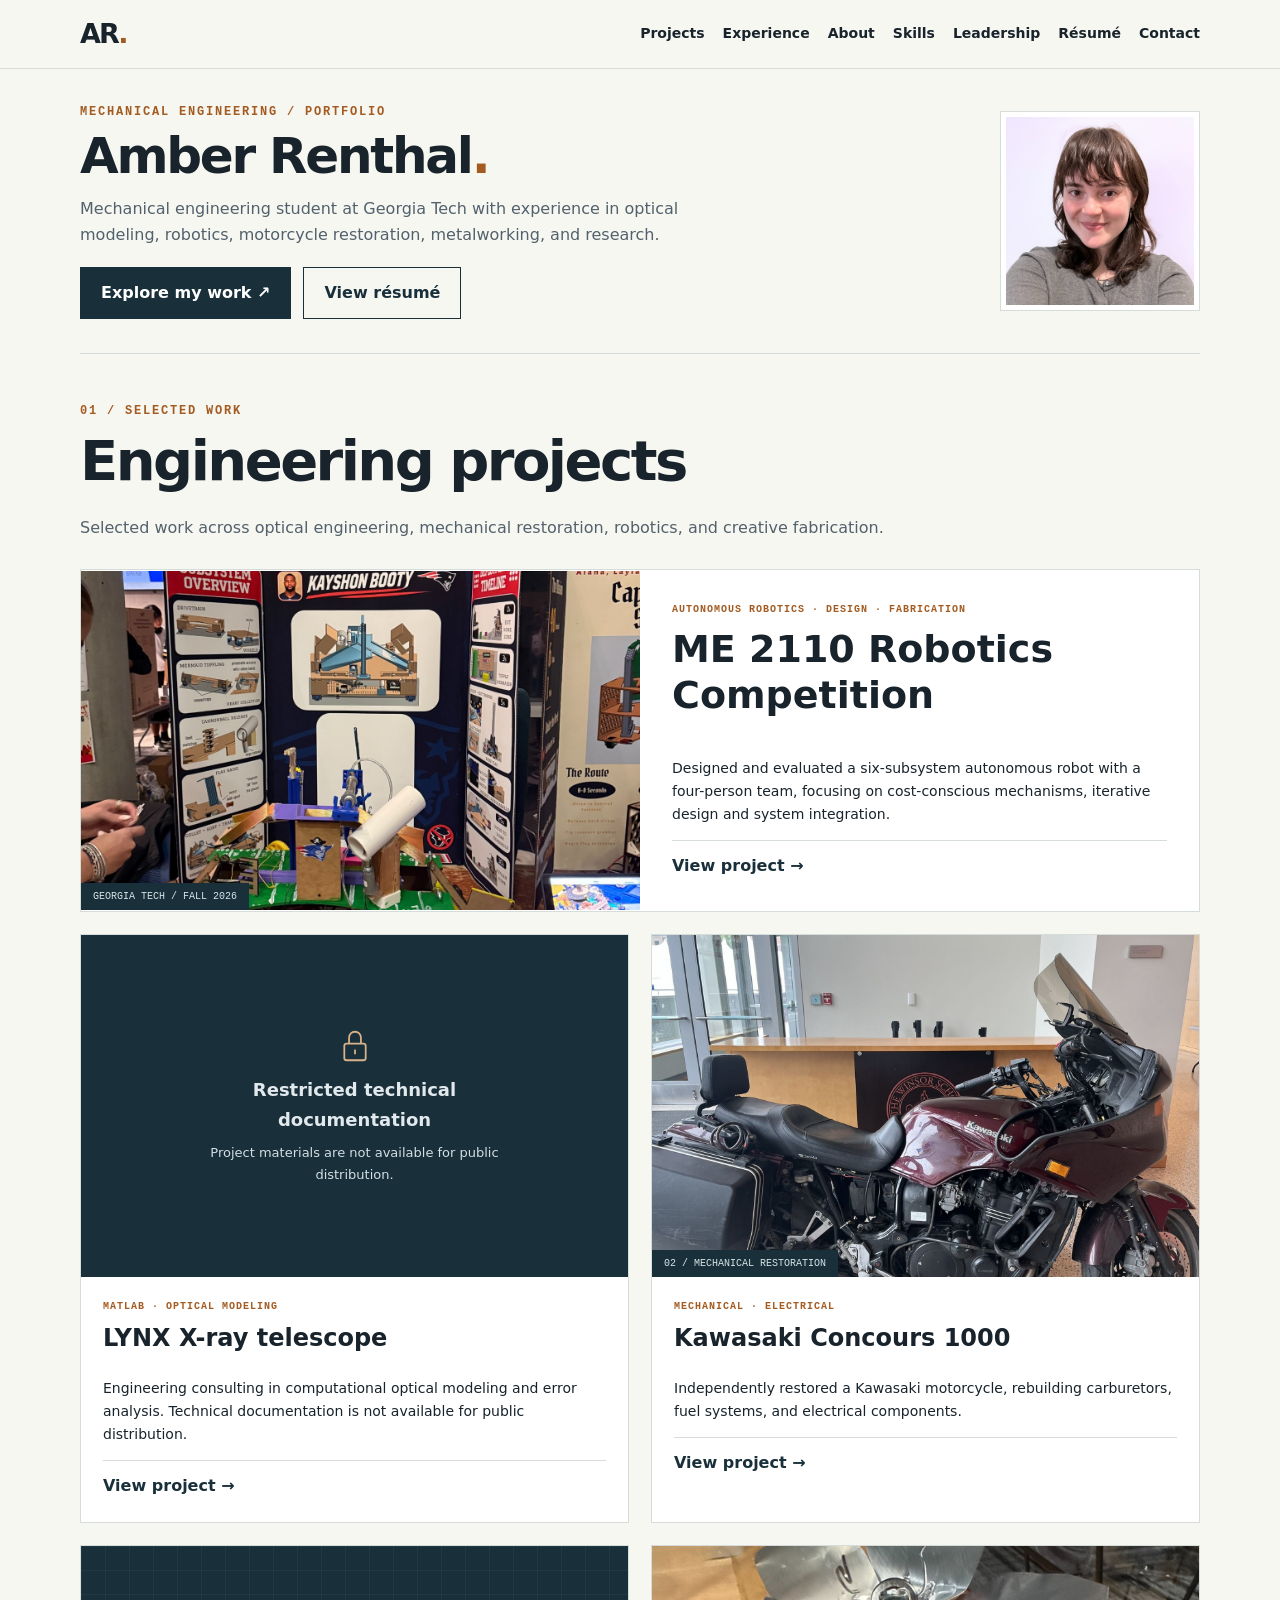
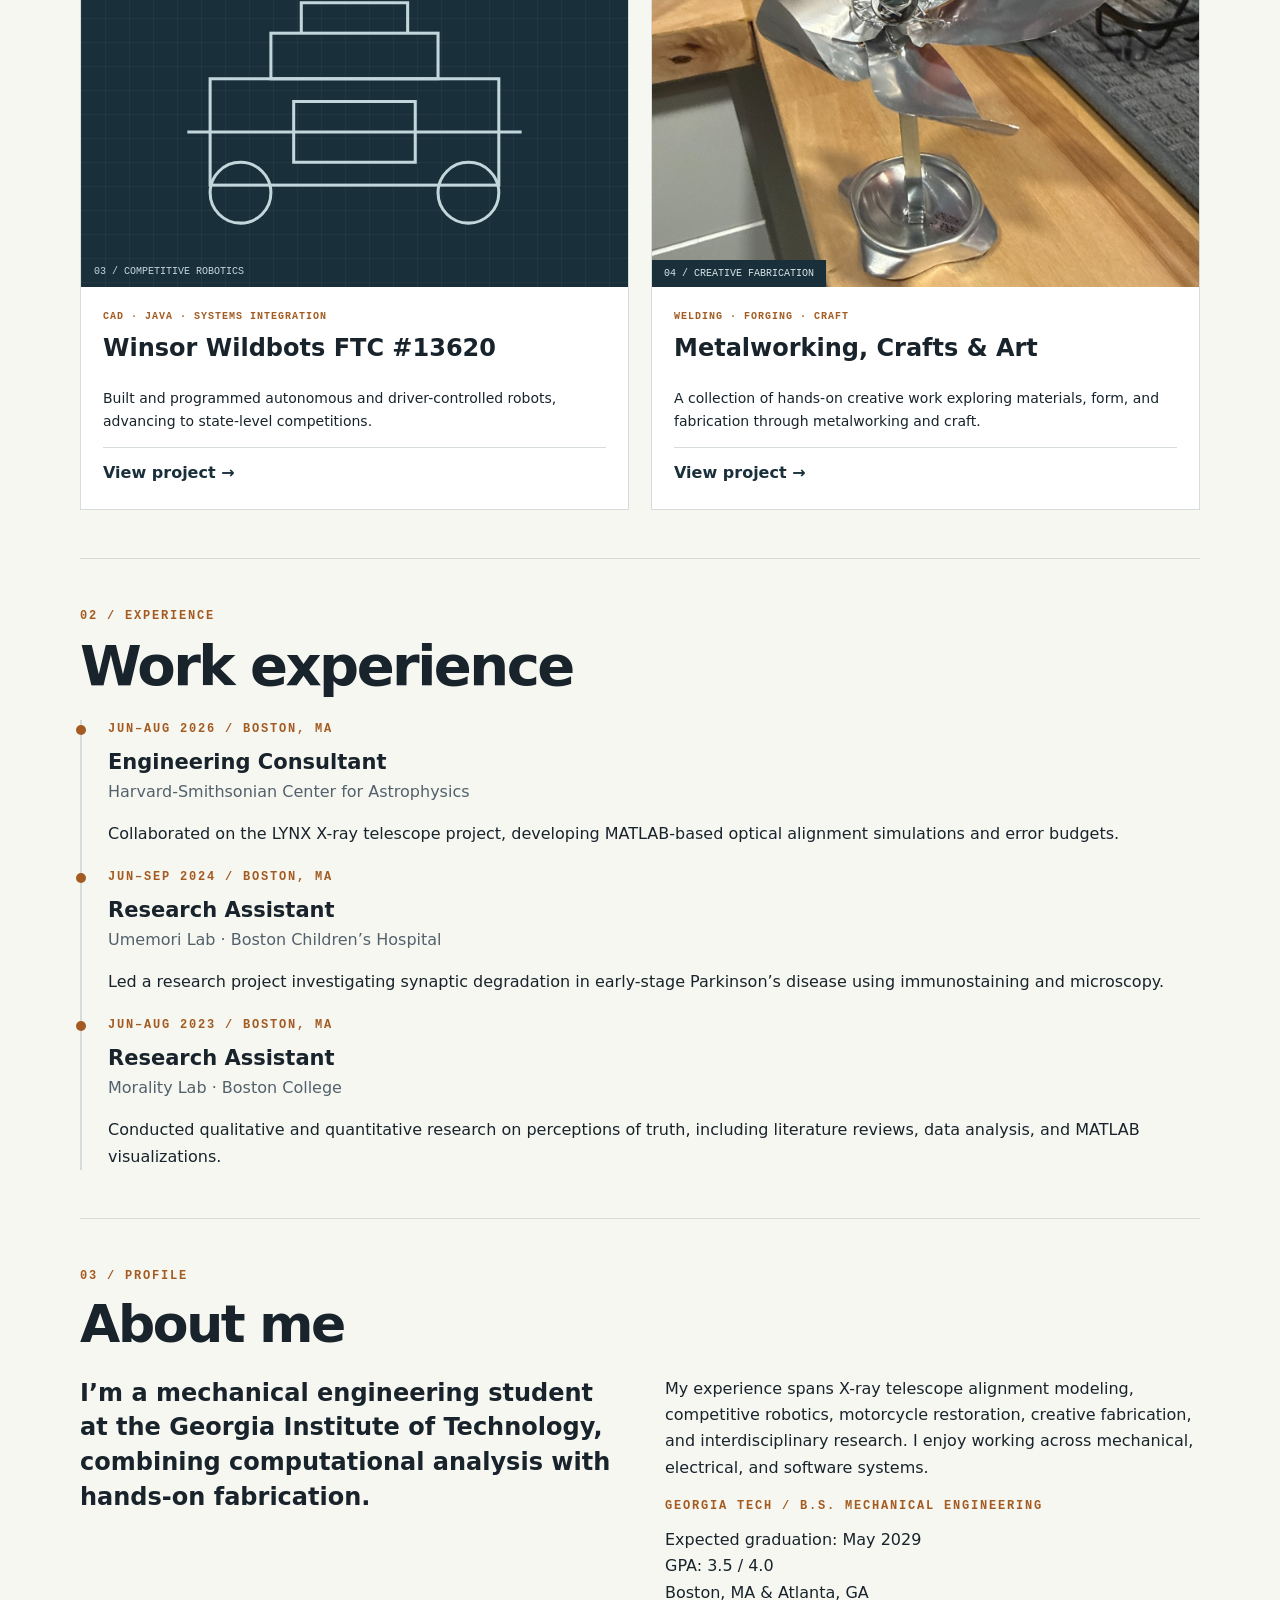
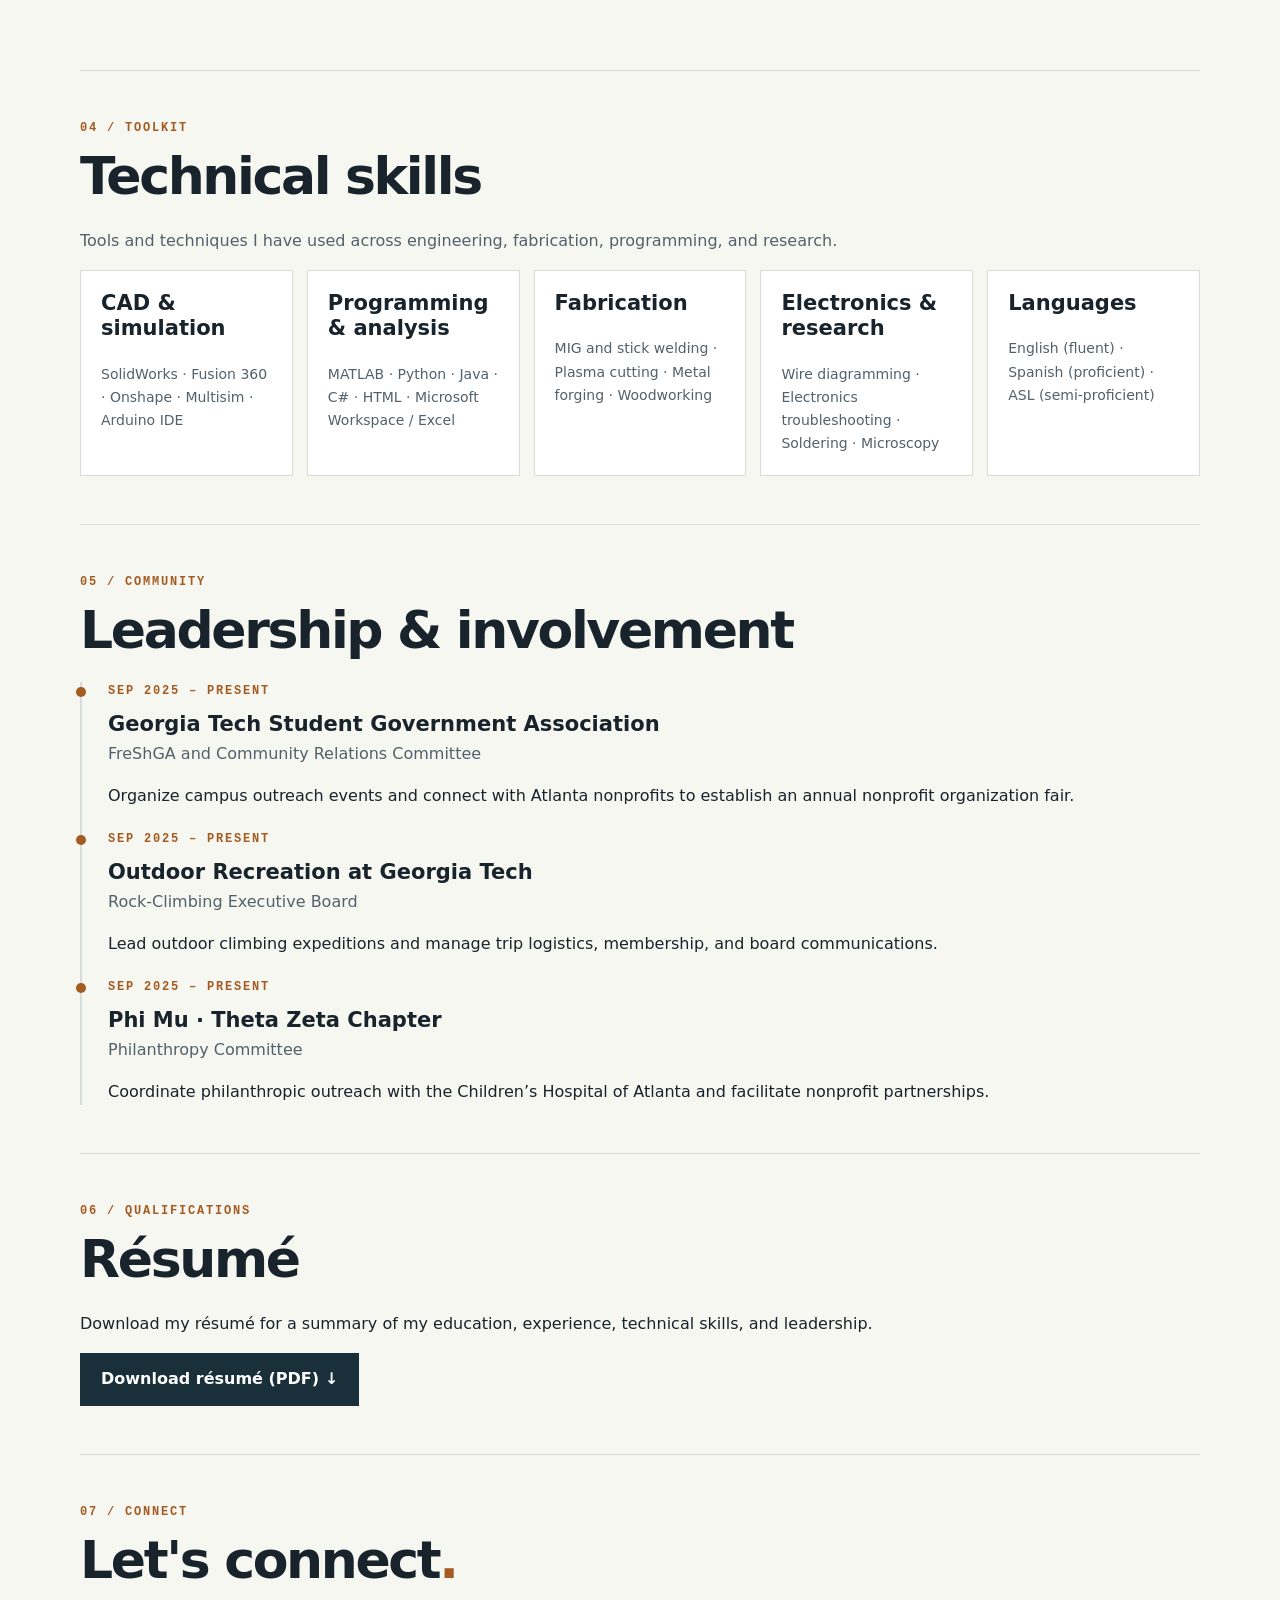
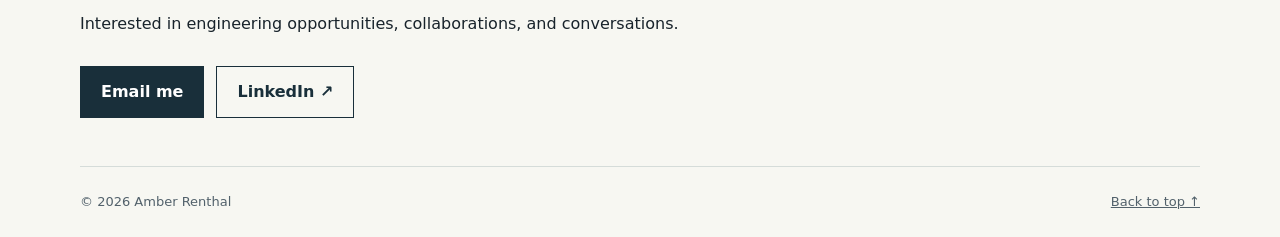
==== commit fa836235: "Add files via upload" ====
--- a/index.html
+++ b/index.html
@@ -2,11 +2,11 @@
 
 <html lang="en"><head><meta charset="utf-8"/><meta content="width=device-width,initial-scale=1" name="viewport"/><meta content="Amber Renthal, Georgia Tech mechanical engineering student. Optical modeling, robotics, fabrication, and research." name="description"/><title>Amber Renthal | Mechanical Engineering</title><link href="style.css" rel="stylesheet"/></head><body>
 <a class="skip" href="#main">Skip to content</a><header><nav aria-label="Main navigation" class="wrap"><a class="brand" href="#home">AR<span>.</span></a><button aria-controls="links" aria-expanded="false" id="menu">Menu</button><div id="links"><a href="#projects">Projects</a><a href="#experience">Experience</a><a href="#about">About</a><a href="#skills">Skills</a><a href="#leadership">Leadership</a><a href="#resume">Résumé</a><a href="#contact">Contact</a></div></nav></header>
-<main id="main"><section class="hero wrap" id="home"><div><p class="eyebrow">MECHANICAL ENGINEERING / PORTFOLIO</p><h1>Amber Renthal<span>.</span></h1><p class="lead">Design. Build. Test. Iterate.</p><p class="intro">Mechanical engineering student at Georgia Tech with experience in optical modeling, robotics, motorcycle restoration, metalworking, and research.</p><div class="actions"><a class="btn" href="#projects">Explore my work ↗</a><a class="btn secondary" href="#resume">View résumé</a></div></div><figure class="portrait"><img alt="Amber Renthal" fetchpriority="high" height="1000" src="headshot.jpg" width="1000"/></figure></section>
-<section class="section wrap" id="projects"><p class="eyebrow">01 / SELECTED WORK</p><h2>Engineering projects</h2><p class="muted">Selected work across optical engineering, mechanical restoration, robotics, and creative fabrication.</p><div class="projects"><article class="featured"><a class="project-cover" href="me2110.html"><figure class="project-photo"><img alt="ME 2110 robot at the final competition showcase" loading="lazy" src="me2110/robot8.jpg"/><figcaption>GEORGIA TECH / FALL 2026</figcaption></figure></a><div class="project-copy"><p class="tag">AUTONOMOUS ROBOTICS · DESIGN · FABRICATION</p><a class="project-title" href="me2110.html"><h3>ME 2110 Robotics Competition</h3></a><p>Designed and evaluated a six-subsystem autonomous robot with a four-person team, focusing on cost-conscious mechanisms, iterative design and system integration.</p><a class="project-link" href="me2110.html">Explore case study →</a></div></article>
-<article><a aria-label="View LYNX X-ray telescope project" class="project-cover" href="lynx.html"><div aria-hidden="true" class="project-art"><svg fill="none" stroke="currentColor" stroke-width="2" viewbox="0 0 300 180"><path d="M30 90h240 M55 35q70 55 125 55 M55 145q70-55 125-55 M95 35q70 55 125 55 M95 145q70-55 125-55 M55 35h40 M55 145h40"></path><path d="M20 90h260 M220 20v140" stroke-dasharray="4 5"></path><circle cx="220" cy="90" r="5"></circle></svg><span>01 / OPTICAL ENGINEERING</span></div></a><div class="project-copy"><p class="tag">MATLAB · OPTICAL MODELING</p><a class="project-title" href="lynx.html"><h3>LYNX X-ray telescope</h3></a><p>Developed a MATLAB-based application to simulate Wolter-I telescope alignment errors and generate engineering error budgets.</p><a class="project-link" href="lynx.html">View project →</a></div></article>
+<main id="main"><section class="hero wrap" id="home"><div><p class="eyebrow">MECHANICAL ENGINEERING / PORTFOLIO</p><h1>Amber Renthal<span>.</span></h1><p class="intro">Mechanical engineering student at Georgia Tech with experience in optical modeling, robotics, motorcycle restoration, metalworking, and research.</p><div class="actions"><a class="btn" href="#projects">Explore my work ↗</a><a class="btn secondary" href="#resume">View résumé</a></div></div><figure class="portrait"><img alt="Amber Renthal" fetchpriority="high" height="1000" src="headshot.jpg" width="1000"/></figure></section>
+<section class="section wrap" id="projects"><p class="eyebrow">01 / SELECTED WORK</p><h2>Engineering projects</h2><p class="muted">Selected work across optical engineering, mechanical restoration, robotics, and creative fabrication.</p><div class="projects"><article class="featured"><a class="project-cover" href="me2110.html"><figure class="project-photo"><img alt="ME 2110 robot at the final competition showcase" loading="lazy" src="me2110/robot8.jpg"/><figcaption>GEORGIA TECH / FALL 2026</figcaption></figure></a><div class="project-copy"><p class="tag">AUTONOMOUS ROBOTICS · DESIGN · FABRICATION</p><a class="project-title" href="me2110.html"><h3>ME 2110 Robotics Competition</h3></a><p>Designed and evaluated a six-subsystem autonomous robot with a four-person team, focusing on cost-conscious mechanisms, iterative design and system integration.</p><a class="project-link" href="me2110.html">View project →</a></div></article>
+<article><a aria-label="View LYNX X-ray telescope project" class="project-cover" href="lynx.html"><div class="project-art restricted"><div class="restricted-inner"><svg aria-hidden="true" fill="none" stroke="currentColor" stroke-width="1.5" viewbox="0 0 32 32"><rect height="14" rx="2" width="18" x="7" y="14"></rect><path d="M11 14V9a5 5 0 0 1 10 0v5 M16 19v4"></path></svg><strong>Restricted technical documentation</strong><p>Project materials are not available for public distribution.</p></div></div></a><div class="project-copy"><p class="tag">MATLAB · OPTICAL MODELING</p><a class="project-title" href="lynx.html"><h3>LYNX X-ray telescope</h3></a><p>Engineering consulting in computational optical modeling and error analysis. Technical documentation is not available for public distribution.</p><a class="project-link" href="lynx.html">View project →</a></div></article>
 <article><a aria-label="View Kawasaki Concours 1000 project" class="project-cover" href="kawasaki.html"><figure class="project-photo"><img alt="My burgundy Kawasaki Concours 1000 motorcycle" height="1056" loading="lazy" src="motorcycle.jpg" width="1428"/><figcaption>02 / MECHANICAL RESTORATION</figcaption></figure></a><div class="project-copy"><p class="tag">MECHANICAL · ELECTRICAL</p><a class="project-title" href="kawasaki.html"><h3>Kawasaki Concours 1000</h3></a><p>Independently restored a Kawasaki motorcycle, rebuilding carburetors, fuel systems, and electrical components.</p><a class="project-link" href="kawasaki.html">View project →</a></div></article>
-<article><a aria-label="View Winsor Wildbots FTC #13620 project" class="project-cover" href="wildbots.html"><div aria-hidden="true" class="project-art"><svg fill="none" stroke="currentColor" stroke-width="2" viewbox="0 0 300 180"><rect height="70" width="190" x="55" y="65"></rect><rect height="30" width="110" x="95" y="35"></rect><path d="M115 35V15h70v20M110 80h80v40h-80z M40 100h220"></path><circle cx="75" cy="140" r="20"></circle><circle cx="225" cy="140" r="20"></circle></svg><span>03 / COMPETITIVE ROBOTICS</span></div></a><div class="project-copy"><p class="tag">CAD · JAVA · SYSTEMS INTEGRATION</p><a class="project-title" href="wildbots.html"><h3>Winsor Wildbots FTC #13620</h3></a><p>Built and programmed autonomous and driver-controlled robots, advancing to state-level competitions.</p><a class="project-link" href="wildbots.html">View project →</a></div></article><article><a aria-label="View Metalworking, Crafts &amp; Art project" class="project-cover" href="metalworking.html"><div aria-hidden="true" class="project-art"><svg fill="none" stroke="currentColor" stroke-width="2" viewbox="0 0 300 180"><path d="M45 123h210v12H45z M72 135v17 M228 135v17 M85 95h118l-14 14h-36l-10 14h-25l-10-14H93z M85 95l-25-14h25z M203 95h30l-30 14z M170 24l20 20-50 50-20-20z M190 44l32 32"></path><path d="M102 38l-10-13 M84 55l-17-4 M115 25v-15" stroke-dasharray="3 5"></path></svg><span>04 / CREATIVE FABRICATION</span></div></a><div class="project-copy"><p class="tag">WELDING · FORGING · CRAFT</p><a class="project-title" href="metalworking.html"><h3>Metalworking, Crafts &amp; Art</h3></a><p>A collection of hands-on creative work exploring materials, form, and fabrication through metalworking and craft.</p><a class="project-link" href="metalworking.html">View project →</a></div></article></div></section>
+<article><a aria-label="View Winsor Wildbots FTC #13620 project" class="project-cover" href="wildbots.html"><div aria-hidden="true" class="project-art"><svg fill="none" stroke="currentColor" stroke-width="2" viewbox="0 0 300 180"><rect height="70" width="190" x="55" y="65"></rect><rect height="30" width="110" x="95" y="35"></rect><path d="M115 35V15h70v20M110 80h80v40h-80z M40 100h220"></path><circle cx="75" cy="140" r="20"></circle><circle cx="225" cy="140" r="20"></circle></svg><span>03 / COMPETITIVE ROBOTICS</span></div></a><div class="project-copy"><p class="tag">CAD · JAVA · SYSTEMS INTEGRATION</p><a class="project-title" href="wildbots.html"><h3>Winsor Wildbots FTC #13620</h3></a><p>Built and programmed autonomous and driver-controlled robots, advancing to state-level competitions.</p><a class="project-link" href="wildbots.html">View project →</a></div></article><article><a aria-label="View Metalworking, Crafts &amp; Art project" class="project-cover" href="metalworking.html"><figure class="project-photo craft-cover"><img alt="My handmade flower sculpture made from a tin can" loading="lazy" src="metalworking/tin-can-flower.jpg"/><figcaption>04 / CREATIVE FABRICATION</figcaption></figure></a><div class="project-copy"><p class="tag">WELDING · FORGING · CRAFT</p><a class="project-title" href="metalworking.html"><h3>Metalworking, Crafts &amp; Art</h3></a><p>A collection of hands-on creative work exploring materials, form, and fabrication through metalworking and craft.</p><a class="project-link" href="metalworking.html">View project →</a></div></article></div></section>
 <section class="section wrap" id="experience"><p class="eyebrow">02 / EXPERIENCE</p><h2>Work experience</h2><div class="timeline"><div><p class="tag">JUN–AUG 2026 / BOSTON, MA</p><h3>Engineering Consultant</h3><p class="muted">Harvard-Smithsonian Center for Astrophysics</p><p>Collaborated on the LYNX X-ray telescope project, developing MATLAB-based optical alignment simulations and error budgets.</p></div><div><p class="tag">JUN–SEP 2024 / BOSTON, MA</p><h3>Research Assistant</h3><p class="muted">Umemori Lab · Boston Children’s Hospital</p><p>Led a research project investigating synaptic degradation in early-stage Parkinson’s disease using immunostaining and microscopy.</p></div><div><p class="tag">JUN–AUG 2023 / BOSTON, MA</p><h3>Research Assistant</h3><p class="muted">Morality Lab · Boston College</p><p>Conducted qualitative and quantitative research on perceptions of truth, including literature reviews, data analysis, and MATLAB visualizations.</p></div></div></section><section class="section wrap" id="about"><p class="eyebrow">03 / PROFILE</p><h2>About me</h2><div class="split"><p class="large">I’m a mechanical engineering student at the Georgia Institute of Technology, combining computational analysis with hands-on fabrication.</p><div><p>My experience spans X-ray telescope alignment modeling, competitive robotics, motorcycle restoration, creative fabrication, and interdisciplinary research. I enjoy working across mechanical, electrical, and software systems.</p><p class="tag">GEORGIA TECH / B.S. MECHANICAL ENGINEERING</p><p>Expected graduation: May 2029<br/>GPA: 3.5 / 4.0<br/>Boston, MA &amp; Atlanta, GA</p></div></div></section>
 <section class="section wrap" id="skills"><p class="eyebrow">04 / TOOLKIT</p><h2>Technical skills</h2><p class="muted">Tools and techniques I have used across engineering, fabrication, programming, and research.</p><div class="skillgrid"><div><h3>CAD &amp; simulation</h3><p>SolidWorks · Fusion 360 · Onshape · Multisim · Arduino IDE</p></div><div><h3>Programming &amp; analysis</h3><p>MATLAB · Python · Java · C# · HTML · Microsoft Workspace / Excel</p></div><div><h3>Fabrication</h3><p>MIG and stick welding · Plasma cutting · Metal forging · Woodworking</p></div><div><h3>Electronics &amp; research</h3><p>Wire diagramming · Electronics troubleshooting · Soldering · Microscopy</p></div><div><h3>Languages</h3><p>English (fluent) · Spanish (proficient) · ASL (semi-proficient)</p></div></div></section>
 <section class="section wrap" id="leadership"><p class="eyebrow">05 / COMMUNITY</p><h2>Leadership &amp; involvement</h2><div class="timeline"><div><p class="tag">SEP 2025 – PRESENT</p><h3>Georgia Tech Student Government Association</h3><p class="muted">FreShGA and Community Relations Committee</p><p>Organize campus outreach events and connect with Atlanta nonprofits to establish an annual nonprofit organization fair.</p></div><div><p class="tag">SEP 2025 – PRESENT</p><h3>Outdoor Recreation at Georgia Tech</h3><p class="muted">Rock-Climbing Executive Board</p><p>Lead outdoor climbing expeditions and manage trip logistics, membership, and board communications.</p></div><div><p class="tag">SEP 2025 – PRESENT</p><h3>Phi Mu · Theta Zeta Chapter</h3><p class="muted">Philanthropy Committee</p><p>Coordinate philanthropic outreach with the Children’s Hospital of Atlanta and facilitate nonprofit partnerships.</p></div></div></section><section class="section wrap" id="resume"><p class="eyebrow">06 / QUALIFICATIONS</p><h2>Résumé</h2><div id="resume-note"><p>Download my résumé for a summary of my education, experience, technical skills, and leadership.</p><a class="btn" download="" href="resume.pdf">Download résumé (PDF) ↓</a></div></section>
--- a/style.css
+++ b/style.css
@@ -7,3 +7,8 @@
 
 /* Dedicated project pages */
 .project-cover,.project-title{display:block;text-decoration:none}.project-title:hover,.project-link:hover{color:var(--accent)}.project-link{display:inline-block;border-top:1px solid var(--line);padding-top:12px;font-weight:700;text-decoration:none;color:var(--dark);width:100%}.featured{grid-column:1/-1;display:grid;grid-template-columns:1fr 1fr;align-items:center}.featured .project-photo{aspect-ratio:1.65}.featured .project-copy{padding:32px}.featured h3{font-size:clamp(25px,4vw,38px)}.detail-nav{display:flex;gap:20px;font-size:14px;font-weight:650}.detail-nav a{text-decoration:none}.case{padding-block:36px 60px}.case h1{font-size:clamp(36px,6vw,68px);line-height:1.04;letter-spacing:-.045em;margin:12px 0 20px}.case .back{display:inline-block;margin-bottom:30px;font-weight:650;color:var(--muted)}.case-intro{display:grid;grid-template-columns:1fr 1fr;gap:35px;align-items:center;margin:32px 0}.case-intro h2,.case-section h2{font-size:clamp(27px,4vw,40px)}.case-image{margin:0;background:white;border:1px solid var(--line);padding:10px}.case-image img{display:block;width:100%;height:auto}.case-image figcaption,.gallery figcaption{font-size:13px;color:var(--muted);padding:8px}.metrics{display:grid;grid-template-columns:repeat(4,1fr);gap:12px;margin:28px 0}.metrics>div{background:var(--dark);color:white;padding:20px}.metrics strong{display:block;font-size:34px;line-height:1.2}.metrics span{font-size:13px;color:#d7e4e7}.case-section{padding:36px 0;border-top:1px solid var(--line)}.gallery{display:grid;grid-template-columns:repeat(3,minmax(0,1fr));gap:16px}.gallery figure{margin:0;background:white;border:1px solid var(--line)}.gallery img{display:block;width:100%;height:260px;object-fit:contain;background:#e9ecea}.gallery a{display:block}.table-scroll{overflow-x:auto}table{width:100%;border-collapse:collapse;background:white;margin:15px 0}th,td{padding:12px;text-align:left;border-bottom:1px solid var(--line)}thead{background:var(--dark);color:white}tbody th{font-weight:600}.bar-track{display:inline-block;width:85px;height:9px;background:#e1e6e4;margin-right:10px}.bar-track span{display:block;height:100%;background:var(--accent)}.doclinks{display:flex;gap:10px;flex-wrap:wrap}.case-end{margin-top:25px}@media(max-width:700px){.featured,.case-intro{grid-template-columns:1fr}.metrics,.gallery{grid-template-columns:repeat(2,minmax(0,1fr))}.gallery img{height:180px}.detail-nav{gap:10px;font-size:12px}}@media(max-width:400px){.gallery{grid-template-columns:1fr}.metrics strong{font-size:26px}}
+
+.restricted{background:var(--dark);color:#e2e9ed;padding:24px;text-align:center;aspect-ratio:1.6}.restricted-inner{max-width:300px}.restricted .restricted-inner svg{width:38px;height:38px;color:#d7b28a;display:block;margin:0 auto 10px}.restricted strong{display:block;font-size:18px}.restricted p{font-size:13px;margin:8px 0 0;color:#d2dfe4}.case-section li{margin-bottom:8px}
+
+/* Metalworking collection */
+.craft-intro{max-width:760px;margin:32px 0}.craft-intro h2{font-size:clamp(27px,4vw,40px)}.craft-grid{display:grid;grid-template-columns:repeat(2,minmax(0,1fr));gap:24px}.craft-card{background:white;border:1px solid var(--line);min-width:0;display:flex;flex-direction:column}.craft-copy{padding:24px}.craft-copy h3{font-size:25px;margin-bottom:10px}.craft-copy p:last-child{margin-bottom:0;color:var(--muted)}.craft-photos{margin-top:auto;display:grid;grid-template-columns:repeat(2,minmax(0,1fr));gap:1px;background:var(--line);border-top:1px solid var(--line)}.craft-photos.single{grid-template-columns:1fr}.craft-photos figure{margin:0;background:white;min-width:0}.craft-photos a{display:block;background:#e9ecea}.craft-photos img{display:block;width:100%;height:300px;object-fit:contain}.craft-photos figcaption{padding:12px;font-size:13px;line-height:1.4;color:var(--muted)}.craft-cover img{object-position:center 45%}@media(max-width:750px){.craft-grid{grid-template-columns:1fr}}@media(max-width:420px){.craft-photos img{height:210px}.craft-copy{padding:18px}}
